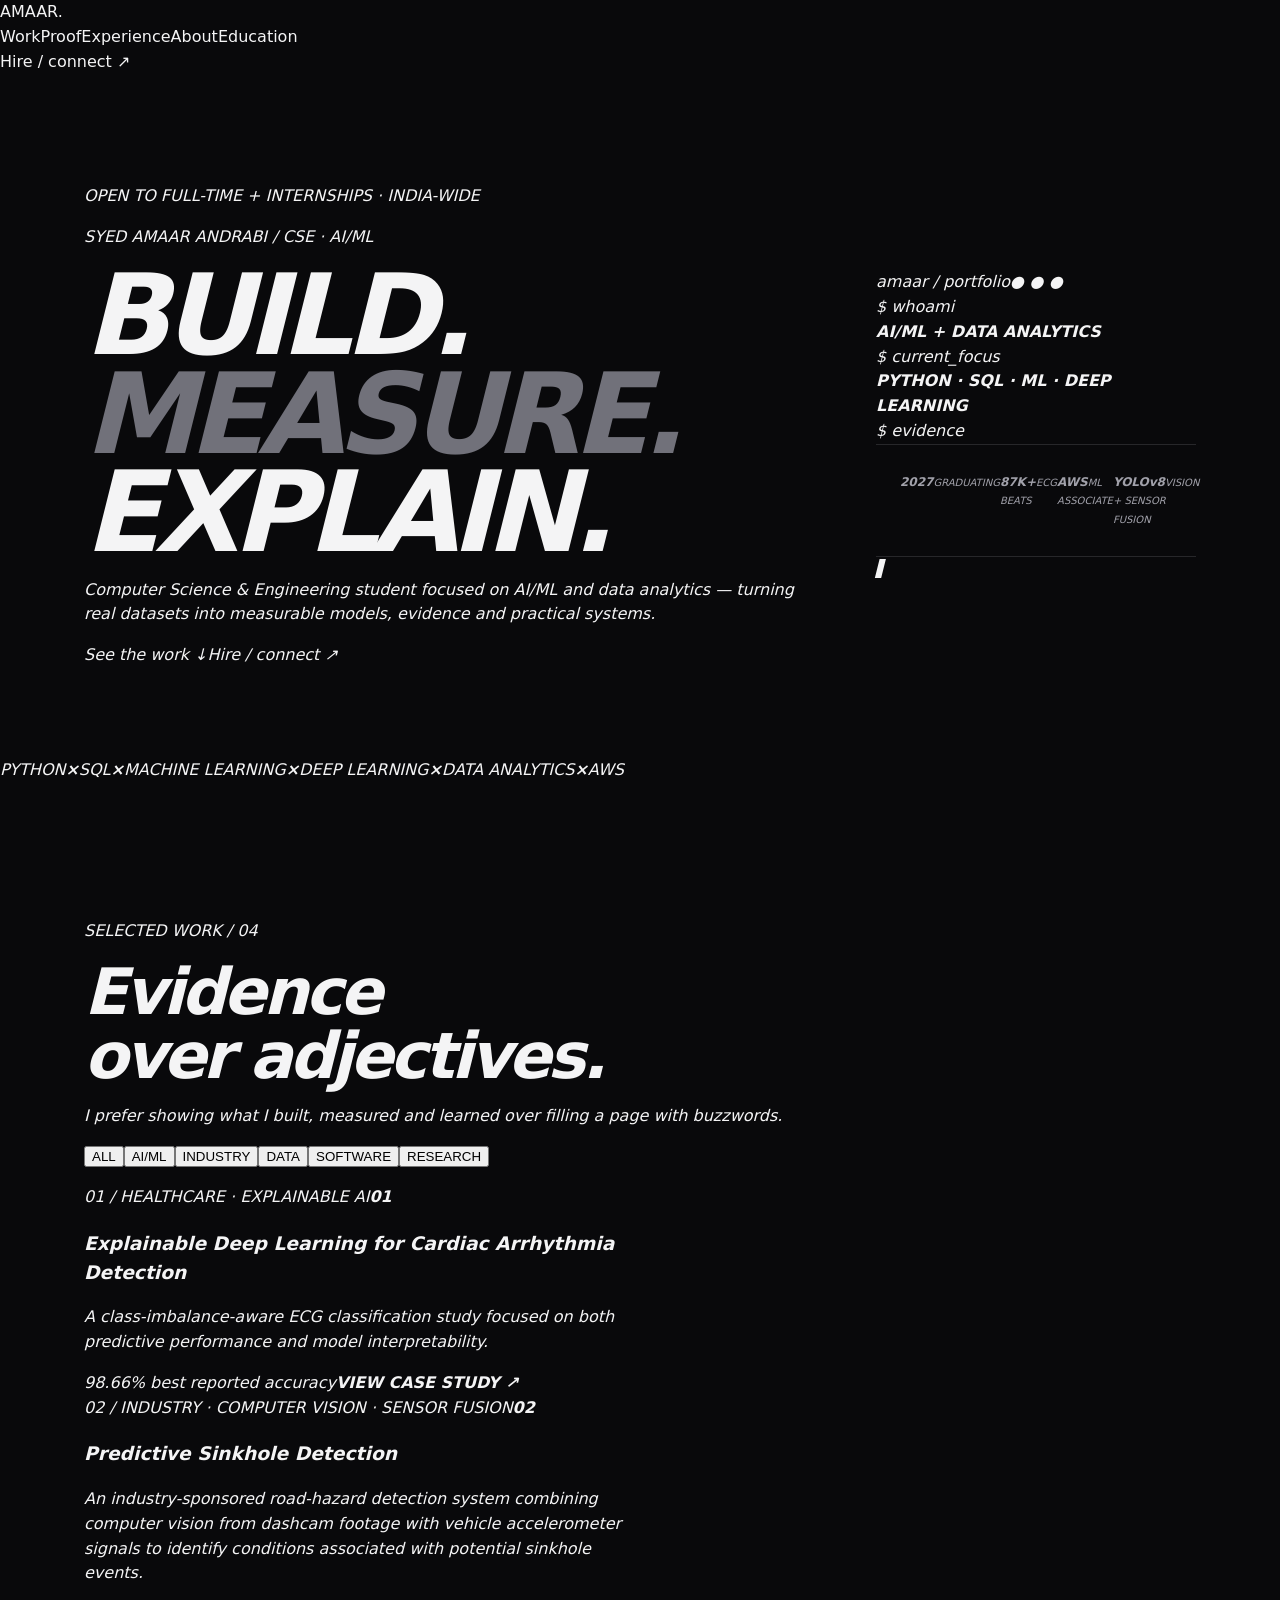
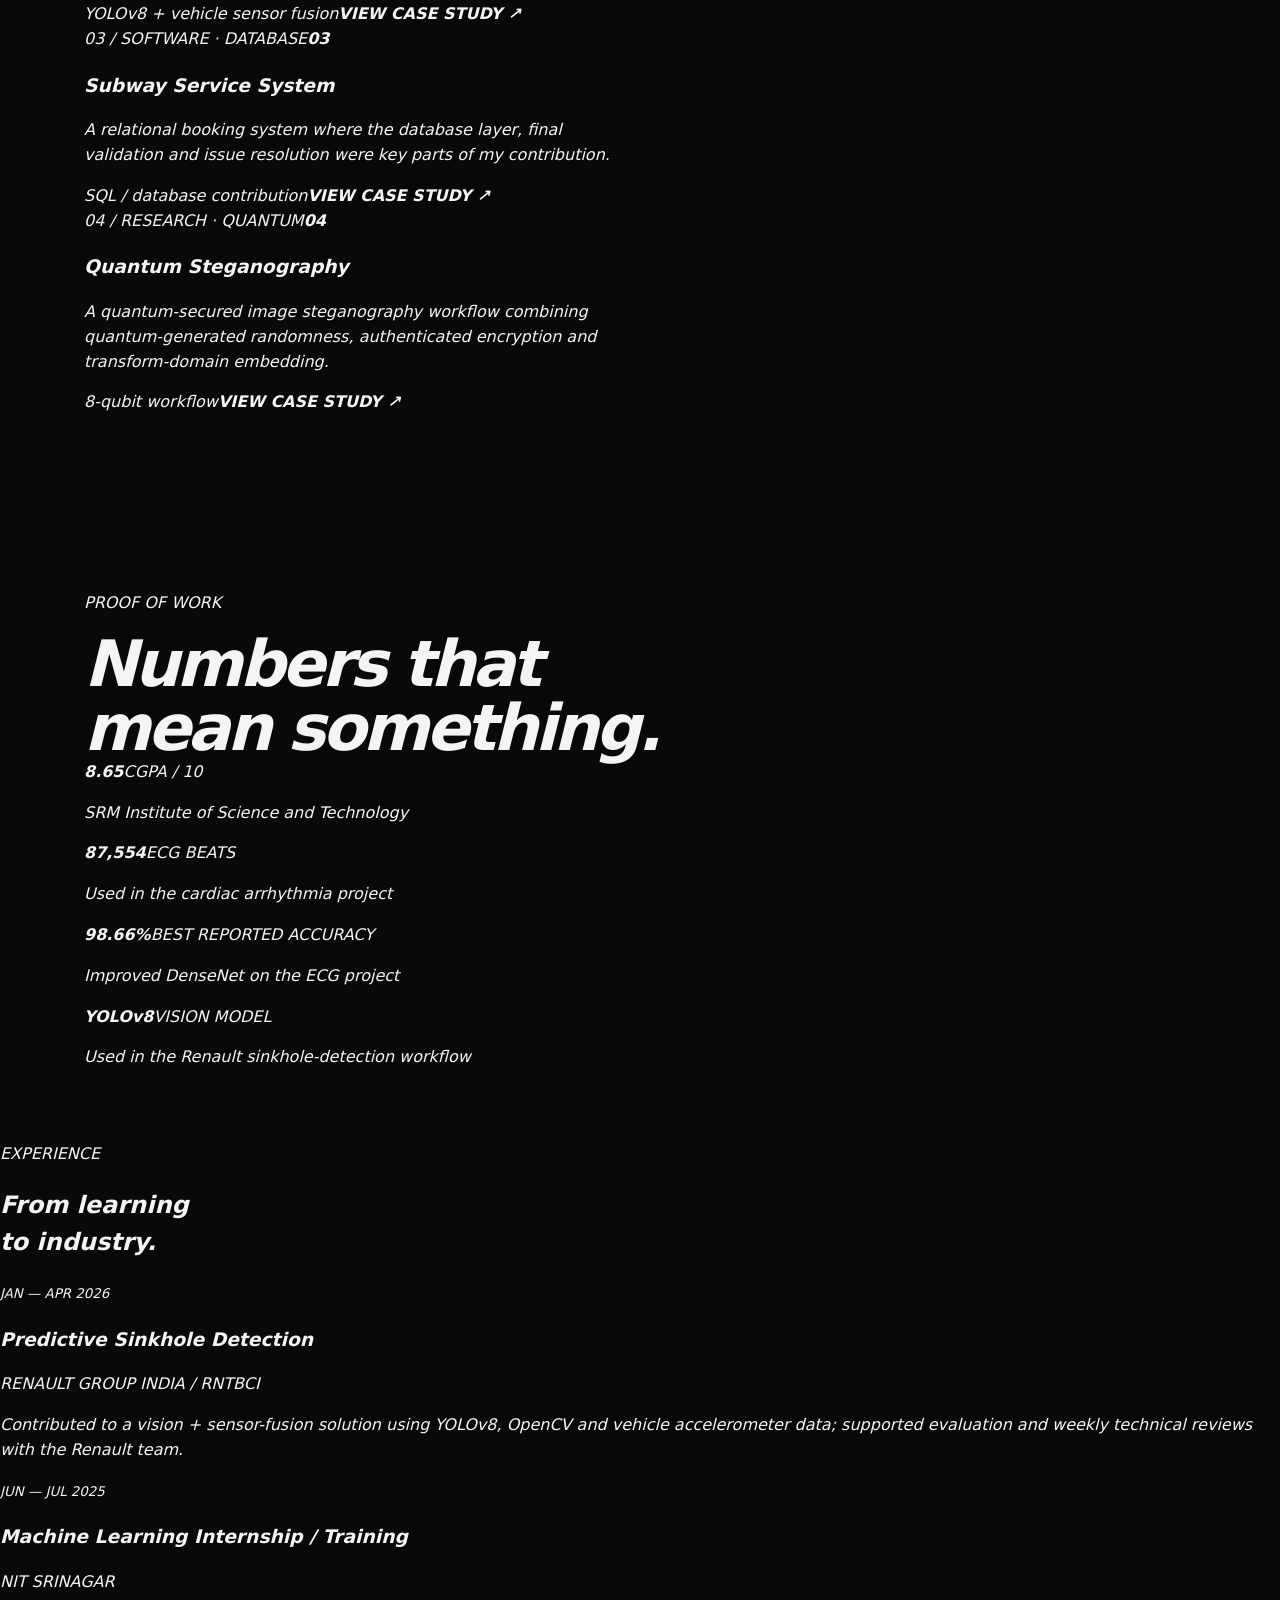
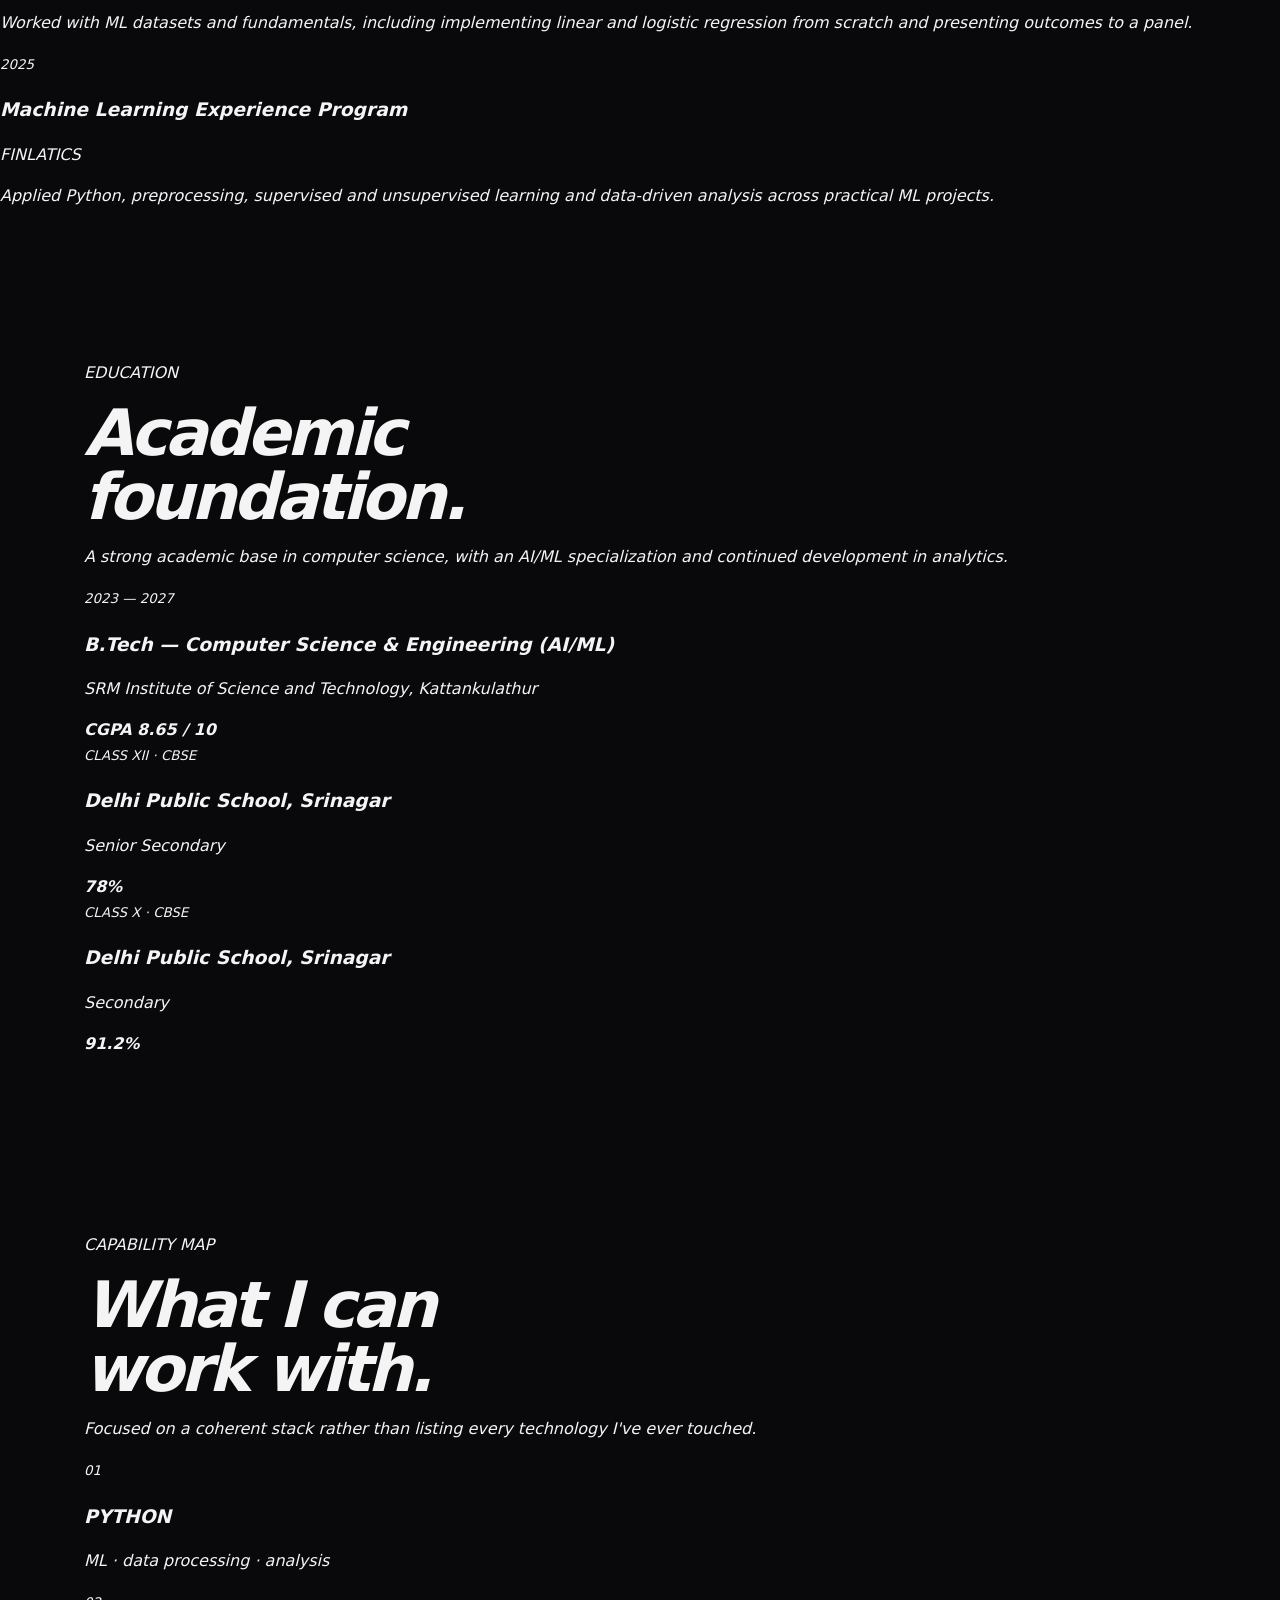
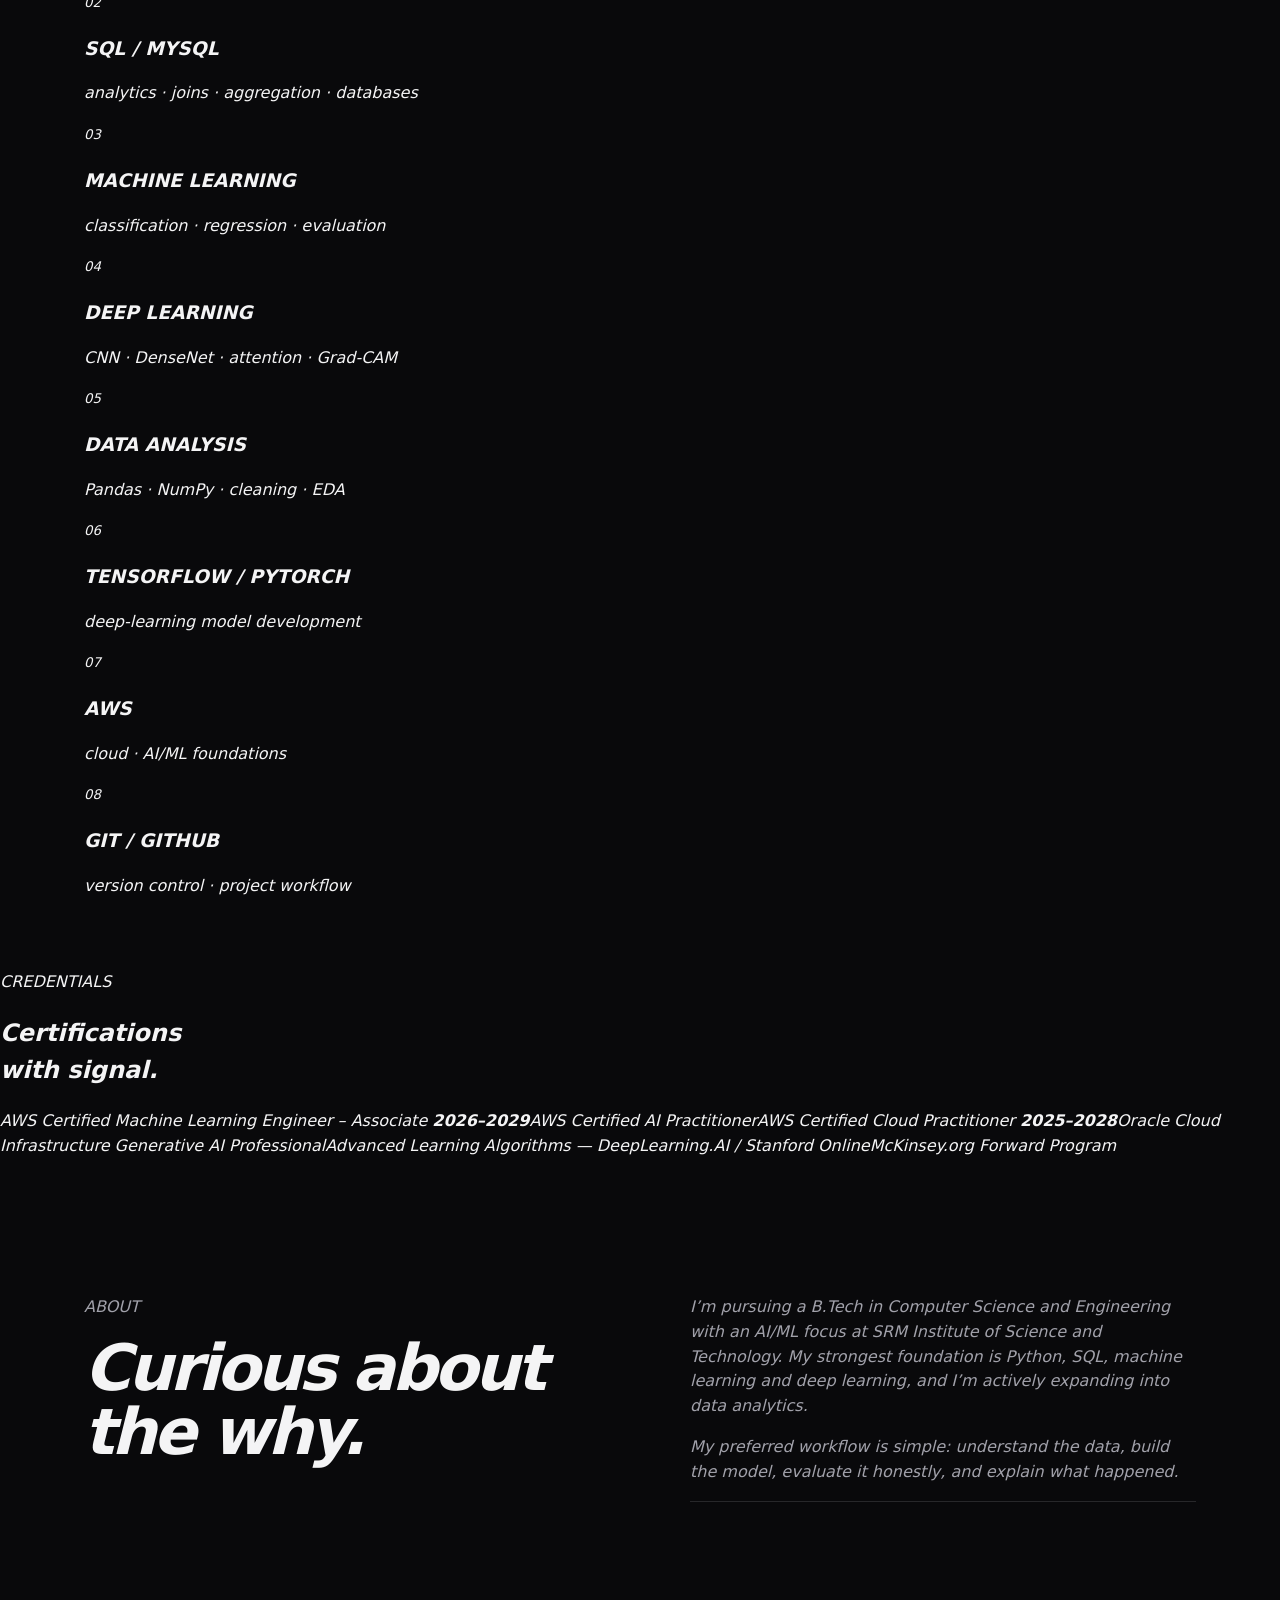
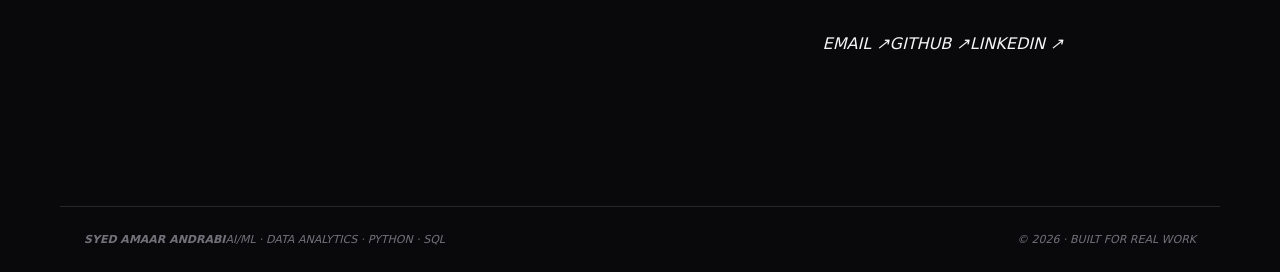
==== index.html @ 2edf6e2e "Upgrade portfolio homepage to final AI/ML version" ====
<!doctype html><html lang="en"><head><meta charset="utf-8"><meta name="viewport" content="width=device-width,initial-scale=1"><title>Syed Amaar Andrabi — AI/ML · Data Analytics</title><meta name="description" content="Syed Amaar Andrabi portfolio: applied machine learning, deep learning, data analytics and industry projects."><link rel="stylesheet" href="styles.css"></head><body><nav class="nav"><a class="logo" href="#top">AMAAR<span>.</span></a><div class="navlinks"><a href="#work">Work</a><a href="#proof">Proof</a><a href="#experience">Experience</a><a href="#about">About</a><a href="#education">Education</a></div><a class="pill" href="mailto:asyedamaar@gmail.com">Hire / connect ↗</a></nav><section class="hero" id="top"><div class="hero-left"><div class="status"><i/> OPEN TO FULL-TIME + INTERNSHIPS · INDIA-WIDE</div><p class="overline">SYED AMAAR ANDRABI / CSE · AI/ML</p><h1>BUILD.<br/><span>MEASURE.</span><br/>EXPLAIN.</h1><p class="hero-copy">Computer Science & Engineering student focused on AI/ML and data analytics — turning real datasets into measurable models, evidence and practical systems.</p><div class="hero-buttons"><a class="blackbtn" href="#work">See the work ↓</a><a class="linebtn" href="mailto:asyedamaar@gmail.com">Hire / connect ↗</a></div></div><div class="hero-right"><div class="terminal"><div class="termbar"><span>amaar / portfolio</span><b>● ● ●</b></div><div class="termline"><em>$</em> whoami</div><strong>AI/ML + DATA ANALYTICS</strong><div class="termline"><em>$</em> current_focus</div><strong>PYTHON · SQL · ML · DEEP LEARNING</strong><div class="termline"><em>$</em> evidence</div><div class="metrics"><span><b>2027</b><small>GRADUATING</small></span><span><b>87K+</b><small>ECG BEATS</small></span><span><b>AWS</b><small>ML ASSOCIATE</small></span><span><b>YOLOv8</b><small>VISION + SENSOR FUSION</small></span></div><div class="cursor">▌</div></div></div></section><section class="marquee"><span>PYTHON</span><b>×</b><span>SQL</span><b>×</b><span>MACHINE LEARNING</span><b>×</b><span>DEEP LEARNING</span><b>×</b><span>DATA ANALYTICS</span><b>×</b><span>AWS</span></section><section class="work section" id="work"><div class="section-title"><div><p>SELECTED WORK / 04</p><h2>Evidence<br/><i>over adjectives.</i></h2></div><p class="section-intro">I prefer showing what I built, measured and learned over filling a page with buzzwords.</p></div><div class="filterbar"><button class="on" data-filter="ALL">ALL</button><button data-filter="AI/ML">AI/ML</button><button data-filter="INDUSTRY">INDUSTRY</button><button data-filter="DATA">DATA</button><button data-filter="SOFTWARE">SOFTWARE</button><button data-filter="RESEARCH">RESEARCH</button></div><div class="project-grid"><a class="project-card" data-filter="AI/ML" href="projects/cardiac-arrhythmia.html"><div class="cardtop"><span>01 / HEALTHCARE · EXPLAINABLE AI</span><b>01</b></div><div><h3>Explainable Deep Learning for Cardiac Arrhythmia Detection</h3><p>A class-imbalance-aware ECG classification study focused on both predictive performance and model interpretability.</p></div><div class="cardbottom"><span>98.66% best reported accuracy</span><b>VIEW CASE STUDY ↗</b></div></a><a class="project-card" data-filter="INDUSTRY" href="projects/sinkhole-detection.html"><div class="cardtop"><span>02 / INDUSTRY · COMPUTER VISION · SENSOR FUSION</span><b>02</b></div><div><h3>Predictive Sinkhole Detection</h3><p>An industry-sponsored road-hazard detection system combining computer vision from dashcam footage with vehicle accelerometer signals to identify conditions associated with potential sinkhole events.</p></div><div class="cardbottom"><span>YOLOv8 + vehicle sensor fusion</span><b>VIEW CASE STUDY ↗</b></div></a><a class="project-card" data-filter="SOFTWARE" href="projects/subway-service.html"><div class="cardtop"><span>03 / SOFTWARE · DATABASE</span><b>03</b></div><div><h3>Subway Service System</h3><p>A relational booking system where the database layer, final validation and issue resolution were key parts of my contribution.</p></div><div class="cardbottom"><span>SQL / database contribution</span><b>VIEW CASE STUDY ↗</b></div></a><a class="project-card" data-filter="RESEARCH" href="projects/quantum-steganography.html"><div class="cardtop"><span>04 / RESEARCH · QUANTUM</span><b>04</b></div><div><h3>Quantum Steganography</h3><p>A quantum-secured image steganography workflow combining quantum-generated randomness, authenticated encryption and transform-domain embedding.</p></div><div class="cardbottom"><span>8-qubit workflow</span><b>VIEW CASE STUDY ↗</b></div></a></div></section><section class="proof section" id="proof"><div class="section-title"><div><p>PROOF OF WORK</p><h2>Numbers that<br/><i>mean something.</i></h2></div></div><div class="proofgrid"><div><strong>8.65</strong><span>CGPA / 10</span><p>SRM Institute of Science and Technology</p></div><div><strong>87,554</strong><span>ECG BEATS</span><p>Used in the cardiac arrhythmia project</p></div><div><strong>98.66%</strong><span>BEST REPORTED ACCURACY</span><p>Improved DenseNet on the ECG project</p></div><div><strong>YOLOv8</strong><span>VISION MODEL</span><p>Used in the Renault sinkhole-detection workflow</p></div></div></section><section class="experience" id="experience"><div class="section-inner"><div class="section-title light"><div><p>EXPERIENCE</p><h2>From learning<br/>to <i>industry.</i></h2></div></div><div class="exp-list"><article><small>JAN — APR 2026</small><div><h3>Predictive Sinkhole Detection</h3><label>RENAULT GROUP INDIA / RNTBCI</label><p>Contributed to a vision + sensor-fusion solution using YOLOv8, OpenCV and vehicle accelerometer data; supported evaluation and weekly technical reviews with the Renault team.</p></div></article><article><small>JUN — JUL 2025</small><div><h3>Machine Learning Internship / Training</h3><label>NIT SRINAGAR</label><p>Worked with ML datasets and fundamentals, including implementing linear and logistic regression from scratch and presenting outcomes to a panel.</p></div></article><article><small>2025</small><div><h3>Machine Learning Experience Program</h3><label>FINLATICS</label><p>Applied Python, preprocessing, supervised and unsupervised learning and data-driven analysis across practical ML projects.</p></div></article></div></div></section><section class="education section" id="education"><div class="section-title"><div><p>EDUCATION</p><h2>Academic<br/><i>foundation.</i></h2></div><p class="section-intro">A strong academic base in computer science, with an AI/ML specialization and continued development in analytics.</p></div><div class="education-grid"><article><small>2023 — 2027</small><h3>B.Tech — Computer Science & Engineering (AI/ML)</h3><p>SRM Institute of Science and Technology, Kattankulathur</p><strong>CGPA 8.65 / 10</strong></article><article><small>CLASS XII · CBSE</small><h3>Delhi Public School, Srinagar</h3><p>Senior Secondary</p><strong>78%</strong></article><article><small>CLASS X · CBSE</small><h3>Delhi Public School, Srinagar</h3><p>Secondary</p><strong>91.2%</strong></article></div></section><section class="skills section"><div class="section-title"><div><p>CAPABILITY MAP</p><h2>What I can<br/><i>work with.</i></h2></div><p class="section-intro">Focused on a coherent stack rather than listing every technology I've ever touched.</p></div><div class="skilltable"><div><small>01</small><h3>PYTHON</h3><p>ML · data processing · analysis</p></div><div><small>02</small><h3>SQL / MYSQL</h3><p>analytics · joins · aggregation · databases</p></div><div><small>03</small><h3>MACHINE LEARNING</h3><p>classification · regression · evaluation</p></div><div><small>04</small><h3>DEEP LEARNING</h3><p>CNN · DenseNet · attention · Grad-CAM</p></div><div><small>05</small><h3>DATA ANALYSIS</h3><p>Pandas · NumPy · cleaning · EDA</p></div><div><small>06</small><h3>TENSORFLOW / PYTORCH</h3><p>deep-learning model development</p></div><div><small>07</small><h3>AWS</h3><p>cloud · AI/ML foundations</p></div><div><small>08</small><h3>GIT / GITHUB</h3><p>version control · project workflow</p></div></div></section><section class="credentials"><div><p>CREDENTIALS</p><h2>Certifications<br/>with <i>signal.</i></h2></div><div class="credlist"><span>AWS Certified Machine Learning Engineer – Associate <b>2026–2029</b></span><span>AWS Certified AI Practitioner</span><span>AWS Certified Cloud Practitioner <b>2025–2028</b></span><span>Oracle Cloud Infrastructure Generative AI Professional</span><span>Advanced Learning Algorithms — DeepLearning.AI / Stanford Online</span><span>McKinsey.org Forward Program</span></div></section><section class="about section" id="about"><div><p>ABOUT</p><h2>Curious about the <i>why.</i></h2></div><div class="aboutcopy"><p>I’m pursuing a B.Tech in Computer Science and Engineering with an AI/ML focus at SRM Institute of Science and Technology. My strongest foundation is Python, SQL, machine learning and deep learning, and I’m actively expanding into data analytics.</p><p>My preferred workflow is simple: understand the data, build the model, evaluate it honestly, and explain what happened.</p><div class="contact"><a href="mailto:asyedamaar@gmail.com">EMAIL ↗</a><a href="https://github.com/asyedamaar-ops" target="_blank">GITHUB ↗</a><a href="https://www.linkedin.com/in/syed-amaar-andrabi-9a1bb8259/" target="_blank">LINKEDIN ↗</a></div></div></section><footer><div><b>SYED AMAAR ANDRABI</b><span>AI/ML · DATA ANALYTICS · PYTHON · SQL</span></div><div>© 2026 · BUILT FOR REAL WORK</div></footer><script src="script.js"></script></body></html>
---- styles.css ----
:root{--bg:#09090b;--panel:#111114;--text:#f4f4f5;--muted:#a1a1aa;--line:#27272a;--accent:#a78bfa;--max:1160px}*{box-sizing:border-box}html{scroll-behavior:smooth}body{margin:0;background:var(--bg);color:var(--text);font-family:Inter,ui-sans-serif,system-ui,-apple-system,BlinkMacSystemFont,"Segoe UI",sans-serif;line-height:1.55}a{color:inherit;text-decoration:none}.site-header{height:72px;max-width:var(--max);margin:auto;padding:0 24px;display:flex;align-items:center;justify-content:space-between;border-bottom:1px solid var(--line)}.brand{font-weight:800;letter-spacing:.08em}.site-header nav{display:flex;gap:24px;font-size:14px;color:var(--muted)}.site-header nav a:hover,.text-link:hover{color:var(--text)}main{overflow:hidden}.hero,.section,.metrics,.ticker,.contact{max-width:var(--max);margin:auto;padding-left:24px;padding-right:24px}.hero{min-height:620px;padding-top:110px;padding-bottom:90px;display:grid;grid-template-columns:1fr 320px;gap:80px;align-items:center}.eyebrow{margin:0 0 16px;color:var(--accent);font-size:12px;font-weight:800;letter-spacing:.16em}.hero h1{font-size:clamp(64px,9vw,112px);line-height:.88;letter-spacing:-.065em;margin:0}.hero h1 span{color:#71717a}.lede{max-width:660px;margin:34px 0;font-size:20px;color:var(--muted)}.actions{display:flex;gap:12px;flex-wrap:wrap}.button{display:inline-flex;padding:12px 18px;border:1px solid var(--text);border-radius:999px;font-size:14px;font-weight:700}.button.ghost{border-color:var(--line);color:var(--muted)}.button:hover{transform:translateY(-1px)}.hero-card{border:1px solid var(--line);background:linear-gradient(145deg,#15151a,#0c0c0f);padding:28px;display:flex;flex-direction:column;min-height:220px;justify-content:space-between}.hero-card span,.hero-card small{color:var(--muted);font-size:12px}.hero-card strong{font-size:82px;line-height:1;letter-spacing:-.06em}.metrics{border-top:1px solid var(--line);border-bottom:1px solid var(--line);display:grid;grid-template-columns:repeat(4,1fr);padding-top:28px;padding-bottom:28px}.metrics div{padding:0 22px;border-left:1px solid var(--line)}.metrics div:first-child{padding-left:0;border-left:0}.metrics strong{display:block;font-size:25px;letter-spacing:-.03em}.metrics span{color:var(--muted);font-size:12px}.ticker{max-width:none;padding:18px 24px;display:flex;justify-content:center;gap:30px;flex-wrap:wrap;color:#71717a;font-size:10px;font-weight:800;letter-spacing:.14em}.section{padding-top:120px;padding-bottom:40px}.section-head{margin-bottom:48px;max-width:760px}.section h2{font-size:clamp(38px,5vw,64px);line-height:1;letter-spacing:-.055em;margin:0}.project{border:1px solid var(--line);background:var(--panel);padding:30px}.featured{display:grid;grid-template-columns:1.15fr .85fr;padding:0;overflow:hidden}.featured .project-copy{padding:42px}.project-top{display:flex;justify-content:space-between;color:#71717a;font-size:10px;font-weight:800;letter-spacing:.13em}.project h3{font-size:30px;line-height:1.05;letter-spacing:-.035em;margin:28px 0 14px}.project p{color:var(--muted);font-size:15px}.result-row{display:flex;gap:28px;margin:30px 0}.result-row strong{display:block;font-size:25px}.result-row span{display:block;color:#71717a;font-size:10px;text-transform:uppercase;letter-spacing:.08em}.text-link{display:inline-block;margin-top:6px;font-size:13px;font-weight:750}.visual{min-height:100%;display:flex;align-items:center;justify-content:center;position:relative;color:var(--accent);background:#0d0d10;overflow:hidden}.ecg .grid{position:absolute;inset:0;background-image:linear-gradient(#25252b 1px,transparent 1px),linear-gradient(90deg,#25252b 1px,transparent 1px);background-size:30px 30px;opacity:.45}.ecg svg{width:90%;z-index:1}.ecg>span{position:absolute;bottom:20px;left:24px;color:#71717a;font-size:9px;letter-spacing:.13em}.project-grid{display:grid;grid-template-columns:repeat(2,1fr);gap:16px;margin-top:16px}.project-grid .project h3{font-size:25px}.mini-result{margin-top:26px;padding-top:18px;border-top:1px solid var(--line)}.mini-result strong{font-size:28px;margin-right:10px}.mini-result span{color:var(--muted);font-size:12px}.tags{display:flex;gap:8px;flex-wrap:wrap;margin-top:24px}.tags span{border:1px solid var(--line);border-radius:999px;padding:5px 9px;color:#a1a1aa;font-size:10px}.split{display:grid;grid-template-columns:.7fr 1.3fr;gap:80px}.timeline{border-top:1px solid var(--line)}.timeline article{padding:28px 0;border-bottom:1px solid var(--line);display:grid;grid-template-columns:150px 1fr;column-gap:30px}.timeline time{grid-row:span 3;color:var(--accent);font-size:10px;font-weight:800;letter-spacing:.12em}.timeline h3{margin:0;font-size:21px}.timeline p{margin:4px 0;color:#d4d4d8;font-size:13px}.timeline span{color:var(--muted);font-size:13px}.skills-grid{display:grid;grid-template-columns:repeat(2,1fr);border-top:1px solid var(--line)}.skills-grid div{padding:25px 0;border-bottom:1px solid var(--line)}.skills-grid div:nth-child(odd){padding-right:35px}.skills-grid div:nth-child(even){padding-left:35px;border-left:1px solid var(--line)}.skills-grid h3{margin:0 0 8px;font-size:15px}.skills-grid p{margin:0;color:var(--muted);font-size:13px}.credential-list{display:grid;grid-template-columns:repeat(2,1fr);gap:1px;background:var(--line);border:1px solid var(--line)}.credential-list span{background:var(--panel);padding:18px;font-size:13px}.about{display:grid;grid-template-columns:1fr 1fr;gap:100px}.about p{color:var(--muted);font-size:16px}.contact{padding-top:130px;padding-bottom:110px;text-align:center;border-top:1px solid var(--line)}.contact h2{font-size:clamp(42px,6vw,78px);line-height:.95;letter-spacing:-.06em;margin:0 auto 20px}.contact>p:not(.eyebrow){color:var(--muted)}.contact .actions{justify-content:center;margin-top:28px}footer{border-top:1px solid var(--line);padding:24px;display:flex;justify-content:space-between;max-width:var(--max);margin:auto;color:#71717a;font-size:11px}footer a:hover{color:var(--text)}@media(max-width:800px){.site-header nav{display:none}.hero{grid-template-columns:1fr;padding-top:80px}.hero-card{max-width:320px}.metrics{grid-template-columns:repeat(2,1fr);gap:24px}.metrics div:nth-child(3){padding-left:0;border-left:0}.featured{grid-template-columns:1fr}.visual{min-height:250px}.project-grid,.split,.about,.skills-grid,.credential-list{grid-template-columns:1fr}.skills-grid div:nth-child(even){padding-left:0;border-left:0}.skills-grid div:nth-child(odd){padding-right:0}.timeline article{grid-template-columns:1fr;gap:6px}.timeline time{grid-row:auto}.section{padding-top:90px}.ticker{justify-content:flex-start}.result-row{gap:18px}.featured .project-copy{padding:30px}}@media(max-width:500px){.hero h1{font-size:58px}.hero{min-height:auto}.metrics{grid-template-columns:1fr}.metrics div{border-left:0;padding-left:0}.site-header{padding:0 18px}.hero,.section,.metrics,.contact{padding-left:18px;padding-right:18px}}
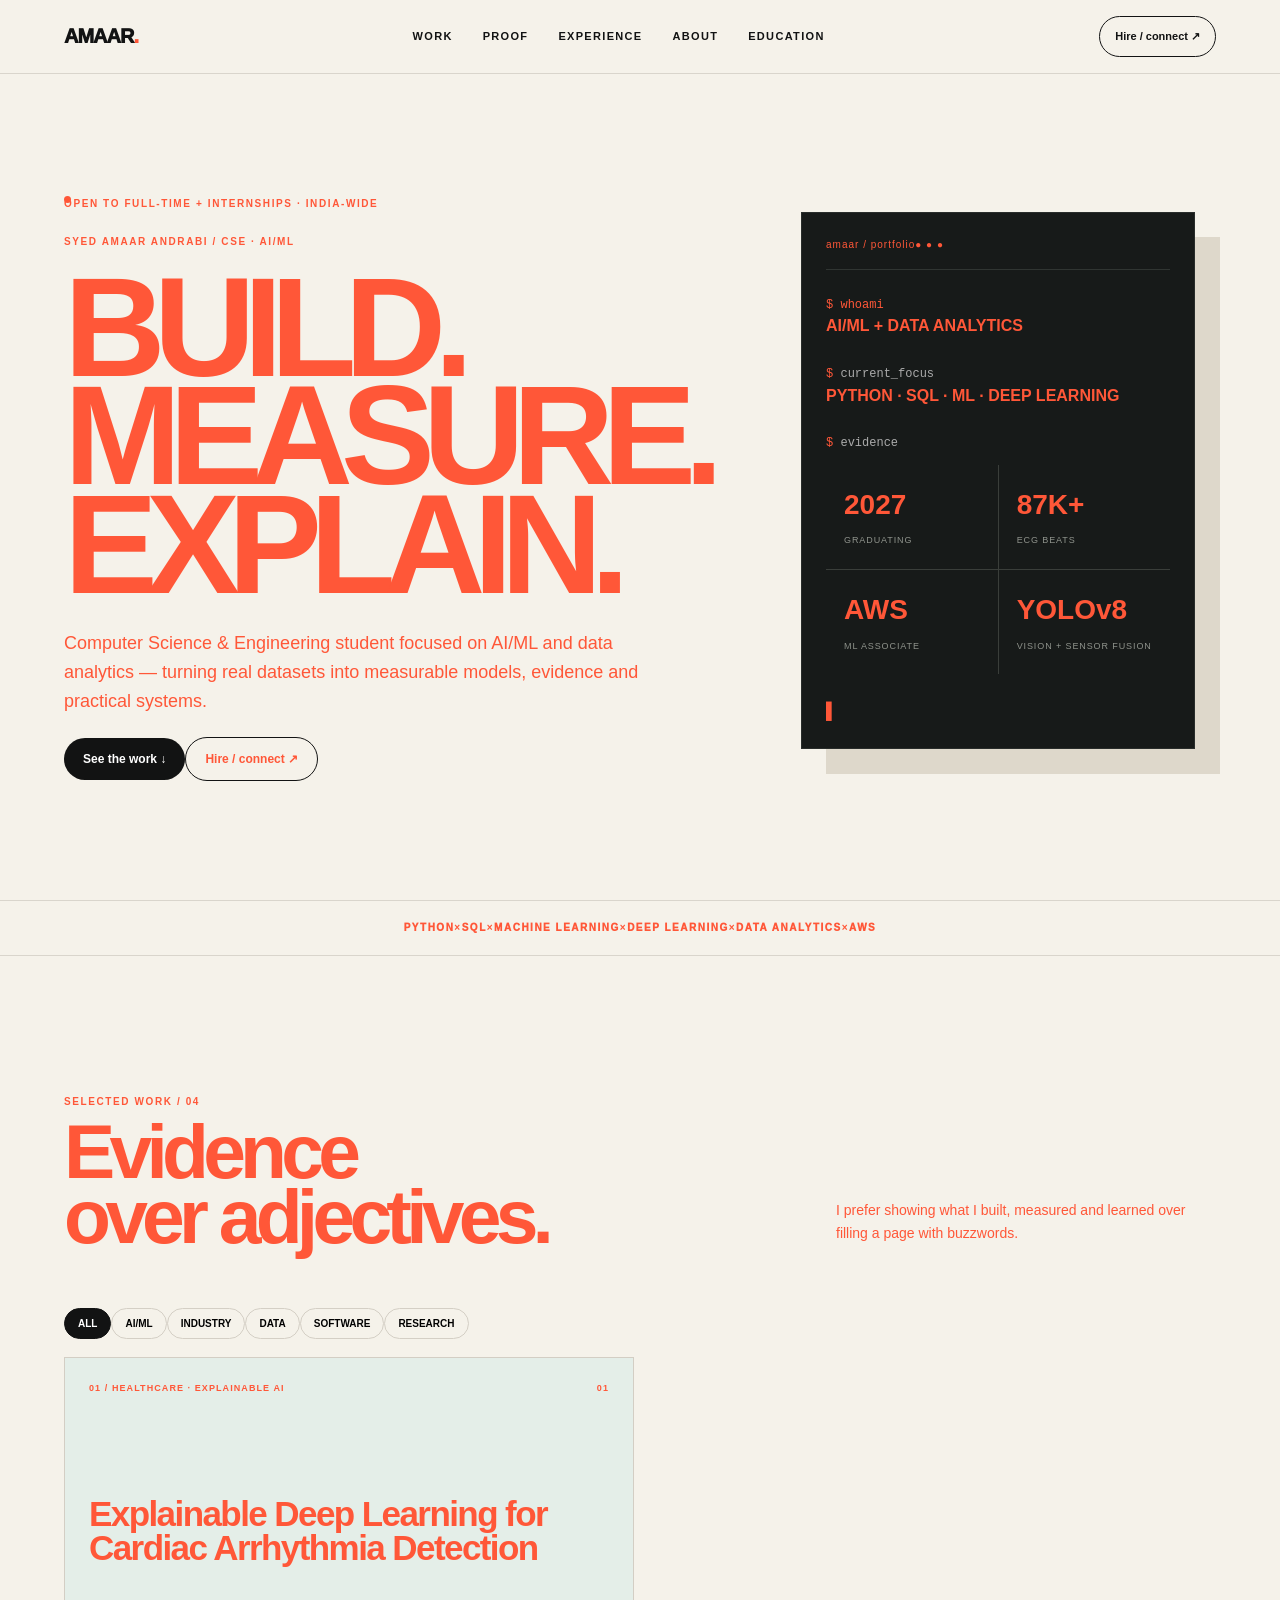
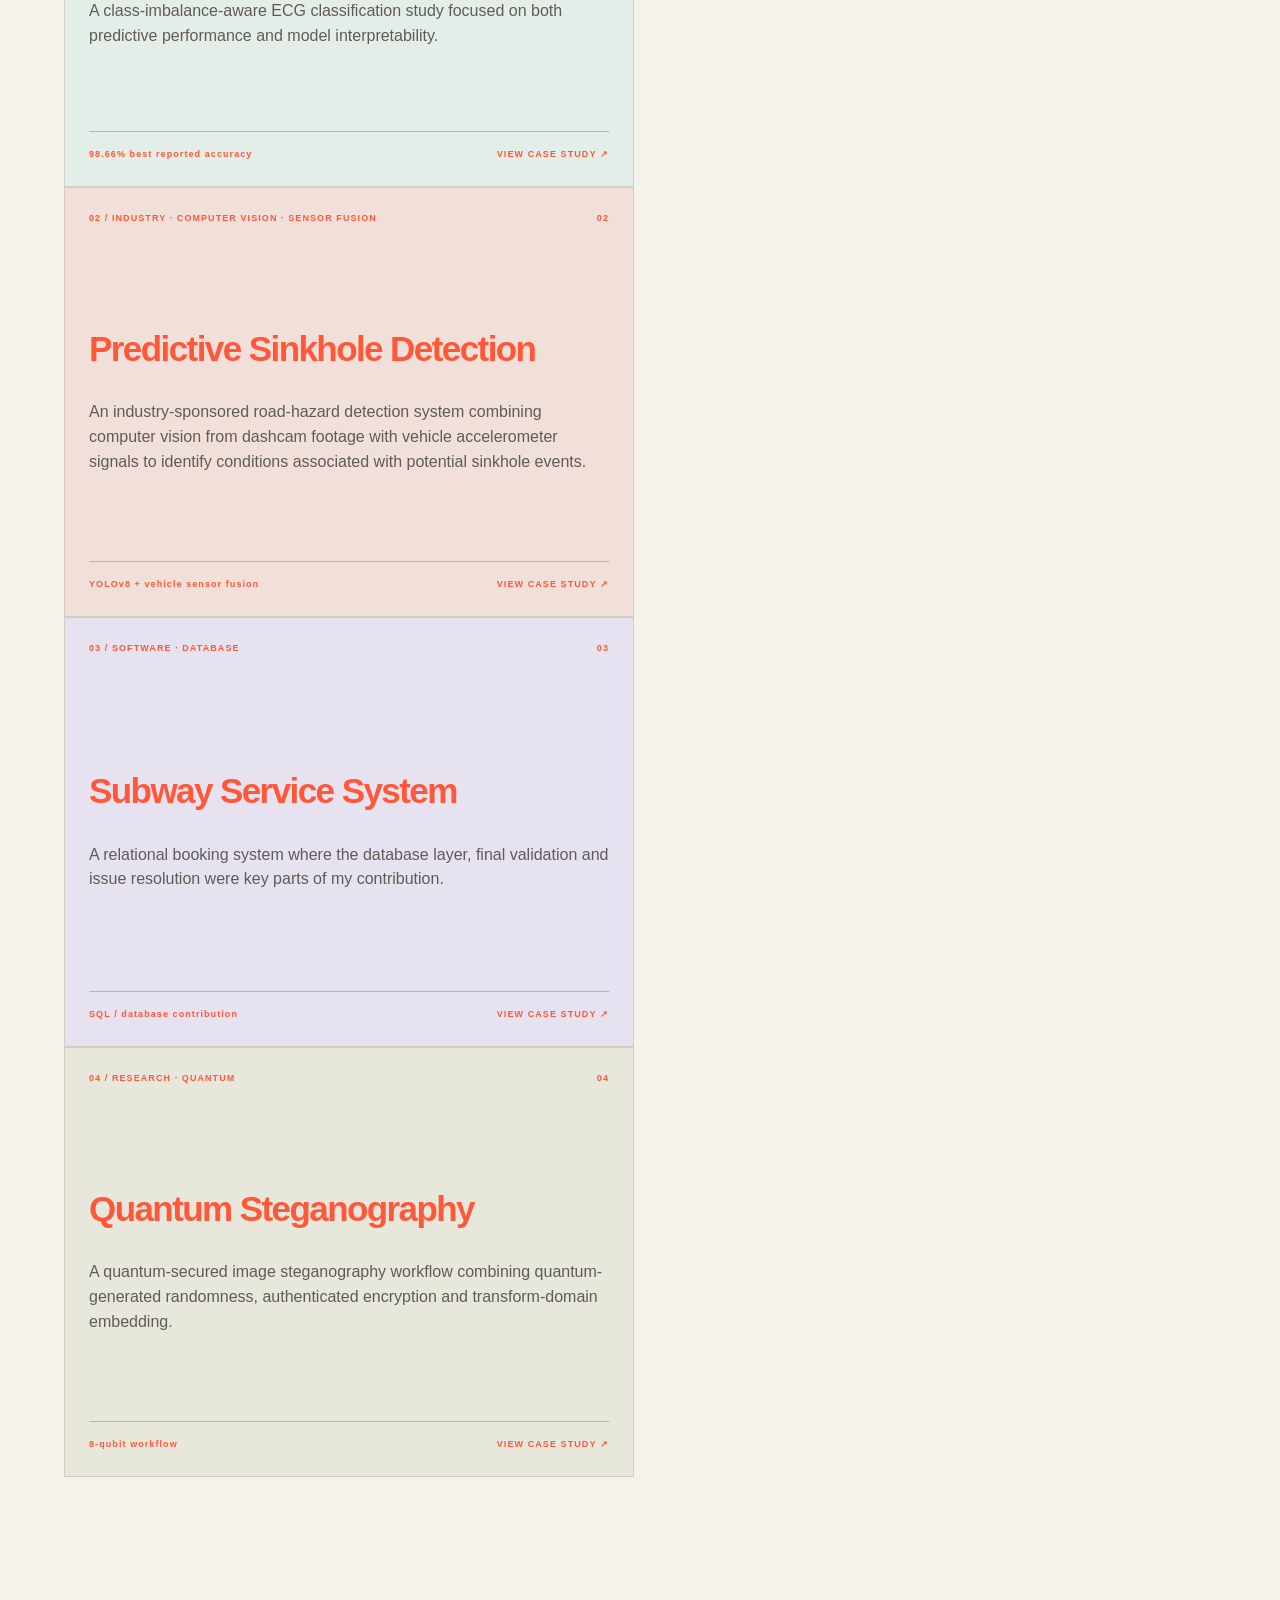
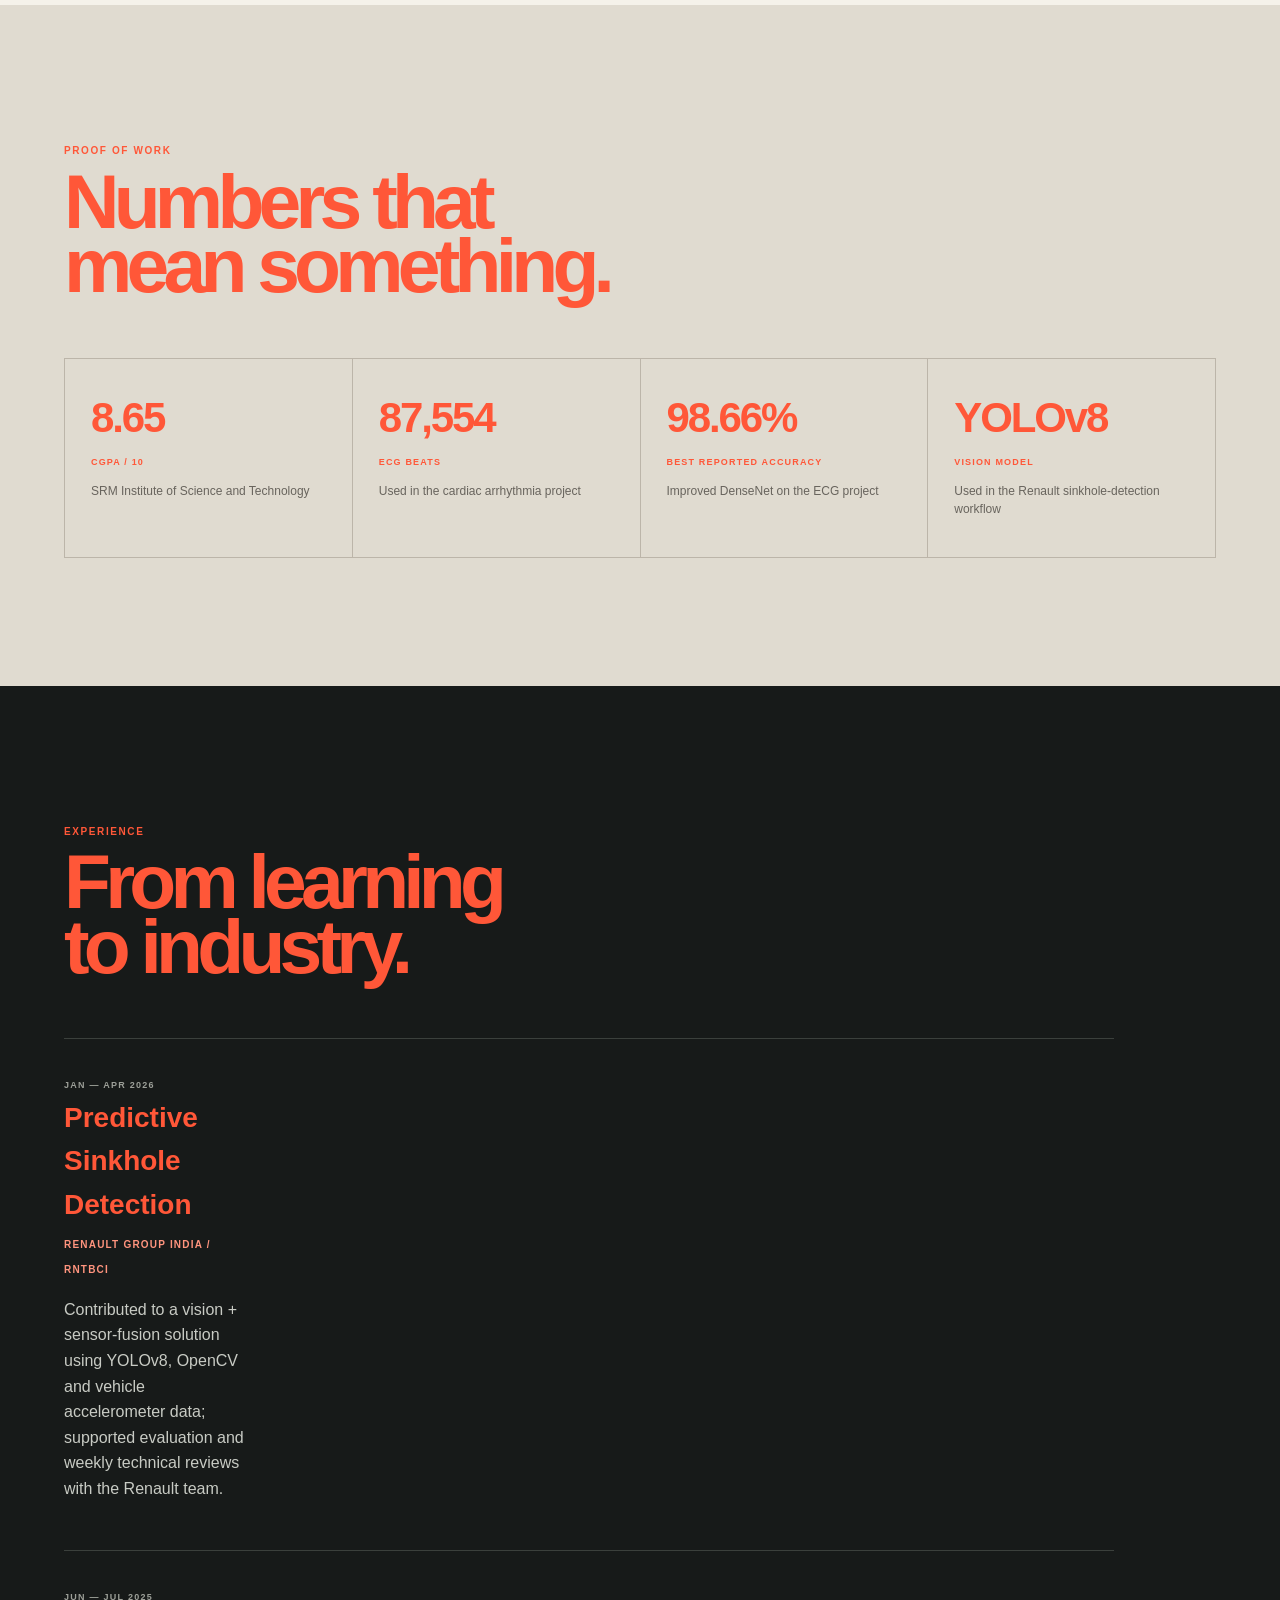
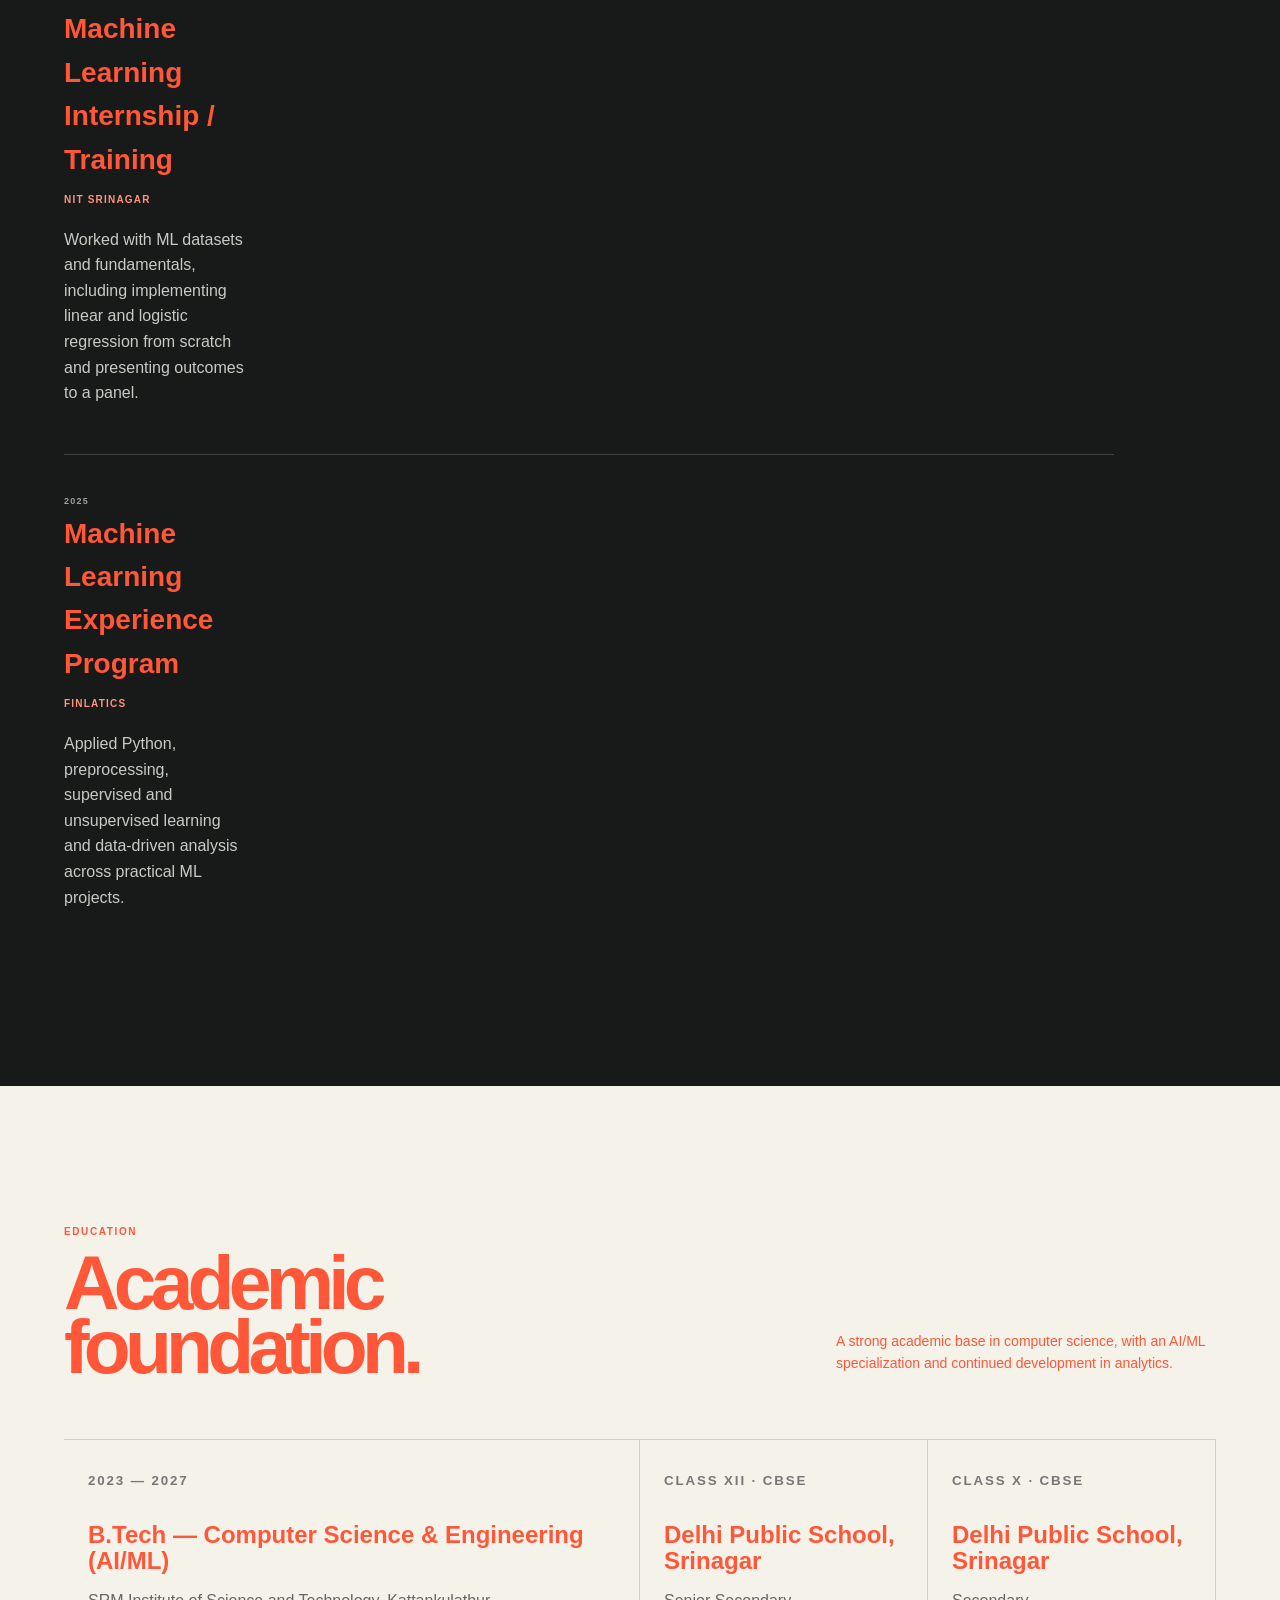
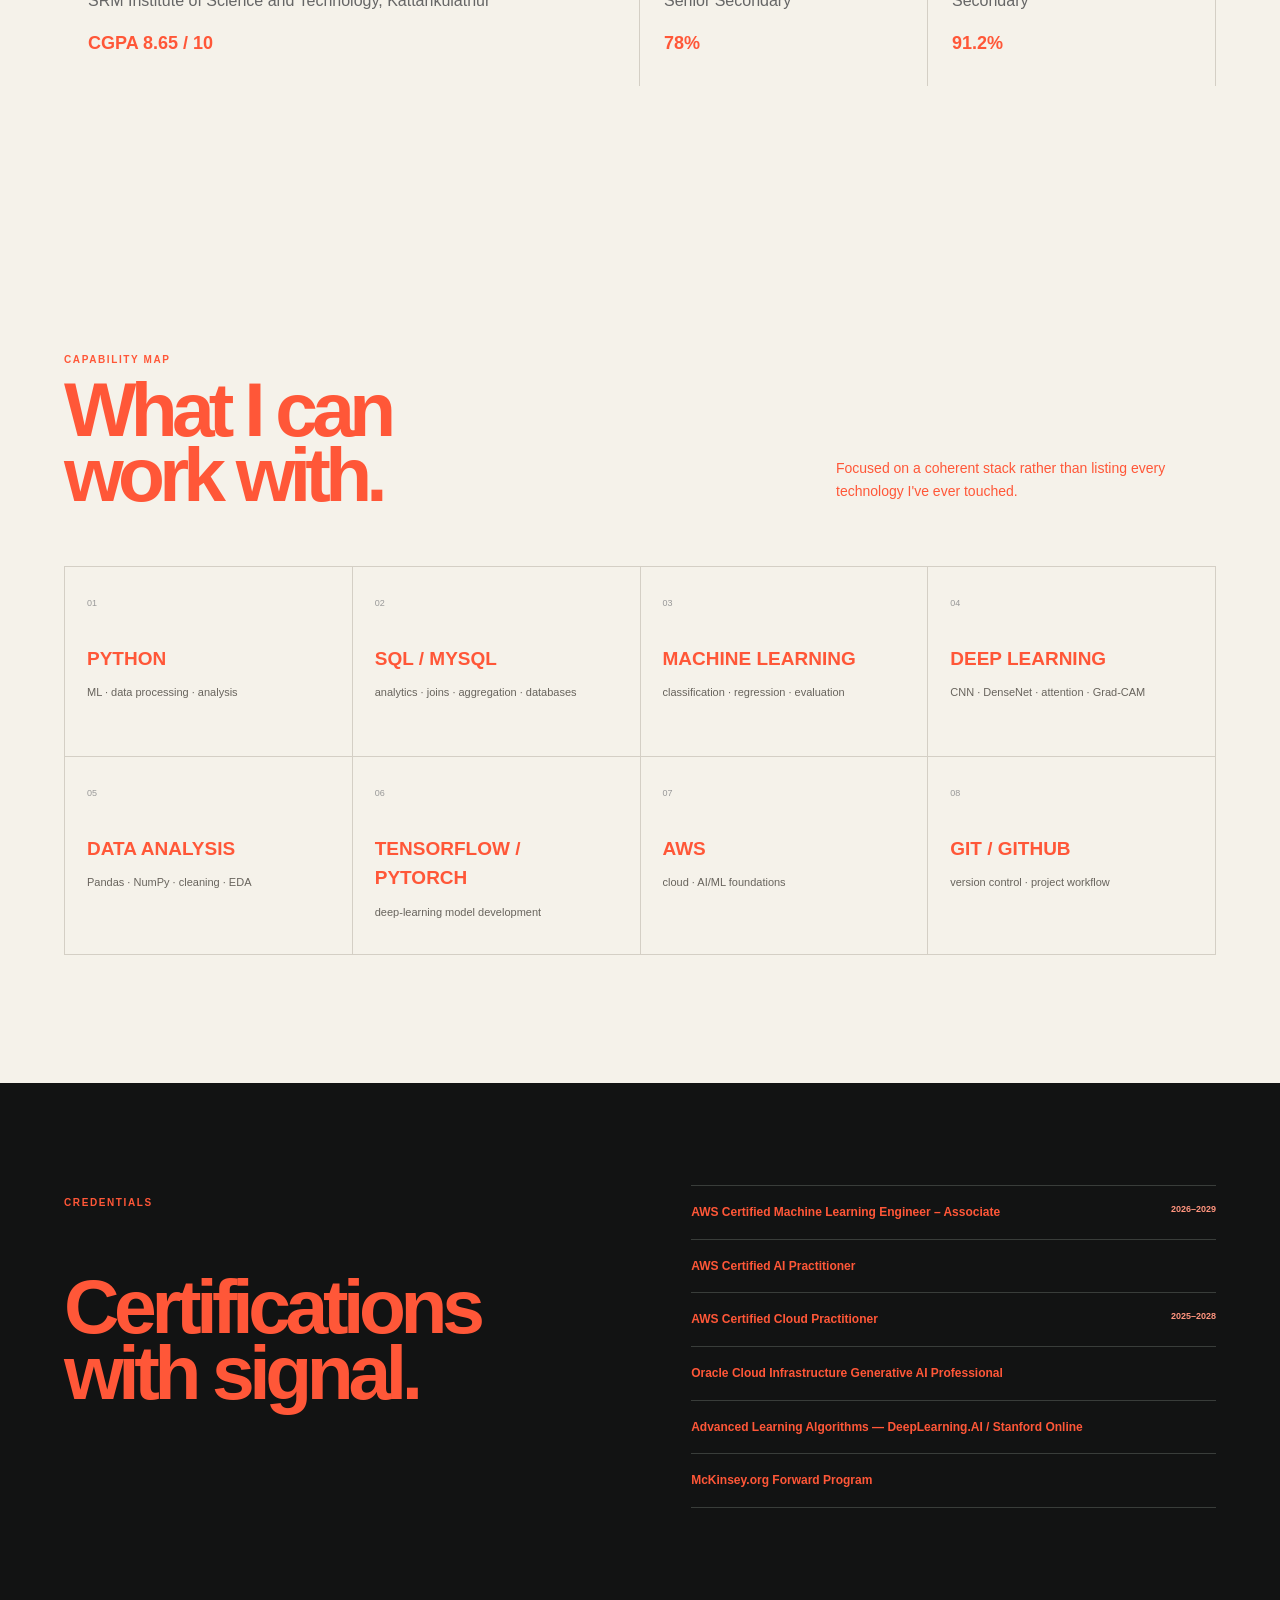
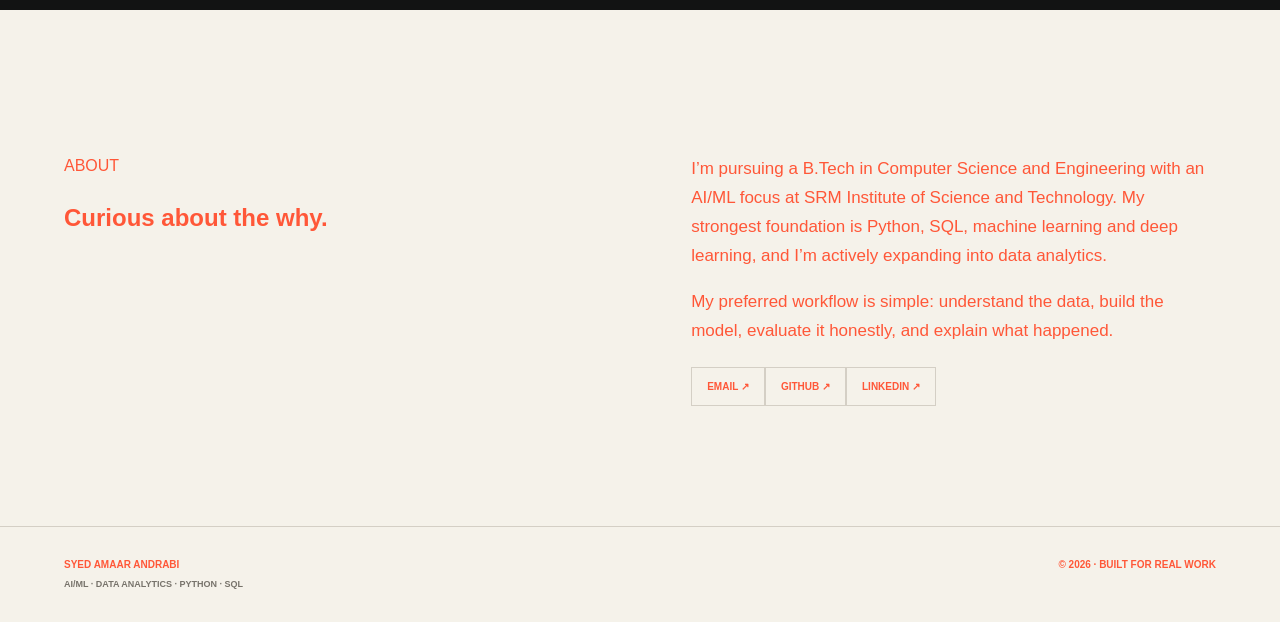
==== commit 5522b493: "Bust cached stylesheet for portfolio hero fix" ====
--- a/index.html
+++ b/index.html
@@ -1 +1 @@
-<!doctype html><html lang="en"><head><meta charset="utf-8"><meta name="viewport" content="width=device-width,initial-scale=1"><title>Syed Amaar Andrabi — AI/ML · Data Analytics</title><meta name="description" content="Syed Amaar Andrabi portfolio: applied machine learning, deep learning, data analytics and industry projects."><link rel="stylesheet" href="styles.css"></head><body><nav class="nav"><a class="logo" href="#top">AMAAR<span>.</span></a><div class="navlinks"><a href="#work">Work</a><a href="#proof">Proof</a><a href="#experience">Experience</a><a href="#about">About</a><a href="#education">Education</a></div><a class="pill" href="mailto:asyedamaar@gmail.com">Hire / connect ↗</a></nav><section class="hero" id="top"><div class="hero-left"><div class="status"><i/> OPEN TO FULL-TIME + INTERNSHIPS · INDIA-WIDE</div><p class="overline">SYED AMAAR ANDRABI / CSE · AI/ML</p><h1>BUILD.<br/><span>MEASURE.</span><br/>EXPLAIN.</h1><p class="hero-copy">Computer Science & Engineering student focused on AI/ML and data analytics — turning real datasets into measurable models, evidence and practical systems.</p><div class="hero-buttons"><a class="blackbtn" href="#work">See the work ↓</a><a class="linebtn" href="mailto:asyedamaar@gmail.com">Hire / connect ↗</a></div></div><div class="hero-right"><div class="terminal"><div class="termbar"><span>amaar / portfolio</span><b>● ● ●</b></div><div class="termline"><em>$</em> whoami</div><strong>AI/ML + DATA ANALYTICS</strong><div class="termline"><em>$</em> current_focus</div><strong>PYTHON · SQL · ML · DEEP LEARNING</strong><div class="termline"><em>$</em> evidence</div><div class="metrics"><span><b>2027</b><small>GRADUATING</small></span><span><b>87K+</b><small>ECG BEATS</small></span><span><b>AWS</b><small>ML ASSOCIATE</small></span><span><b>YOLOv8</b><small>VISION + SENSOR FUSION</small></span></div><div class="cursor">▌</div></div></div></section><section class="marquee"><span>PYTHON</span><b>×</b><span>SQL</span><b>×</b><span>MACHINE LEARNING</span><b>×</b><span>DEEP LEARNING</span><b>×</b><span>DATA ANALYTICS</span><b>×</b><span>AWS</span></section><section class="work section" id="work"><div class="section-title"><div><p>SELECTED WORK / 04</p><h2>Evidence<br/><i>over adjectives.</i></h2></div><p class="section-intro">I prefer showing what I built, measured and learned over filling a page with buzzwords.</p></div><div class="filterbar"><button class="on" data-filter="ALL">ALL</button><button data-filter="AI/ML">AI/ML</button><button data-filter="INDUSTRY">INDUSTRY</button><button data-filter="DATA">DATA</button><button data-filter="SOFTWARE">SOFTWARE</button><button data-filter="RESEARCH">RESEARCH</button></div><div class="project-grid"><a class="project-card" data-filter="AI/ML" href="projects/cardiac-arrhythmia.html"><div class="cardtop"><span>01 / HEALTHCARE · EXPLAINABLE AI</span><b>01</b></div><div><h3>Explainable Deep Learning for Cardiac Arrhythmia Detection</h3><p>A class-imbalance-aware ECG classification study focused on both predictive performance and model interpretability.</p></div><div class="cardbottom"><span>98.66% best reported accuracy</span><b>VIEW CASE STUDY ↗</b></div></a><a class="project-card" data-filter="INDUSTRY" href="projects/sinkhole-detection.html"><div class="cardtop"><span>02 / INDUSTRY · COMPUTER VISION · SENSOR FUSION</span><b>02</b></div><div><h3>Predictive Sinkhole Detection</h3><p>An industry-sponsored road-hazard detection system combining computer vision from dashcam footage with vehicle accelerometer signals to identify conditions associated with potential sinkhole events.</p></div><div class="cardbottom"><span>YOLOv8 + vehicle sensor fusion</span><b>VIEW CASE STUDY ↗</b></div></a><a class="project-card" data-filter="SOFTWARE" href="projects/subway-service.html"><div class="cardtop"><span>03 / SOFTWARE · DATABASE</span><b>03</b></div><div><h3>Subway Service System</h3><p>A relational booking system where the database layer, final validation and issue resolution were key parts of my contribution.</p></div><div class="cardbottom"><span>SQL / database contribution</span><b>VIEW CASE STUDY ↗</b></div></a><a class="project-card" data-filter="RESEARCH" href="projects/quantum-steganography.html"><div class="cardtop"><span>04 / RESEARCH · QUANTUM</span><b>04</b></div><div><h3>Quantum Steganography</h3><p>A quantum-secured image steganography workflow combining quantum-generated randomness, authenticated encryption and transform-domain embedding.</p></div><div class="cardbottom"><span>8-qubit workflow</span><b>VIEW CASE STUDY ↗</b></div></a></div></section><section class="proof section" id="proof"><div class="section-title"><div><p>PROOF OF WORK</p><h2>Numbers that<br/><i>mean something.</i></h2></div></div><div class="proofgrid"><div><strong>8.65</strong><span>CGPA / 10</span><p>SRM Institute of Science and Technology</p></div><div><strong>87,554</strong><span>ECG BEATS</span><p>Used in the cardiac arrhythmia project</p></div><div><strong>98.66%</strong><span>BEST REPORTED ACCURACY</span><p>Improved DenseNet on the ECG project</p></div><div><strong>YOLOv8</strong><span>VISION MODEL</span><p>Used in the Renault sinkhole-detection workflow</p></div></div></section><section class="experience" id="experience"><div class="section-inner"><div class="section-title light"><div><p>EXPERIENCE</p><h2>From learning<br/>to <i>industry.</i></h2></div></div><div class="exp-list"><article><small>JAN — APR 2026</small><div><h3>Predictive Sinkhole Detection</h3><label>RENAULT GROUP INDIA / RNTBCI</label><p>Contributed to a vision + sensor-fusion solution using YOLOv8, OpenCV and vehicle accelerometer data; supported evaluation and weekly technical reviews with the Renault team.</p></div></article><article><small>JUN — JUL 2025</small><div><h3>Machine Learning Internship / Training</h3><label>NIT SRINAGAR</label><p>Worked with ML datasets and fundamentals, including implementing linear and logistic regression from scratch and presenting outcomes to a panel.</p></div></article><article><small>2025</small><div><h3>Machine Learning Experience Program</h3><label>FINLATICS</label><p>Applied Python, preprocessing, supervised and unsupervised learning and data-driven analysis across practical ML projects.</p></div></article></div></div></section><section class="education section" id="education"><div class="section-title"><div><p>EDUCATION</p><h2>Academic<br/><i>foundation.</i></h2></div><p class="section-intro">A strong academic base in computer science, with an AI/ML specialization and continued development in analytics.</p></div><div class="education-grid"><article><small>2023 — 2027</small><h3>B.Tech — Computer Science & Engineering (AI/ML)</h3><p>SRM Institute of Science and Technology, Kattankulathur</p><strong>CGPA 8.65 / 10</strong></article><article><small>CLASS XII · CBSE</small><h3>Delhi Public School, Srinagar</h3><p>Senior Secondary</p><strong>78%</strong></article><article><small>CLASS X · CBSE</small><h3>Delhi Public School, Srinagar</h3><p>Secondary</p><strong>91.2%</strong></article></div></section><section class="skills section"><div class="section-title"><div><p>CAPABILITY MAP</p><h2>What I can<br/><i>work with.</i></h2></div><p class="section-intro">Focused on a coherent stack rather than listing every technology I've ever touched.</p></div><div class="skilltable"><div><small>01</small><h3>PYTHON</h3><p>ML · data processing · analysis</p></div><div><small>02</small><h3>SQL / MYSQL</h3><p>analytics · joins · aggregation · databases</p></div><div><small>03</small><h3>MACHINE LEARNING</h3><p>classification · regression · evaluation</p></div><div><small>04</small><h3>DEEP LEARNING</h3><p>CNN · DenseNet · attention · Grad-CAM</p></div><div><small>05</small><h3>DATA ANALYSIS</h3><p>Pandas · NumPy · cleaning · EDA</p></div><div><small>06</small><h3>TENSORFLOW / PYTORCH</h3><p>deep-learning model development</p></div><div><small>07</small><h3>AWS</h3><p>cloud · AI/ML foundations</p></div><div><small>08</small><h3>GIT / GITHUB</h3><p>version control · project workflow</p></div></div></section><section class="credentials"><div><p>CREDENTIALS</p><h2>Certifications<br/>with <i>signal.</i></h2></div><div class="credlist"><span>AWS Certified Machine Learning Engineer – Associate <b>2026–2029</b></span><span>AWS Certified AI Practitioner</span><span>AWS Certified Cloud Practitioner <b>2025–2028</b></span><span>Oracle Cloud Infrastructure Generative AI Professional</span><span>Advanced Learning Algorithms — DeepLearning.AI / Stanford Online</span><span>McKinsey.org Forward Program</span></div></section><section class="about section" id="about"><div><p>ABOUT</p><h2>Curious about the <i>why.</i></h2></div><div class="aboutcopy"><p>I’m pursuing a B.Tech in Computer Science and Engineering with an AI/ML focus at SRM Institute of Science and Technology. My strongest foundation is Python, SQL, machine learning and deep learning, and I’m actively expanding into data analytics.</p><p>My preferred workflow is simple: understand the data, build the model, evaluate it honestly, and explain what happened.</p><div class="contact"><a href="mailto:asyedamaar@gmail.com">EMAIL ↗</a><a href="https://github.com/asyedamaar-ops" target="_blank">GITHUB ↗</a><a href="https://www.linkedin.com/in/syed-amaar-andrabi-9a1bb8259/" target="_blank">LINKEDIN ↗</a></div></div></section><footer><div><b>SYED AMAAR ANDRABI</b><span>AI/ML · DATA ANALYTICS · PYTHON · SQL</span></div><div>© 2026 · BUILT FOR REAL WORK</div></footer><script src="script.js"></script></body></html>+<!doctype html><html lang="en"><head><meta charset="utf-8"><meta name="viewport" content="width=device-width,initial-scale=1"><title>Syed Amaar Andrabi — AI/ML · Data Analytics</title><meta name="description" content="Syed Amaar Andrabi portfolio: applied machine learning, deep learning, data analytics and industry projects."><link rel="stylesheet" href="styles.css?v=4"></head><body><nav class="nav"><a class="logo" href="#top">AMAAR<span>.</span></a><div class="navlinks"><a href="#work">Work</a><a href="#proof">Proof</a><a href="#experience">Experience</a><a href="#about">About</a><a href="#education">Education</a></div><a class="pill" href="mailto:asyedamaar@gmail.com">Hire / connect ↗</a></nav><section class="hero" id="top"><div class="hero-left"><div class="status"><i/> OPEN TO FULL-TIME + INTERNSHIPS · INDIA-WIDE</div><p class="overline">SYED AMAAR ANDRABI / CSE · AI/ML</p><h1>BUILD.<br/><span>MEASURE.</span><br/>EXPLAIN.</h1><p class="hero-copy">Computer Science & Engineering student focused on AI/ML and data analytics — turning real datasets into measurable models, evidence and practical systems.</p><div class="hero-buttons"><a class="blackbtn" href="#work">See the work ↓</a><a class="linebtn" href="mailto:asyedamaar@gmail.com">Hire / connect ↗</a></div></div><div class="hero-right"><div class="terminal"><div class="termbar"><span>amaar / portfolio</span><b>● ● ●</b></div><div class="termline"><em>$</em> whoami</div><strong>AI/ML + DATA ANALYTICS</strong><div class="termline"><em>$</em> current_focus</div><strong>PYTHON · SQL · ML · DEEP LEARNING</strong><div class="termline"><em>$</em> evidence</div><div class="metrics"><span><b>2027</b><small>GRADUATING</small></span><span><b>87K+</b><small>ECG BEATS</small></span><span><b>AWS</b><small>ML ASSOCIATE</small></span><span><b>YOLOv8</b><small>VISION + SENSOR FUSION</small></span></div><div class="cursor">▌</div></div></div></section><section class="marquee"><span>PYTHON</span><b>×</b><span>SQL</span><b>×</b><span>MACHINE LEARNING</span><b>×</b><span>DEEP LEARNING</span><b>×</b><span>DATA ANALYTICS</span><b>×</b><span>AWS</span></section><section class="work section" id="work"><div class="section-title"><div><p>SELECTED WORK / 04</p><h2>Evidence<br/><i>over adjectives.</i></h2></div><p class="section-intro">I prefer showing what I built, measured and learned over filling a page with buzzwords.</p></div><div class="filterbar"><button class="on" data-filter="ALL">ALL</button><button data-filter="AI/ML">AI/ML</button><button data-filter="INDUSTRY">INDUSTRY</button><button data-filter="DATA">DATA</button><button data-filter="SOFTWARE">SOFTWARE</button><button data-filter="RESEARCH">RESEARCH</button></div><div class="project-grid"><a class="project-card" data-filter="AI/ML" href="projects/cardiac-arrhythmia.html"><div class="cardtop"><span>01 / HEALTHCARE · EXPLAINABLE AI</span><b>01</b></div><div><h3>Explainable Deep Learning for Cardiac Arrhythmia Detection</h3><p>A class-imbalance-aware ECG classification study focused on both predictive performance and model interpretability.</p></div><div class="cardbottom"><span>98.66% best reported accuracy</span><b>VIEW CASE STUDY ↗</b></div></a><a class="project-card" data-filter="INDUSTRY" href="projects/sinkhole-detection.html"><div class="cardtop"><span>02 / INDUSTRY · COMPUTER VISION · SENSOR FUSION</span><b>02</b></div><div><h3>Predictive Sinkhole Detection</h3><p>An industry-sponsored road-hazard detection system combining computer vision from dashcam footage with vehicle accelerometer signals to identify conditions associated with potential sinkhole events.</p></div><div class="cardbottom"><span>YOLOv8 + vehicle sensor fusion</span><b>VIEW CASE STUDY ↗</b></div></a><a class="project-card" data-filter="SOFTWARE" href="projects/subway-service.html"><div class="cardtop"><span>03 / SOFTWARE · DATABASE</span><b>03</b></div><div><h3>Subway Service System</h3><p>A relational booking system where the database layer, final validation and issue resolution were key parts of my contribution.</p></div><div class="cardbottom"><span>SQL / database contribution</span><b>VIEW CASE STUDY ↗</b></div></a><a class="project-card" data-filter="RESEARCH" href="projects/quantum-steganography.html"><div class="cardtop"><span>04 / RESEARCH · QUANTUM</span><b>04</b></div><div><h3>Quantum Steganography</h3><p>A quantum-secured image steganography workflow combining quantum-generated randomness, authenticated encryption and transform-domain embedding.</p></div><div class="cardbottom"><span>8-qubit workflow</span><b>VIEW CASE STUDY ↗</b></div></a></div></section><section class="proof section" id="proof"><div class="section-title"><div><p>PROOF OF WORK</p><h2>Numbers that<br/><i>mean something.</i></h2></div></div><div class="proofgrid"><div><strong>8.65</strong><span>CGPA / 10</span><p>SRM Institute of Science and Technology</p></div><div><strong>87,554</strong><span>ECG BEATS</span><p>Used in the cardiac arrhythmia project</p></div><div><strong>98.66%</strong><span>BEST REPORTED ACCURACY</span><p>Improved DenseNet on the ECG project</p></div><div><strong>YOLOv8</strong><span>VISION MODEL</span><p>Used in the Renault sinkhole-detection workflow</p></div></div></section><section class="experience" id="experience"><div class="section-inner"><div class="section-title light"><div><p>EXPERIENCE</p><h2>From learning<br/>to <i>industry.</i></h2></div></div><div class="exp-list"><article><small>JAN — APR 2026</small><div><h3>Predictive Sinkhole Detection</h3><label>RENAULT GROUP INDIA / RNTBCI</label><p>Contributed to a vision + sensor-fusion solution using YOLOv8, OpenCV and vehicle accelerometer data; supported evaluation and weekly technical reviews with the Renault team.</p></div></article><article><small>JUN — JUL 2025</small><div><h3>Machine Learning Internship / Training</h3><label>NIT SRINAGAR</label><p>Worked with ML datasets and fundamentals, including implementing linear and logistic regression from scratch and presenting outcomes to a panel.</p></div></article><article><small>2025</small><div><h3>Machine Learning Experience Program</h3><label>FINLATICS</label><p>Applied Python, preprocessing, supervised and unsupervised learning and data-driven analysis across practical ML projects.</p></div></article></div></div></section><section class="education section" id="education"><div class="section-title"><div><p>EDUCATION</p><h2>Academic<br/><i>foundation.</i></h2></div><p class="section-intro">A strong academic base in computer science, with an AI/ML specialization and continued development in analytics.</p></div><div class="education-grid"><article><small>2023 — 2027</small><h3>B.Tech — Computer Science & Engineering (AI/ML)</h3><p>SRM Institute of Science and Technology, Kattankulathur</p><strong>CGPA 8.65 / 10</strong></article><article><small>CLASS XII · CBSE</small><h3>Delhi Public School, Srinagar</h3><p>Senior Secondary</p><strong>78%</strong></article><article><small>CLASS X · CBSE</small><h3>Delhi Public School, Srinagar</h3><p>Secondary</p><strong>91.2%</strong></article></div></section><section class="skills section"><div class="section-title"><div><p>CAPABILITY MAP</p><h2>What I can<br/><i>work with.</i></h2></div><p class="section-intro">Focused on a coherent stack rather than listing every technology I've ever touched.</p></div><div class="skilltable"><div><small>01</small><h3>PYTHON</h3><p>ML · data processing · analysis</p></div><div><small>02</small><h3>SQL / MYSQL</h3><p>analytics · joins · aggregation · databases</p></div><div><small>03</small><h3>MACHINE LEARNING</h3><p>classification · regression · evaluation</p></div><div><small>04</small><h3>DEEP LEARNING</h3><p>CNN · DenseNet · attention · Grad-CAM</p></div><div><small>05</small><h3>DATA ANALYSIS</h3><p>Pandas · NumPy · cleaning · EDA</p></div><div><small>06</small><h3>TENSORFLOW / PYTORCH</h3><p>deep-learning model development</p></div><div><small>07</small><h3>AWS</h3><p>cloud · AI/ML foundations</p></div><div><small>08</small><h3>GIT / GITHUB</h3><p>version control · project workflow</p></div></div></section><section class="credentials"><div><p>CREDENTIALS</p><h2>Certifications<br/>with <i>signal.</i></h2></div><div class="credlist"><span>AWS Certified Machine Learning Engineer – Associate <b>2026–2029</b></span><span>AWS Certified AI Practitioner</span><span>AWS Certified Cloud Practitioner <b>2025–2028</b></span><span>Oracle Cloud Infrastructure Generative AI Professional</span><span>Advanced Learning Algorithms — DeepLearning.AI / Stanford Online</span><span>McKinsey.org Forward Program</span></div></section><section class="about section" id="about"><div><p>ABOUT</p><h2>Curious about the <i>why.</i></h2></div><div class="aboutcopy"><p>I’m pursuing a B.Tech in Computer Science and Engineering with an AI/ML focus at SRM Institute of Science and Technology. My strongest foundation is Python, SQL, machine learning and deep learning, and I’m actively expanding into data analytics.</p><p>My preferred workflow is simple: understand the data, build the model, evaluate it honestly, and explain what happened.</p><div class="contact"><a href="mailto:asyedamaar@gmail.com">EMAIL ↗</a><a href="https://github.com/asyedamaar-ops" target="_blank">GITHUB ↗</a><a href="https://www.linkedin.com/in/syed-amaar-andrabi-9a1bb8259/" target="_blank">LINKEDIN ↗</a></div></div></section><footer><div><b>SYED AMAAR ANDRABI</b><span>AI/ML · DATA ANALYTICS · PYTHON · SQL</span></div><div>© 2026 · BUILT FOR REAL WORK</div></footer><script src="script.js"></script></body></html>
--- a/styles.css
+++ b/styles.css
@@ -1 +1 @@
-:root{--bg:#09090b;--panel:#111114;--text:#f4f4f5;--muted:#a1a1aa;--line:#27272a;--accent:#a78bfa;--max:1160px}*{box-sizing:border-box}html{scroll-behavior:smooth}body{margin:0;background:var(--bg);color:var(--text);font-family:Inter,ui-sans-serif,system-ui,-apple-system,BlinkMacSystemFont,"Segoe UI",sans-serif;line-height:1.55}a{color:inherit;text-decoration:none}.site-header{height:72px;max-width:var(--max);margin:auto;padding:0 24px;display:flex;align-items:center;justify-content:space-between;border-bottom:1px solid var(--line)}.brand{font-weight:800;letter-spacing:.08em}.site-header nav{display:flex;gap:24px;font-size:14px;color:var(--muted)}.site-header nav a:hover,.text-link:hover{color:var(--text)}main{overflow:hidden}.hero,.section,.metrics,.ticker,.contact{max-width:var(--max);margin:auto;padding-left:24px;padding-right:24px}.hero{min-height:620px;padding-top:110px;padding-bottom:90px;display:grid;grid-template-columns:1fr 320px;gap:80px;align-items:center}.eyebrow{margin:0 0 16px;color:var(--accent);font-size:12px;font-weight:800;letter-spacing:.16em}.hero h1{font-size:clamp(64px,9vw,112px);line-height:.88;letter-spacing:-.065em;margin:0}.hero h1 span{color:#71717a}.lede{max-width:660px;margin:34px 0;font-size:20px;color:var(--muted)}.actions{display:flex;gap:12px;flex-wrap:wrap}.button{display:inline-flex;padding:12px 18px;border:1px solid var(--text);border-radius:999px;font-size:14px;font-weight:700}.button.ghost{border-color:var(--line);color:var(--muted)}.button:hover{transform:translateY(-1px)}.hero-card{border:1px solid var(--line);background:linear-gradient(145deg,#15151a,#0c0c0f);padding:28px;display:flex;flex-direction:column;min-height:220px;justify-content:space-between}.hero-card span,.hero-card small{color:var(--muted);font-size:12px}.hero-card strong{font-size:82px;line-height:1;letter-spacing:-.06em}.metrics{border-top:1px solid var(--line);border-bottom:1px solid var(--line);display:grid;grid-template-columns:repeat(4,1fr);padding-top:28px;padding-bottom:28px}.metrics div{padding:0 22px;border-left:1px solid var(--line)}.metrics div:first-child{padding-left:0;border-left:0}.metrics strong{display:block;font-size:25px;letter-spacing:-.03em}.metrics span{color:var(--muted);font-size:12px}.ticker{max-width:none;padding:18px 24px;display:flex;justify-content:center;gap:30px;flex-wrap:wrap;color:#71717a;font-size:10px;font-weight:800;letter-spacing:.14em}.section{padding-top:120px;padding-bottom:40px}.section-head{margin-bottom:48px;max-width:760px}.section h2{font-size:clamp(38px,5vw,64px);line-height:1;letter-spacing:-.055em;margin:0}.project{border:1px solid var(--line);background:var(--panel);padding:30px}.featured{display:grid;grid-template-columns:1.15fr .85fr;padding:0;overflow:hidden}.featured .project-copy{padding:42px}.project-top{display:flex;justify-content:space-between;color:#71717a;font-size:10px;font-weight:800;letter-spacing:.13em}.project h3{font-size:30px;line-height:1.05;letter-spacing:-.035em;margin:28px 0 14px}.project p{color:var(--muted);font-size:15px}.result-row{display:flex;gap:28px;margin:30px 0}.result-row strong{display:block;font-size:25px}.result-row span{display:block;color:#71717a;font-size:10px;text-transform:uppercase;letter-spacing:.08em}.text-link{display:inline-block;margin-top:6px;font-size:13px;font-weight:750}.visual{min-height:100%;display:flex;align-items:center;justify-content:center;position:relative;color:var(--accent);background:#0d0d10;overflow:hidden}.ecg .grid{position:absolute;inset:0;background-image:linear-gradient(#25252b 1px,transparent 1px),linear-gradient(90deg,#25252b 1px,transparent 1px);background-size:30px 30px;opacity:.45}.ecg svg{width:90%;z-index:1}.ecg>span{position:absolute;bottom:20px;left:24px;color:#71717a;font-size:9px;letter-spacing:.13em}.project-grid{display:grid;grid-template-columns:repeat(2,1fr);gap:16px;margin-top:16px}.project-grid .project h3{font-size:25px}.mini-result{margin-top:26px;padding-top:18px;border-top:1px solid var(--line)}.mini-result strong{font-size:28px;margin-right:10px}.mini-result span{color:var(--muted);font-size:12px}.tags{display:flex;gap:8px;flex-wrap:wrap;margin-top:24px}.tags span{border:1px solid var(--line);border-radius:999px;padding:5px 9px;color:#a1a1aa;font-size:10px}.split{display:grid;grid-template-columns:.7fr 1.3fr;gap:80px}.timeline{border-top:1px solid var(--line)}.timeline article{padding:28px 0;border-bottom:1px solid var(--line);display:grid;grid-template-columns:150px 1fr;column-gap:30px}.timeline time{grid-row:span 3;color:var(--accent);font-size:10px;font-weight:800;letter-spacing:.12em}.timeline h3{margin:0;font-size:21px}.timeline p{margin:4px 0;color:#d4d4d8;font-size:13px}.timeline span{color:var(--muted);font-size:13px}.skills-grid{display:grid;grid-template-columns:repeat(2,1fr);border-top:1px solid var(--line)}.skills-grid div{padding:25px 0;border-bottom:1px solid var(--line)}.skills-grid div:nth-child(odd){padding-right:35px}.skills-grid div:nth-child(even){padding-left:35px;border-left:1px solid var(--line)}.skills-grid h3{margin:0 0 8px;font-size:15px}.skills-grid p{margin:0;color:var(--muted);font-size:13px}.credential-list{display:grid;grid-template-columns:repeat(2,1fr);gap:1px;background:var(--line);border:1px solid var(--line)}.credential-list span{background:var(--panel);padding:18px;font-size:13px}.about{display:grid;grid-template-columns:1fr 1fr;gap:100px}.about p{color:var(--muted);font-size:16px}.contact{padding-top:130px;padding-bottom:110px;text-align:center;border-top:1px solid var(--line)}.contact h2{font-size:clamp(42px,6vw,78px);line-height:.95;letter-spacing:-.06em;margin:0 auto 20px}.contact>p:not(.eyebrow){color:var(--muted)}.contact .actions{justify-content:center;margin-top:28px}footer{border-top:1px solid var(--line);padding:24px;display:flex;justify-content:space-between;max-width:var(--max);margin:auto;color:#71717a;font-size:11px}footer a:hover{color:var(--text)}@media(max-width:800px){.site-header nav{display:none}.hero{grid-template-columns:1fr;padding-top:80px}.hero-card{max-width:320px}.metrics{grid-template-columns:repeat(2,1fr);gap:24px}.metrics div:nth-child(3){padding-left:0;border-left:0}.featured{grid-template-columns:1fr}.visual{min-height:250px}.project-grid,.split,.about,.skills-grid,.credential-list{grid-template-columns:1fr}.skills-grid div:nth-child(even){padding-left:0;border-left:0}.skills-grid div:nth-child(odd){padding-right:0}.timeline article{grid-template-columns:1fr;gap:6px}.timeline time{grid-row:auto}.section{padding-top:90px}.ticker{justify-content:flex-start}.result-row{gap:18px}.featured .project-copy{padding:30px}}@media(max-width:500px){.hero h1{font-size:58px}.hero{min-height:auto}.metrics{grid-template-columns:1fr}.metrics div{border-left:0;padding-left:0}.site-header{padding:0 18px}.hero,.section,.metrics,.contact{padding-left:18px;padding-right:18px}}+*{box-sizing:border-box}html{scroll-behavior:smooth}body{margin:0;background:#f5f2ea;color:#121313;font-family:Arial,Helvetica,sans-serif;line-height:1.55}a{color:inherit;text-decoration:none}i{font-style:normal;color:#ff5738}.nav{height:74px;padding:0 5vw;border-bottom:1px solid #d9d5cc;display:flex;align-items:center;justify-content:space-between;position:sticky;top:0;z-index:30;background:#f5f2eaf2;backdrop-filter:blur(12px)}.logo{font-weight:950;font-size:20px;letter-spacing:-1px}.logo span{color:#ff5738}.navlinks{display:flex;gap:30px;font-size:11px;font-weight:900;letter-spacing:.12em;text-transform:uppercase}.pill{border:1px solid #121313;border-radius:999px;padding:11px 15px;font-size:11px;font-weight:900}.hero{min-height:calc(100vh - 74px);padding:6vw 5vw 7vw;display:grid;grid-template-columns:1.05fr .95fr;gap:7vw;align-items:center}.status,.overline,.section-title>div>p,.casehero>p,.kicker{font-size:10px;font-weight:900;letter-spacing:.16em}.status{display:block;white-space:nowrap}.status i{display:inline-block;width:7px;height:7px;border-radius:50%;background:#ff5738;margin-right:8px;vertical-align:middle}.overline{color:#77736b;margin-top:28px}.hero h1{font-size:clamp(80px,11vw,170px);line-height:.77;letter-spacing:-.085em;margin:24px 0 30px}.hero-copy{max-width:610px;font-size:18px;line-height:1.6;color:#67635c}.hero-buttons{display:flex;gap:10px;margin-top:30px}.blackbtn,.linebtn{padding:14px 19px;border-radius:999px;font-size:12px;font-weight:900}.blackbtn{background:#121313;color:white}.linebtn{border:1px solid #121313}.hero-right{display:flex;justify-content:center}.terminal{background:#171a19;color:#e9e6de;width:min(560px,100%);padding:24px;box-shadow:25px 25px 0 #ded8cb;border:1px solid #292d2b}.termbar{display:flex;justify-content:space-between;color:#999b94;font-size:10px;letter-spacing:.1em;border-bottom:1px solid #303532;padding-bottom:16px}.termbar b{color:#ff5738}.termline{font-family:monospace;color:#aaa;margin-top:26px;font-size:12px}.termline em{color:#ff5738;font-style:normal}.terminal>strong{display:block;font-size:16px;letter-spacing:.06em;margin-top:8px}.metrics{display:grid;grid-template-columns:repeat(2,1fr);gap:1px;background:#3a3e3a;margin-top:12px}.metrics span{background:#171a19;padding:18px}.metrics b{display:block;font-size:28px}.metrics small{color:#8f938c;font-size:9px;letter-spacing:.1em}.cursor{color:#ff5738;margin-top:25px}.marquee{display:flex;justify-content:space-around;align-items:center;gap:18px;flex-wrap:wrap;border-block:1px solid #d9d5cc;padding:19px 5vw;font-size:10px;font-weight:950;letter-spacing:.15em;color:#65615a}.marquee b{color:#ff5738}.section{padding:10vw 5vw}.section-title{display:flex;justify-content:space-between;align-items:end;gap:50px;margin-bottom:50px}.section-title h2{font-size:clamp(54px,6vw,92px);line-height:.84;letter-spacing:-.075em;margin:10px 0}.section-intro{max-width:380px;color:#68645d;font-size:14px;line-height:1.6}.filterbar{display:flex;gap:7px;flex-wrap:wrap;margin-bottom:18px}.filterbar button{background:transparent;border:1px solid #d4cfc5;border-radius:999px;padding:9px 13px;font-size:10px;font-weight:900;cursor:pointer}.filterbar button.on{background:#121313;color:white;border-color:#121313}.project-grid{display:grid;grid-template-columns:repeat(2,1fr);gap:12px}.project-card{min-height:430px;padding:24px;display:flex;flex-direction:column;justify-content:space-between;border:1px solid #d3cec4;transition:transform .2s,box-shadow .2s}.project-card:hover{transform:translate(-4px,-4px);box-shadow:10px 10px 0 #121313}.project-card:nth-child(1){background:#e4eee8}.project-card:nth-child(2){background:#f0e0d9}.project-card:nth-child(3){background:#e7e2f0}.project-card:nth-child(4){background:#e8e7dc}.cardtop,.cardbottom{display:flex;justify-content:space-between;gap:15px;font-size:9px;font-weight:900;letter-spacing:.12em}.cardtop span{color:#ff5738}.project-card h3{font-size:35px;line-height:.96;letter-spacing:-.045em}.project-card p{color:#5f5c56;line-height:1.55}.cardbottom{border-top:1px solid #bbb5ab;padding-top:16px}.proof{background:#e0dbd0}.proofgrid{display:grid;grid-template-columns:repeat(4,1fr);border-top:1px solid #bcb5a9;border-left:1px solid #bcb5a9}.proofgrid div{padding:26px;border-right:1px solid #bcb5a9;border-bottom:1px solid #bcb5a9}.proofgrid strong{font-size:42px;letter-spacing:-.05em}.proofgrid span{display:block;font-size:9px;font-weight:900;letter-spacing:.13em;margin-top:6px}.proofgrid p{color:#68645d;font-size:12px}.experience{background:#171a19;color:#f4f1e9;padding:10vw 5vw}.section-inner{max-width:1250px;margin:auto}.light .section-title>div>p{color:#9c9f98}.exp-list{max-width:1050px}.exp-list article{display:grid;grid-template-columns:180px 1fr;gap:35px;border-top:1px solid #3b403c;padding:32px 0}.exp-list small{font-size:9px;color:#9c9f98;letter-spacing:.14em;font-weight:900}.exp-list h3{font-size:28px;margin:0 0 5px}.exp-list label{font-size:10px;letter-spacing:.12em;color:#ff947e;font-weight:900}.exp-list p{color:#c8cbc4;line-height:1.6;max-width:700px}.skilltable{display:grid;grid-template-columns:repeat(4,1fr);border-top:1px solid #d4cfc5;border-left:1px solid #d4cfc5}.skilltable div{min-height:190px;padding:22px;border-right:1px solid #d4cfc5;border-bottom:1px solid #d4cfc5}.skilltable small{font-size:9px;color:#999}.skilltable h3{font-size:19px;margin:30px 0 8px}.skilltable p{font-size:11px;color:#68645d}.credentials{padding:8vw 5vw;background:#121313;color:#f4f1e9;display:grid;grid-template-columns:1fr 1fr;gap:8vw}.credentials>div>p{font-size:10px;letter-spacing:.16em;font-weight:900}.credentials h2{font-size:clamp(50px,6vw,85px);line-height:.85;letter-spacing:-.07em}.credlist{border-top:1px solid #393d3a}.credlist span{display:flex;justify-content:space-between;gap:20px;padding:17px 0;border-bottom:1px solid #393d3a;font-size:12px;font-weight:700}.credlist b{color:#ff947e;font-size:9px}.about{display:grid;grid-template-columns:1fr 1fr;gap:8vw}.aboutcopy{max-width:650px}.aboutcopy>p{font-size:17px;color:#68645d;line-height:1.7}.contact{display:flex;gap:8px;flex-wrap:wrap;margin-top:28px}.contact a{border:1px solid #d4cfc5;padding:13px 15px;font-size:10px;font-weight:900}.contact a:hover{background:#121313;color:white}.casehero{padding:8vw 5vw 6vw;border-bottom:1px solid #d9d5cc}.back{font-size:10px;font-weight:900;letter-spacing:.12em}.casehero>p{color:#ff5738;margin-top:55px}.casehero h1{font-size:clamp(55px,8vw,120px);line-height:.84;letter-spacing:-.08em;max-width:1100px;margin:20px 0 30px}.case-meta{display:flex;justify-content:space-between;gap:30px;max-width:1050px;color:#66625b;font-size:12px}.casebody{padding:7vw 10vw}.caseintro{max-width:900px}.caseintro h2{font-size:clamp(35px,4vw,58px);line-height:1;letter-spacing:-.055em}.facts{display:grid;grid-template-columns:repeat(4,1fr);margin:70px 0;border-block:1px solid #d4cfc5}.facts div{padding:25px;border-right:1px solid #d4cfc5}.facts strong{display:block;font-size:35px}.facts span{font-size:9px;color:#6b675f;text-transform:uppercase;letter-spacing:.12em}.casegrid{display:grid;grid-template-columns:1fr 1fr;gap:8vw}.casegrid article{padding-top:20px;border-top:1px solid #d4cfc5}.casegrid h3{font-size:30px}.casegrid ul{padding:0;list-style:none}.casegrid li{padding:16px 0;border-bottom:1px solid #ddd8cf;color:#5f5b54}.casetags{display:flex;flex-wrap:wrap;gap:8px;margin:25px 0}.casetags span{border:1px solid #c9c3b8;border-radius:999px;padding:9px 11px;font-size:10px}.note{padding:20px;background:#e7e2d8;color:#625e56;font-size:12px;line-height:1.6}.repo{display:inline-block;margin-top:25px;background:#121313;color:white;padding:13px 16px;font-size:10px;font-weight:900}.sinkhole-detail,.results{margin-top:90px;padding-top:55px;border-top:1px solid #d4cfc5}.detail-head{max-width:850px}.detail-head h2,.visuals h2{font-size:clamp(45px,5vw,72px);line-height:.9;letter-spacing:-.06em}.pipeline{margin-top:45px;border-top:1px solid #d4cfc5}.pipeline>div{display:grid;grid-template-columns:55px 1fr 1.4fr;gap:18px;align-items:center;padding:18px 0;border-bottom:1px solid #d4cfc5}.pipeline small{font-size:9px;color:#ff5738;font-weight:900}.pipeline span{font-size:11px;color:#68645d}.pipeline>b{text-align:center;color:#ff5738}.technical-notes{display:grid;grid-template-columns:repeat(3,1fr);gap:14px;margin-top:55px}.technical-notes article{border:1px solid #d4cfc5;padding:22px;background:#ebe7de}.technical-notes h3{font-size:22px}.technical-notes p:not(.kicker){font-size:12px;color:#625e56}.visuals{margin-top:90px;padding-top:35px;border-top:1px solid #d4cfc5}.visual-grid{display:grid;grid-template-columns:1fr 1fr;gap:20px;margin-top:40px}.visual-grid figure{margin:0;border:1px solid #d4cfc5;background:#ebe7de;padding:14px}.visual-grid img{display:block;width:100%;height:auto}.visual-grid figcaption{font-size:10px;color:#68645d;padding:13px 3px}.results h2{font-size:50px}.results table{width:100%;border-collapse:collapse}.results th,.results td{text-align:left;padding:15px;border-bottom:1px solid #d4cfc5;font-size:12px}.footnote{font-size:10px;color:#77736b}footer{padding:30px 5vw;border-top:1px solid #d4cfc5;display:flex;justify-content:space-between;font-size:10px;font-weight:800}footer span{display:block;color:#77736b;font-size:9px;margin-top:5px}.education-grid{display:grid;grid-template-columns:2fr 1fr 1fr;border-top:1px solid #d4cfc5}.education-grid article{padding:28px 24px;border-right:1px solid #d4cfc5;min-height:190px}.education-grid h3{font-size:24px;line-height:1.05;margin:30px 0 12px}.education-grid p{color:#666}.education-grid small{letter-spacing:.14em;font-weight:700;color:#777}.education-grid strong{font-size:18px}@media(max-width:850px){.navlinks{display:none}.hero,.about,.credentials{grid-template-columns:1fr}.hero{padding-top:60px}.hero h1{font-size:80px}.status{white-space:normal}.project-grid{grid-template-columns:1fr}.proofgrid,.skilltable{grid-template-columns:repeat(2,1fr)}.section-title{display:block}.exp-list article{grid-template-columns:1fr;gap:10px}.casegrid{grid-template-columns:1fr}.facts{grid-template-columns:repeat(2,1fr)}.case-meta{display:block}.case-meta strong{display:block;margin-top:12px}.education-grid,.technical-notes{grid-template-columns:1fr}.visual-grid{grid-template-columns:1fr}}@media(max-width:520px){.nav{padding:0 20px}.pill{display:none}.hero,.section,.experience,.credentials,.about,.casehero{padding-left:20px;padding-right:20px}.hero h1{font-size:70px}.proofgrid,.skilltable{grid-template-columns:1fr}.project-card{min-height:370px}.casehero h1{font-size:52px}.facts{grid-template-columns:1fr}.credentials{gap:30px}footer{display:block}}
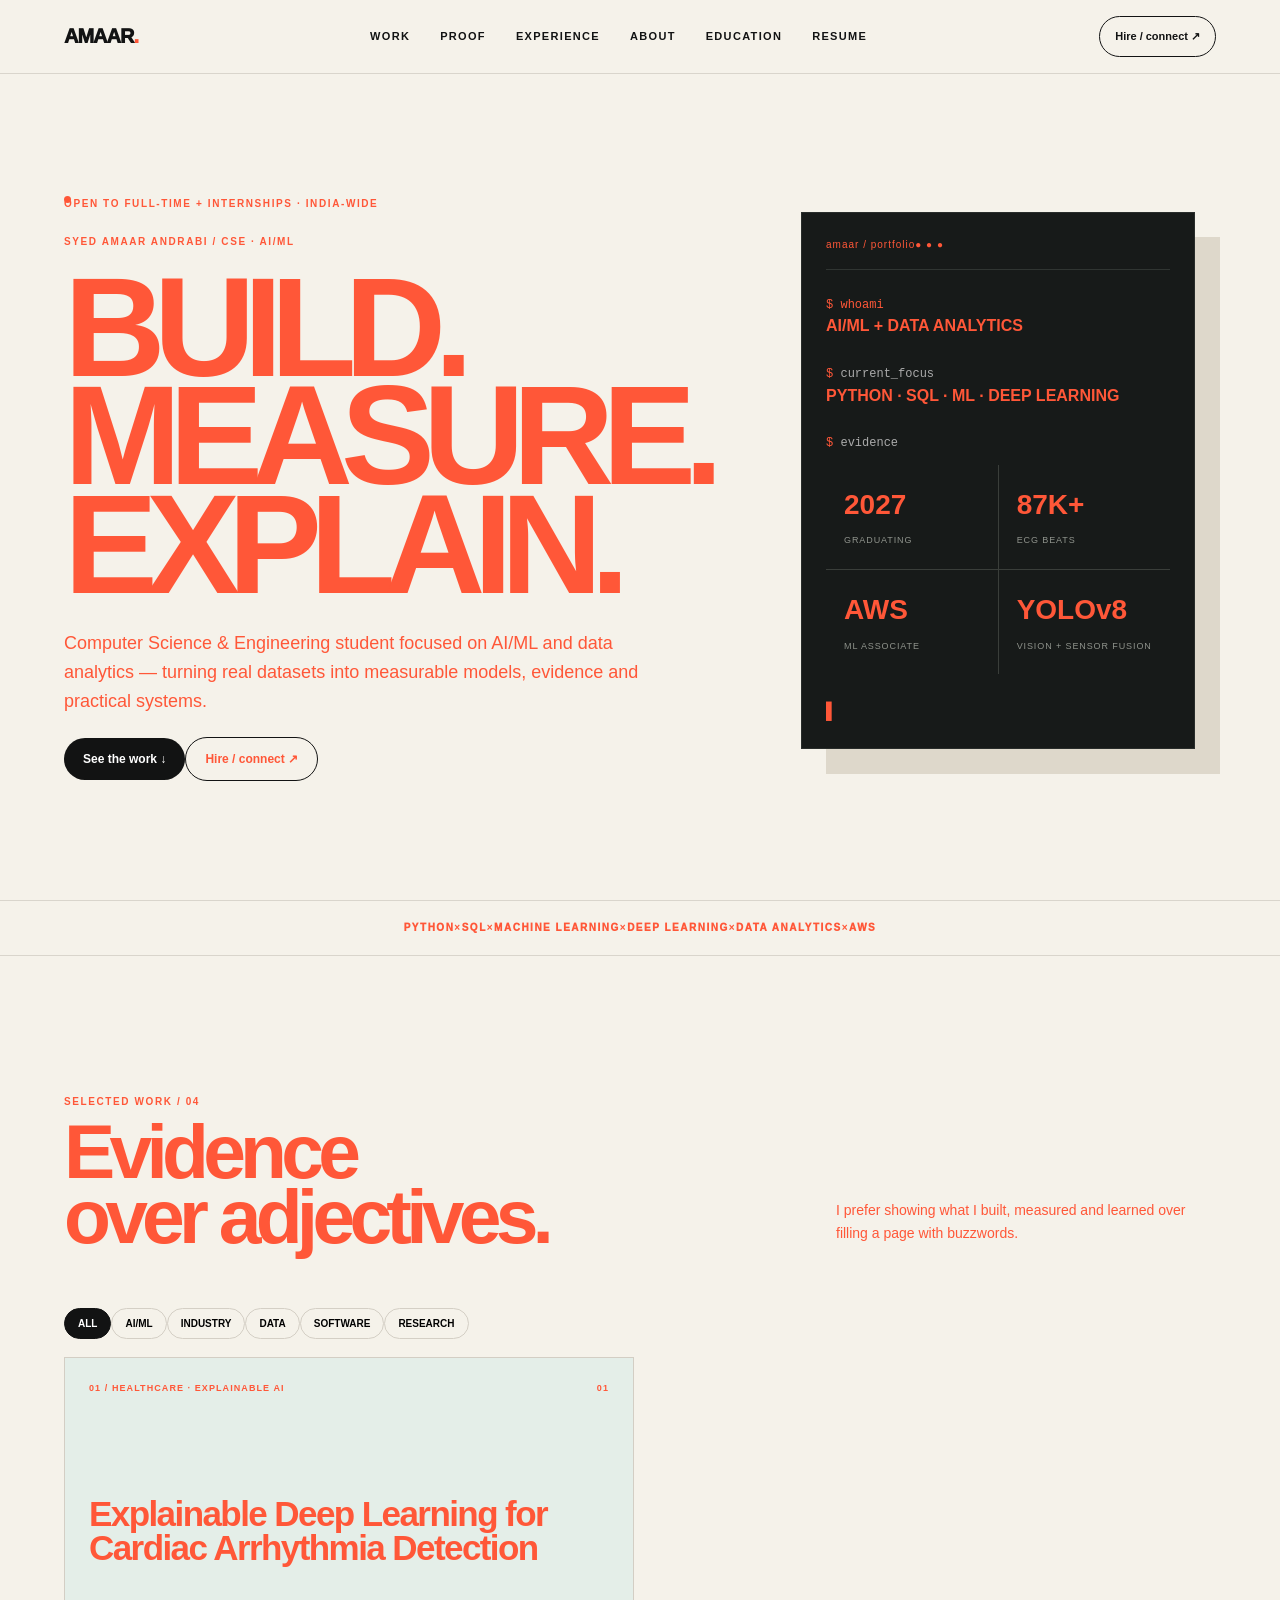
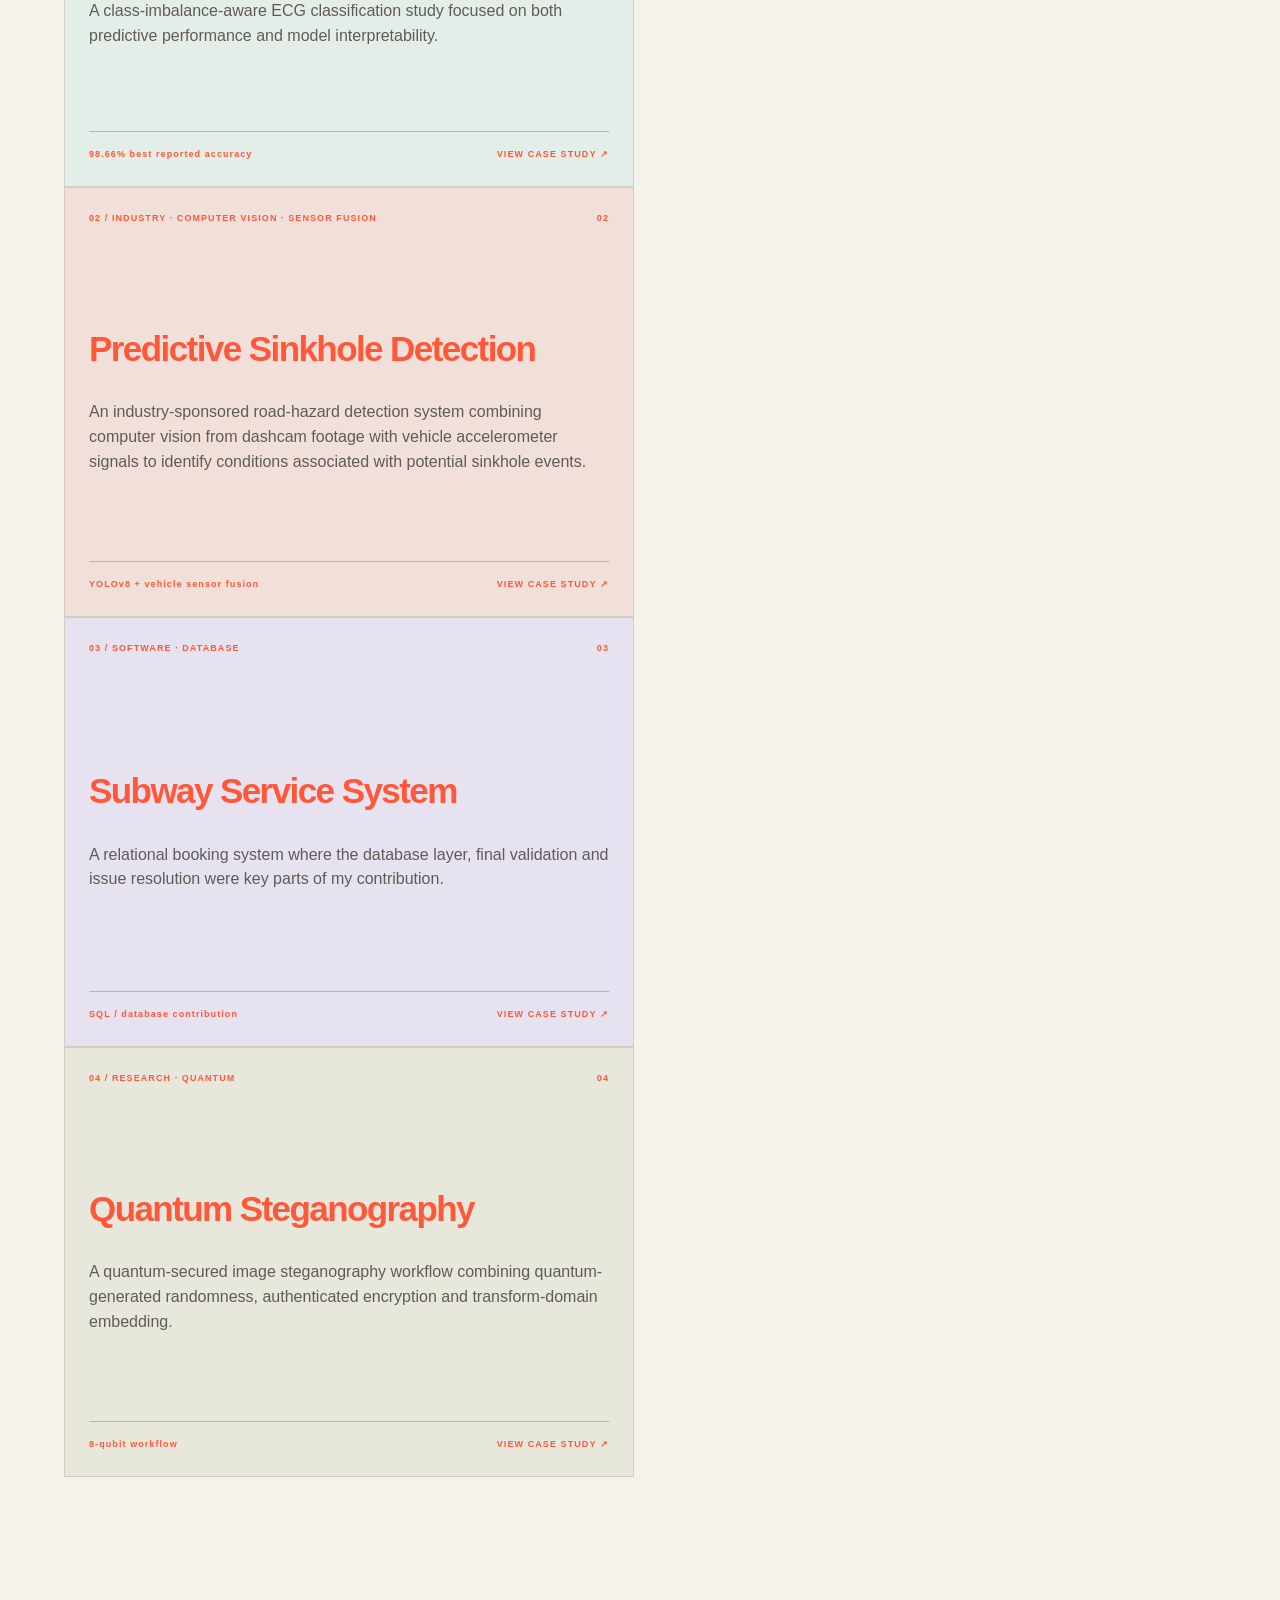
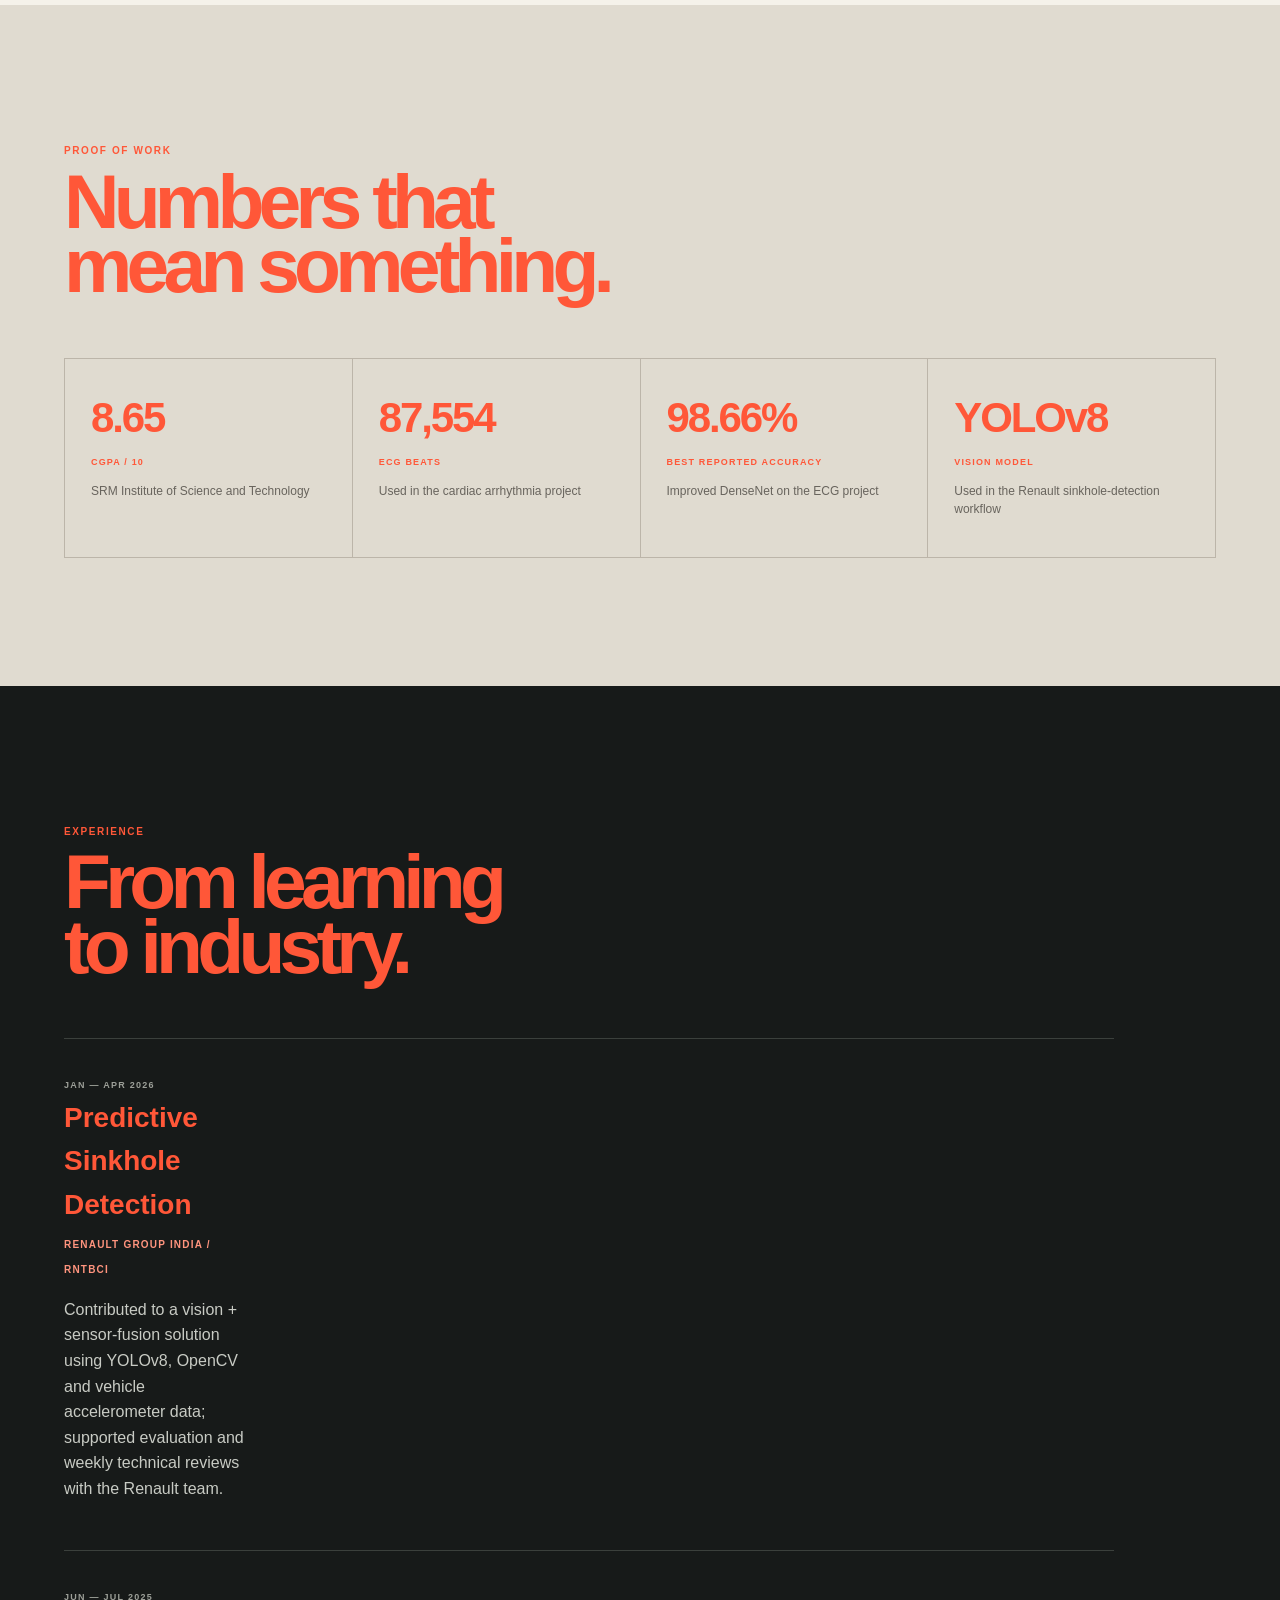
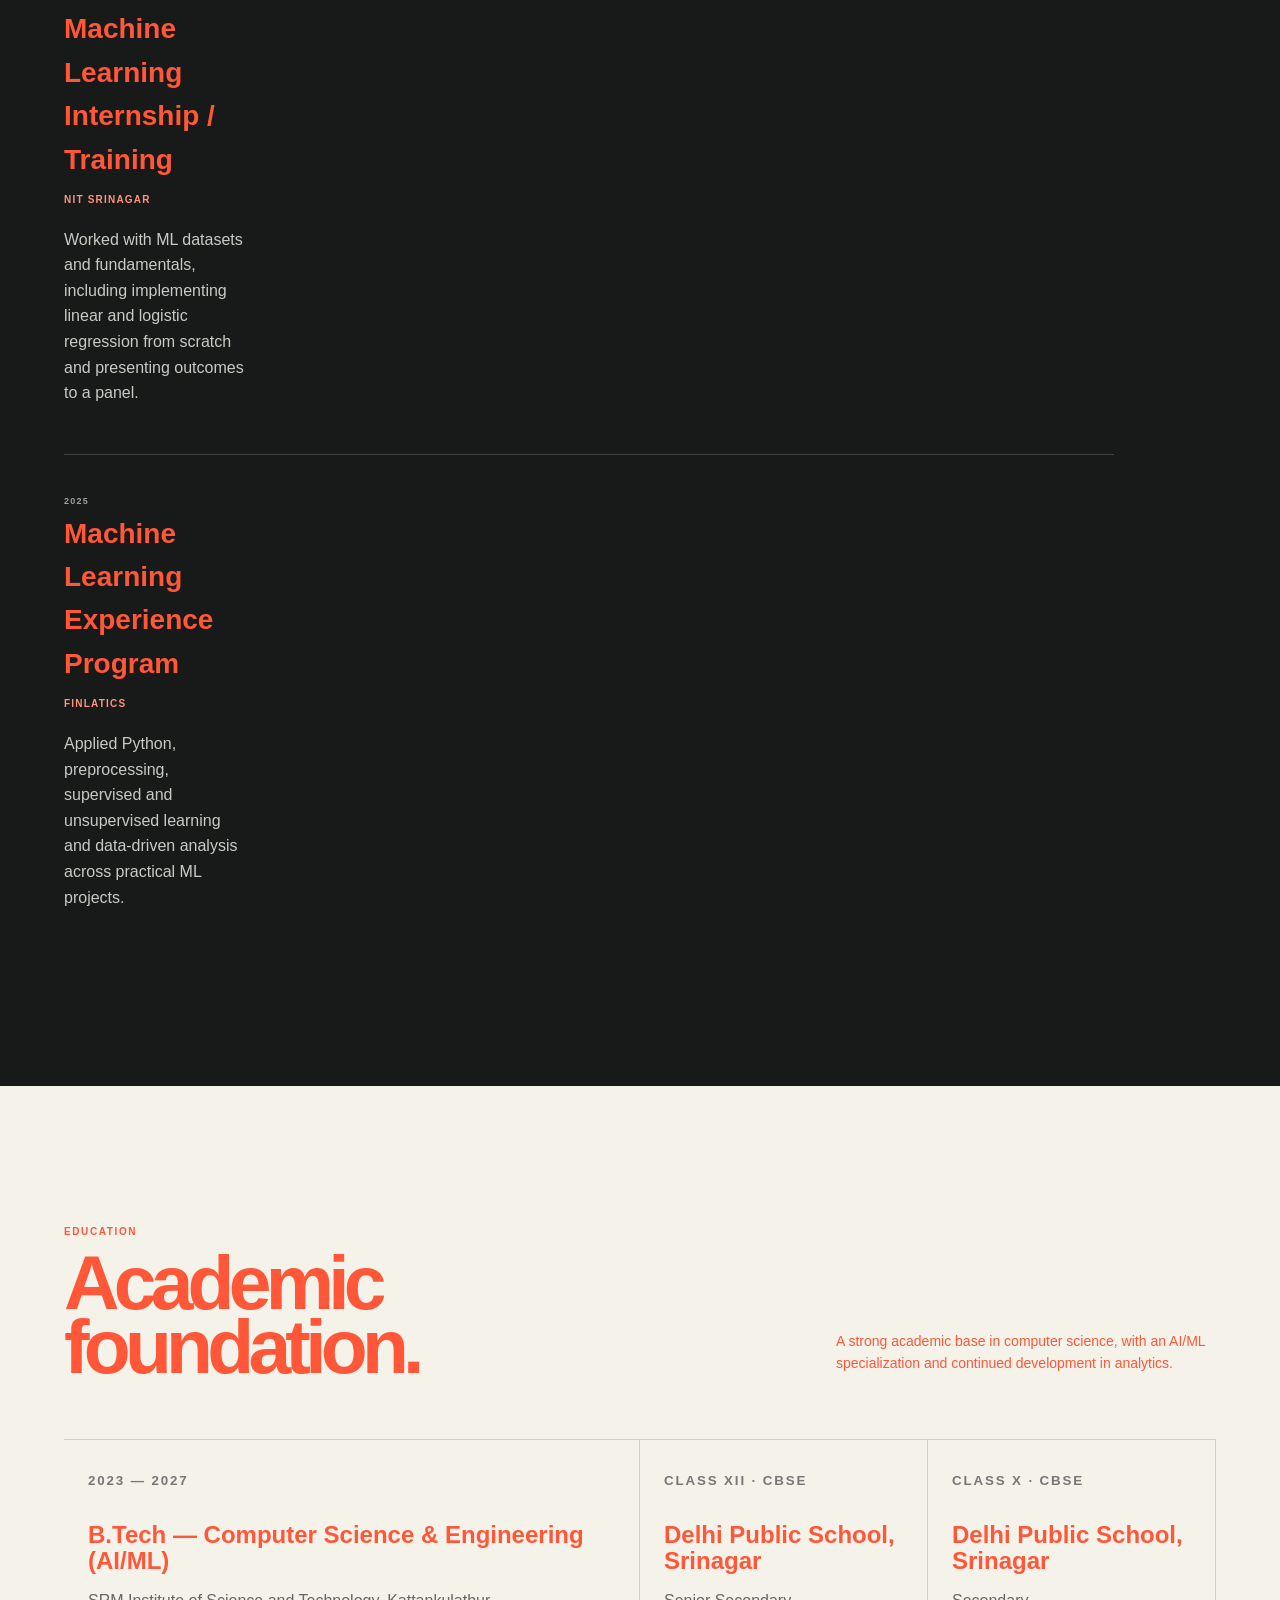
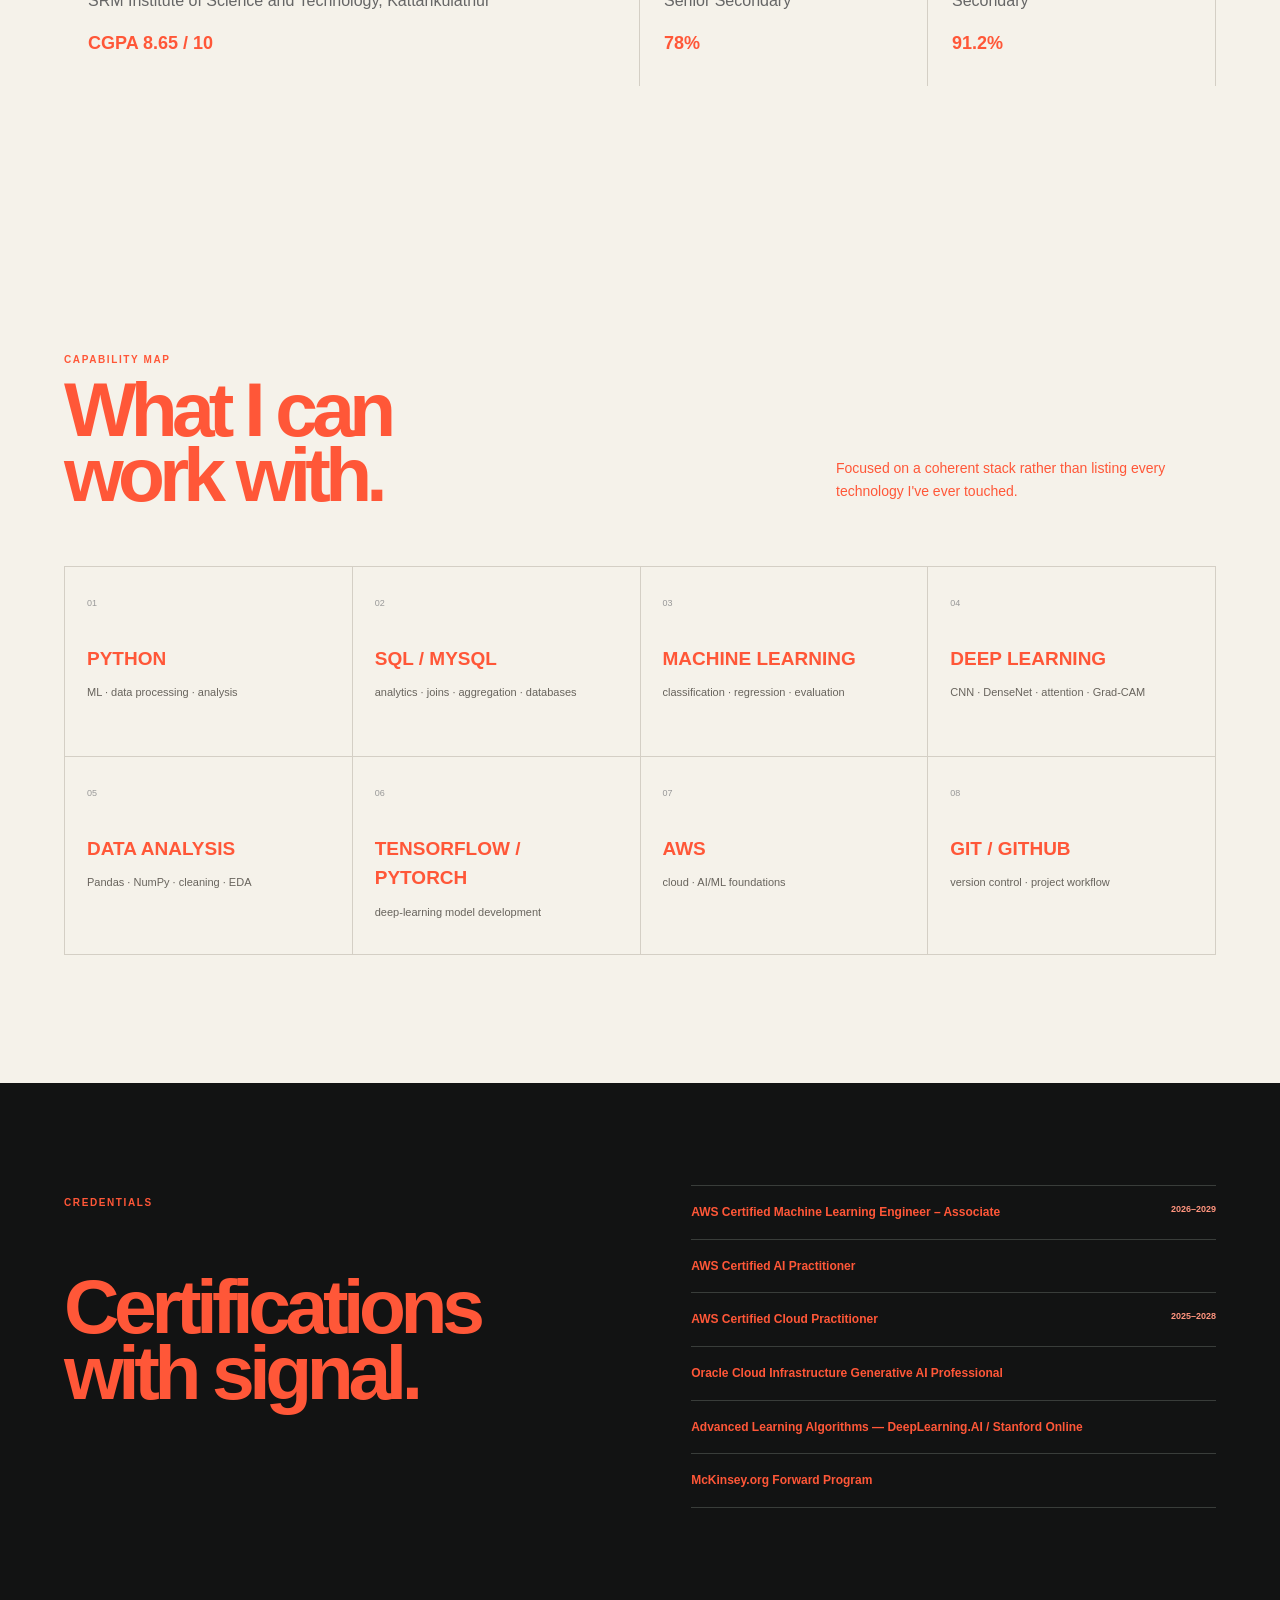
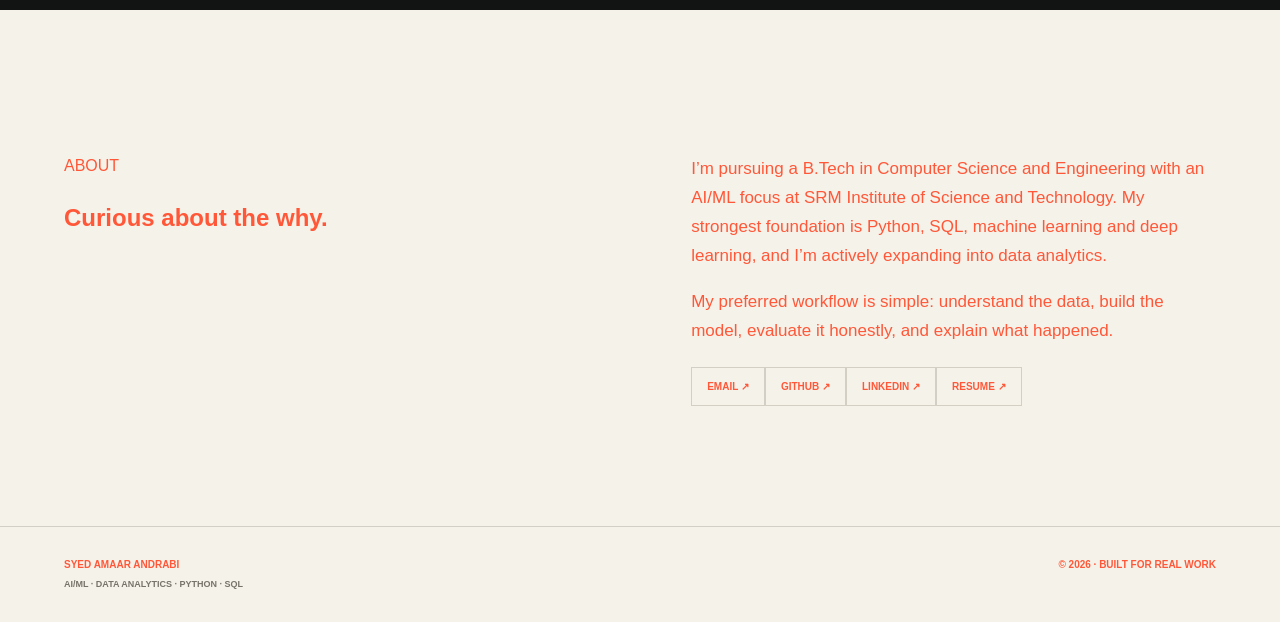
==== commit d54c71ec: "Add resume navigation to portfolio homepage" ====
--- a/index.html
+++ b/index.html
@@ -1 +1 @@
-<!doctype html><html lang="en"><head><meta charset="utf-8"><meta name="viewport" content="width=device-width,initial-scale=1"><title>Syed Amaar Andrabi — AI/ML · Data Analytics</title><meta name="description" content="Syed Amaar Andrabi portfolio: applied machine learning, deep learning, data analytics and industry projects."><link rel="stylesheet" href="styles.css?v=4"></head><body><nav class="nav"><a class="logo" href="#top">AMAAR<span>.</span></a><div class="navlinks"><a href="#work">Work</a><a href="#proof">Proof</a><a href="#experience">Experience</a><a href="#about">About</a><a href="#education">Education</a></div><a class="pill" href="mailto:asyedamaar@gmail.com">Hire / connect ↗</a></nav><section class="hero" id="top"><div class="hero-left"><div class="status"><i/> OPEN TO FULL-TIME + INTERNSHIPS · INDIA-WIDE</div><p class="overline">SYED AMAAR ANDRABI / CSE · AI/ML</p><h1>BUILD.<br/><span>MEASURE.</span><br/>EXPLAIN.</h1><p class="hero-copy">Computer Science & Engineering student focused on AI/ML and data analytics — turning real datasets into measurable models, evidence and practical systems.</p><div class="hero-buttons"><a class="blackbtn" href="#work">See the work ↓</a><a class="linebtn" href="mailto:asyedamaar@gmail.com">Hire / connect ↗</a></div></div><div class="hero-right"><div class="terminal"><div class="termbar"><span>amaar / portfolio</span><b>● ● ●</b></div><div class="termline"><em>$</em> whoami</div><strong>AI/ML + DATA ANALYTICS</strong><div class="termline"><em>$</em> current_focus</div><strong>PYTHON · SQL · ML · DEEP LEARNING</strong><div class="termline"><em>$</em> evidence</div><div class="metrics"><span><b>2027</b><small>GRADUATING</small></span><span><b>87K+</b><small>ECG BEATS</small></span><span><b>AWS</b><small>ML ASSOCIATE</small></span><span><b>YOLOv8</b><small>VISION + SENSOR FUSION</small></span></div><div class="cursor">▌</div></div></div></section><section class="marquee"><span>PYTHON</span><b>×</b><span>SQL</span><b>×</b><span>MACHINE LEARNING</span><b>×</b><span>DEEP LEARNING</span><b>×</b><span>DATA ANALYTICS</span><b>×</b><span>AWS</span></section><section class="work section" id="work"><div class="section-title"><div><p>SELECTED WORK / 04</p><h2>Evidence<br/><i>over adjectives.</i></h2></div><p class="section-intro">I prefer showing what I built, measured and learned over filling a page with buzzwords.</p></div><div class="filterbar"><button class="on" data-filter="ALL">ALL</button><button data-filter="AI/ML">AI/ML</button><button data-filter="INDUSTRY">INDUSTRY</button><button data-filter="DATA">DATA</button><button data-filter="SOFTWARE">SOFTWARE</button><button data-filter="RESEARCH">RESEARCH</button></div><div class="project-grid"><a class="project-card" data-filter="AI/ML" href="projects/cardiac-arrhythmia.html"><div class="cardtop"><span>01 / HEALTHCARE · EXPLAINABLE AI</span><b>01</b></div><div><h3>Explainable Deep Learning for Cardiac Arrhythmia Detection</h3><p>A class-imbalance-aware ECG classification study focused on both predictive performance and model interpretability.</p></div><div class="cardbottom"><span>98.66% best reported accuracy</span><b>VIEW CASE STUDY ↗</b></div></a><a class="project-card" data-filter="INDUSTRY" href="projects/sinkhole-detection.html"><div class="cardtop"><span>02 / INDUSTRY · COMPUTER VISION · SENSOR FUSION</span><b>02</b></div><div><h3>Predictive Sinkhole Detection</h3><p>An industry-sponsored road-hazard detection system combining computer vision from dashcam footage with vehicle accelerometer signals to identify conditions associated with potential sinkhole events.</p></div><div class="cardbottom"><span>YOLOv8 + vehicle sensor fusion</span><b>VIEW CASE STUDY ↗</b></div></a><a class="project-card" data-filter="SOFTWARE" href="projects/subway-service.html"><div class="cardtop"><span>03 / SOFTWARE · DATABASE</span><b>03</b></div><div><h3>Subway Service System</h3><p>A relational booking system where the database layer, final validation and issue resolution were key parts of my contribution.</p></div><div class="cardbottom"><span>SQL / database contribution</span><b>VIEW CASE STUDY ↗</b></div></a><a class="project-card" data-filter="RESEARCH" href="projects/quantum-steganography.html"><div class="cardtop"><span>04 / RESEARCH · QUANTUM</span><b>04</b></div><div><h3>Quantum Steganography</h3><p>A quantum-secured image steganography workflow combining quantum-generated randomness, authenticated encryption and transform-domain embedding.</p></div><div class="cardbottom"><span>8-qubit workflow</span><b>VIEW CASE STUDY ↗</b></div></a></div></section><section class="proof section" id="proof"><div class="section-title"><div><p>PROOF OF WORK</p><h2>Numbers that<br/><i>mean something.</i></h2></div></div><div class="proofgrid"><div><strong>8.65</strong><span>CGPA / 10</span><p>SRM Institute of Science and Technology</p></div><div><strong>87,554</strong><span>ECG BEATS</span><p>Used in the cardiac arrhythmia project</p></div><div><strong>98.66%</strong><span>BEST REPORTED ACCURACY</span><p>Improved DenseNet on the ECG project</p></div><div><strong>YOLOv8</strong><span>VISION MODEL</span><p>Used in the Renault sinkhole-detection workflow</p></div></div></section><section class="experience" id="experience"><div class="section-inner"><div class="section-title light"><div><p>EXPERIENCE</p><h2>From learning<br/>to <i>industry.</i></h2></div></div><div class="exp-list"><article><small>JAN — APR 2026</small><div><h3>Predictive Sinkhole Detection</h3><label>RENAULT GROUP INDIA / RNTBCI</label><p>Contributed to a vision + sensor-fusion solution using YOLOv8, OpenCV and vehicle accelerometer data; supported evaluation and weekly technical reviews with the Renault team.</p></div></article><article><small>JUN — JUL 2025</small><div><h3>Machine Learning Internship / Training</h3><label>NIT SRINAGAR</label><p>Worked with ML datasets and fundamentals, including implementing linear and logistic regression from scratch and presenting outcomes to a panel.</p></div></article><article><small>2025</small><div><h3>Machine Learning Experience Program</h3><label>FINLATICS</label><p>Applied Python, preprocessing, supervised and unsupervised learning and data-driven analysis across practical ML projects.</p></div></article></div></div></section><section class="education section" id="education"><div class="section-title"><div><p>EDUCATION</p><h2>Academic<br/><i>foundation.</i></h2></div><p class="section-intro">A strong academic base in computer science, with an AI/ML specialization and continued development in analytics.</p></div><div class="education-grid"><article><small>2023 — 2027</small><h3>B.Tech — Computer Science & Engineering (AI/ML)</h3><p>SRM Institute of Science and Technology, Kattankulathur</p><strong>CGPA 8.65 / 10</strong></article><article><small>CLASS XII · CBSE</small><h3>Delhi Public School, Srinagar</h3><p>Senior Secondary</p><strong>78%</strong></article><article><small>CLASS X · CBSE</small><h3>Delhi Public School, Srinagar</h3><p>Secondary</p><strong>91.2%</strong></article></div></section><section class="skills section"><div class="section-title"><div><p>CAPABILITY MAP</p><h2>What I can<br/><i>work with.</i></h2></div><p class="section-intro">Focused on a coherent stack rather than listing every technology I've ever touched.</p></div><div class="skilltable"><div><small>01</small><h3>PYTHON</h3><p>ML · data processing · analysis</p></div><div><small>02</small><h3>SQL / MYSQL</h3><p>analytics · joins · aggregation · databases</p></div><div><small>03</small><h3>MACHINE LEARNING</h3><p>classification · regression · evaluation</p></div><div><small>04</small><h3>DEEP LEARNING</h3><p>CNN · DenseNet · attention · Grad-CAM</p></div><div><small>05</small><h3>DATA ANALYSIS</h3><p>Pandas · NumPy · cleaning · EDA</p></div><div><small>06</small><h3>TENSORFLOW / PYTORCH</h3><p>deep-learning model development</p></div><div><small>07</small><h3>AWS</h3><p>cloud · AI/ML foundations</p></div><div><small>08</small><h3>GIT / GITHUB</h3><p>version control · project workflow</p></div></div></section><section class="credentials"><div><p>CREDENTIALS</p><h2>Certifications<br/>with <i>signal.</i></h2></div><div class="credlist"><span>AWS Certified Machine Learning Engineer – Associate <b>2026–2029</b></span><span>AWS Certified AI Practitioner</span><span>AWS Certified Cloud Practitioner <b>2025–2028</b></span><span>Oracle Cloud Infrastructure Generative AI Professional</span><span>Advanced Learning Algorithms — DeepLearning.AI / Stanford Online</span><span>McKinsey.org Forward Program</span></div></section><section class="about section" id="about"><div><p>ABOUT</p><h2>Curious about the <i>why.</i></h2></div><div class="aboutcopy"><p>I’m pursuing a B.Tech in Computer Science and Engineering with an AI/ML focus at SRM Institute of Science and Technology. My strongest foundation is Python, SQL, machine learning and deep learning, and I’m actively expanding into data analytics.</p><p>My preferred workflow is simple: understand the data, build the model, evaluate it honestly, and explain what happened.</p><div class="contact"><a href="mailto:asyedamaar@gmail.com">EMAIL ↗</a><a href="https://github.com/asyedamaar-ops" target="_blank">GITHUB ↗</a><a href="https://www.linkedin.com/in/syed-amaar-andrabi-9a1bb8259/" target="_blank">LINKEDIN ↗</a></div></div></section><footer><div><b>SYED AMAAR ANDRABI</b><span>AI/ML · DATA ANALYTICS · PYTHON · SQL</span></div><div>© 2026 · BUILT FOR REAL WORK</div></footer><script src="script.js"></script></body></html>+<!doctype html><html lang="en"><head><meta charset="utf-8"><meta name="viewport" content="width=device-width,initial-scale=1"><title>Syed Amaar Andrabi — AI/ML · Data Analytics</title><meta name="description" content="Syed Amaar Andrabi portfolio: applied machine learning, deep learning, data analytics and industry projects."><link rel="stylesheet" href="styles.css?v=4"><link rel="stylesheet" href="mobile-fix.css?v=1"></head><body><nav class="nav"><a class="logo" href="#top">AMAAR<span>.</span></a><div class="navlinks"><a href="#work">Work</a><a href="#proof">Proof</a><a href="#experience">Experience</a><a href="#about">About</a><a href="#education">Education</a><a href="resume.html">Resume</a></div><a class="pill" href="mailto:asyedamaar@gmail.com">Hire / connect ↗</a></nav><section class="hero" id="top"><div class="hero-left"><div class="status"><i/> OPEN TO FULL-TIME + INTERNSHIPS · INDIA-WIDE</div><p class="overline">SYED AMAAR ANDRABI / CSE · AI/ML</p><h1>BUILD.<br/><span>MEASURE.</span><br/>EXPLAIN.</h1><p class="hero-copy">Computer Science & Engineering student focused on AI/ML and data analytics — turning real datasets into measurable models, evidence and practical systems.</p><div class="hero-buttons"><a class="blackbtn" href="#work">See the work ↓</a><a class="linebtn" href="mailto:asyedamaar@gmail.com">Hire / connect ↗</a></div></div><div class="hero-right"><div class="terminal"><div class="termbar"><span>amaar / portfolio</span><b>● ● ●</b></div><div class="termline"><em>$</em> whoami</div><strong>AI/ML + DATA ANALYTICS</strong><div class="termline"><em>$</em> current_focus</div><strong>PYTHON · SQL · ML · DEEP LEARNING</strong><div class="termline"><em>$</em> evidence</div><div class="metrics"><span><b>2027</b><small>GRADUATING</small></span><span><b>87K+</b><small>ECG BEATS</small></span><span><b>AWS</b><small>ML ASSOCIATE</small></span><span><b>YOLOv8</b><small>VISION + SENSOR FUSION</small></span></div><div class="cursor">▌</div></div></div></section><section class="marquee"><span>PYTHON</span><b>×</b><span>SQL</span><b>×</b><span>MACHINE LEARNING</span><b>×</b><span>DEEP LEARNING</span><b>×</b><span>DATA ANALYTICS</span><b>×</b><span>AWS</span></section><section class="work section" id="work"><div class="section-title"><div><p>SELECTED WORK / 04</p><h2>Evidence<br/><i>over adjectives.</i></h2></div><p class="section-intro">I prefer showing what I built, measured and learned over filling a page with buzzwords.</p></div><div class="filterbar"><button class="on" data-filter="ALL">ALL</button><button data-filter="AI/ML">AI/ML</button><button data-filter="INDUSTRY">INDUSTRY</button><button data-filter="DATA">DATA</button><button data-filter="SOFTWARE">SOFTWARE</button><button data-filter="RESEARCH">RESEARCH</button></div><div class="project-grid"><a class="project-card" data-filter="AI/ML" href="projects/cardiac-arrhythmia.html"><div class="cardtop"><span>01 / HEALTHCARE · EXPLAINABLE AI</span><b>01</b></div><div><h3>Explainable Deep Learning for Cardiac Arrhythmia Detection</h3><p>A class-imbalance-aware ECG classification study focused on both predictive performance and model interpretability.</p></div><div class="cardbottom"><span>98.66% best reported accuracy</span><b>VIEW CASE STUDY ↗</b></div></a><a class="project-card" data-filter="INDUSTRY" href="projects/sinkhole-detection.html"><div class="cardtop"><span>02 / INDUSTRY · COMPUTER VISION · SENSOR FUSION</span><b>02</b></div><div><h3>Predictive Sinkhole Detection</h3><p>An industry-sponsored road-hazard detection system combining computer vision from dashcam footage with vehicle accelerometer signals to identify conditions associated with potential sinkhole events.</p></div><div class="cardbottom"><span>YOLOv8 + vehicle sensor fusion</span><b>VIEW CASE STUDY ↗</b></div></a><a class="project-card" data-filter="SOFTWARE" href="projects/subway-service.html"><div class="cardtop"><span>03 / SOFTWARE · DATABASE</span><b>03</b></div><div><h3>Subway Service System</h3><p>A relational booking system where the database layer, final validation and issue resolution were key parts of my contribution.</p></div><div class="cardbottom"><span>SQL / database contribution</span><b>VIEW CASE STUDY ↗</b></div></a><a class="project-card" data-filter="RESEARCH" href="projects/quantum-steganography.html"><div class="cardtop"><span>04 / RESEARCH · QUANTUM</span><b>04</b></div><div><h3>Quantum Steganography</h3><p>A quantum-secured image steganography workflow combining quantum-generated randomness, authenticated encryption and transform-domain embedding.</p></div><div class="cardbottom"><span>8-qubit workflow</span><b>VIEW CASE STUDY ↗</b></div></a></div></section><section class="proof section" id="proof"><div class="section-title"><div><p>PROOF OF WORK</p><h2>Numbers that<br/><i>mean something.</i></h2></div></div><div class="proofgrid"><div><strong>8.65</strong><span>CGPA / 10</span><p>SRM Institute of Science and Technology</p></div><div><strong>87,554</strong><span>ECG BEATS</span><p>Used in the cardiac arrhythmia project</p></div><div><strong>98.66%</strong><span>BEST REPORTED ACCURACY</span><p>Improved DenseNet on the ECG project</p></div><div><strong>YOLOv8</strong><span>VISION MODEL</span><p>Used in the Renault sinkhole-detection workflow</p></div></div></section><section class="experience" id="experience"><div class="section-inner"><div class="section-title light"><div><p>EXPERIENCE</p><h2>From learning<br/>to <i>industry.</i></h2></div></div><div class="exp-list"><article><small>JAN — APR 2026</small><div><h3>Predictive Sinkhole Detection</h3><label>RENAULT GROUP INDIA / RNTBCI</label><p>Contributed to a vision + sensor-fusion solution using YOLOv8, OpenCV and vehicle accelerometer data; supported evaluation and weekly technical reviews with the Renault team.</p></div></article><article><small>JUN — JUL 2025</small><div><h3>Machine Learning Internship / Training</h3><label>NIT SRINAGAR</label><p>Worked with ML datasets and fundamentals, including implementing linear and logistic regression from scratch and presenting outcomes to a panel.</p></div></article><article><small>2025</small><div><h3>Machine Learning Experience Program</h3><label>FINLATICS</label><p>Applied Python, preprocessing, supervised and unsupervised learning and data-driven analysis across practical ML projects.</p></div></article></div></div></section><section class="education section" id="education"><div class="section-title"><div><p>EDUCATION</p><h2>Academic<br/><i>foundation.</i></h2></div><p class="section-intro">A strong academic base in computer science, with an AI/ML specialization and continued development in analytics.</p></div><div class="education-grid"><article><small>2023 — 2027</small><h3>B.Tech — Computer Science & Engineering (AI/ML)</h3><p>SRM Institute of Science and Technology, Kattankulathur</p><strong>CGPA 8.65 / 10</strong></article><article><small>CLASS XII · CBSE</small><h3>Delhi Public School, Srinagar</h3><p>Senior Secondary</p><strong>78%</strong></article><article><small>CLASS X · CBSE</small><h3>Delhi Public School, Srinagar</h3><p>Secondary</p><strong>91.2%</strong></article></div></section><section class="skills section"><div class="section-title"><div><p>CAPABILITY MAP</p><h2>What I can<br/><i>work with.</i></h2></div><p class="section-intro">Focused on a coherent stack rather than listing every technology I've ever touched.</p></div><div class="skilltable"><div><small>01</small><h3>PYTHON</h3><p>ML · data processing · analysis</p></div><div><small>02</small><h3>SQL / MYSQL</h3><p>analytics · joins · aggregation · databases</p></div><div><small>03</small><h3>MACHINE LEARNING</h3><p>classification · regression · evaluation</p></div><div><small>04</small><h3>DEEP LEARNING</h3><p>CNN · DenseNet · attention · Grad-CAM</p></div><div><small>05</small><h3>DATA ANALYSIS</h3><p>Pandas · NumPy · cleaning · EDA</p></div><div><small>06</small><h3>TENSORFLOW / PYTORCH</h3><p>deep-learning model development</p></div><div><small>07</small><h3>AWS</h3><p>cloud · AI/ML foundations</p></div><div><small>08</small><h3>GIT / GITHUB</h3><p>version control · project workflow</p></div></div></section><section class="credentials"><div><p>CREDENTIALS</p><h2>Certifications<br/>with <i>signal.</i></h2></div><div class="credlist"><span>AWS Certified Machine Learning Engineer – Associate <b>2026–2029</b></span><span>AWS Certified AI Practitioner</span><span>AWS Certified Cloud Practitioner <b>2025–2028</b></span><span>Oracle Cloud Infrastructure Generative AI Professional</span><span>Advanced Learning Algorithms — DeepLearning.AI / Stanford Online</span><span>McKinsey.org Forward Program</span></div></section><section class="about section" id="about"><div><p>ABOUT</p><h2>Curious about the <i>why.</i></h2></div><div class="aboutcopy"><p>I’m pursuing a B.Tech in Computer Science and Engineering with an AI/ML focus at SRM Institute of Science and Technology. My strongest foundation is Python, SQL, machine learning and deep learning, and I’m actively expanding into data analytics.</p><p>My preferred workflow is simple: understand the data, build the model, evaluate it honestly, and explain what happened.</p><div class="contact"><a href="mailto:asyedamaar@gmail.com">EMAIL ↗</a><a href="https://github.com/asyedamaar-ops" target="_blank">GITHUB ↗</a><a href="https://www.linkedin.com/in/syed-amaar-andrabi-9a1bb8259/" target="_blank">LINKEDIN ↗</a><a href="resume.html">RESUME ↗</a></div></div></section><footer><div><b>SYED AMAAR ANDRABI</b><span>AI/ML · DATA ANALYTICS · PYTHON · SQL</span></div><div>© 2026 · BUILT FOR REAL WORK</div></footer><script src="script.js"></script></body></html>
--- a/mobile-fix.css
+++ b/mobile-fix.css
@@ -0,0 +1,16 @@
+/* Mobile hero layout fix */
+@media (max-width:850px){
+  .hero-left{width:100%;min-width:0;}
+  .status{white-space:nowrap;width:max-content;max-width:100%;font-size:9px;letter-spacing:.11em;}
+  .overline{margin-top:22px;}
+  .hero h1{font-size:clamp(64px,15vw,88px);line-height:.8;overflow-wrap:normal;word-break:normal;}
+}
+@media (max-width:520px){
+  .hero{padding-top:48px;gap:45px;}
+  .hero-left{width:100%;min-width:0;}
+  .status{white-space:nowrap;width:100%;font-size:8px;letter-spacing:.08em;overflow:visible;}
+  .overline{margin-top:20px;font-size:9px;}
+  .hero h1{font-size:clamp(58px,18vw,78px);margin-top:20px;margin-bottom:28px;line-height:.81;}
+  .hero-copy{font-size:16px;}
+  .hero-buttons{flex-wrap:wrap;}
+}
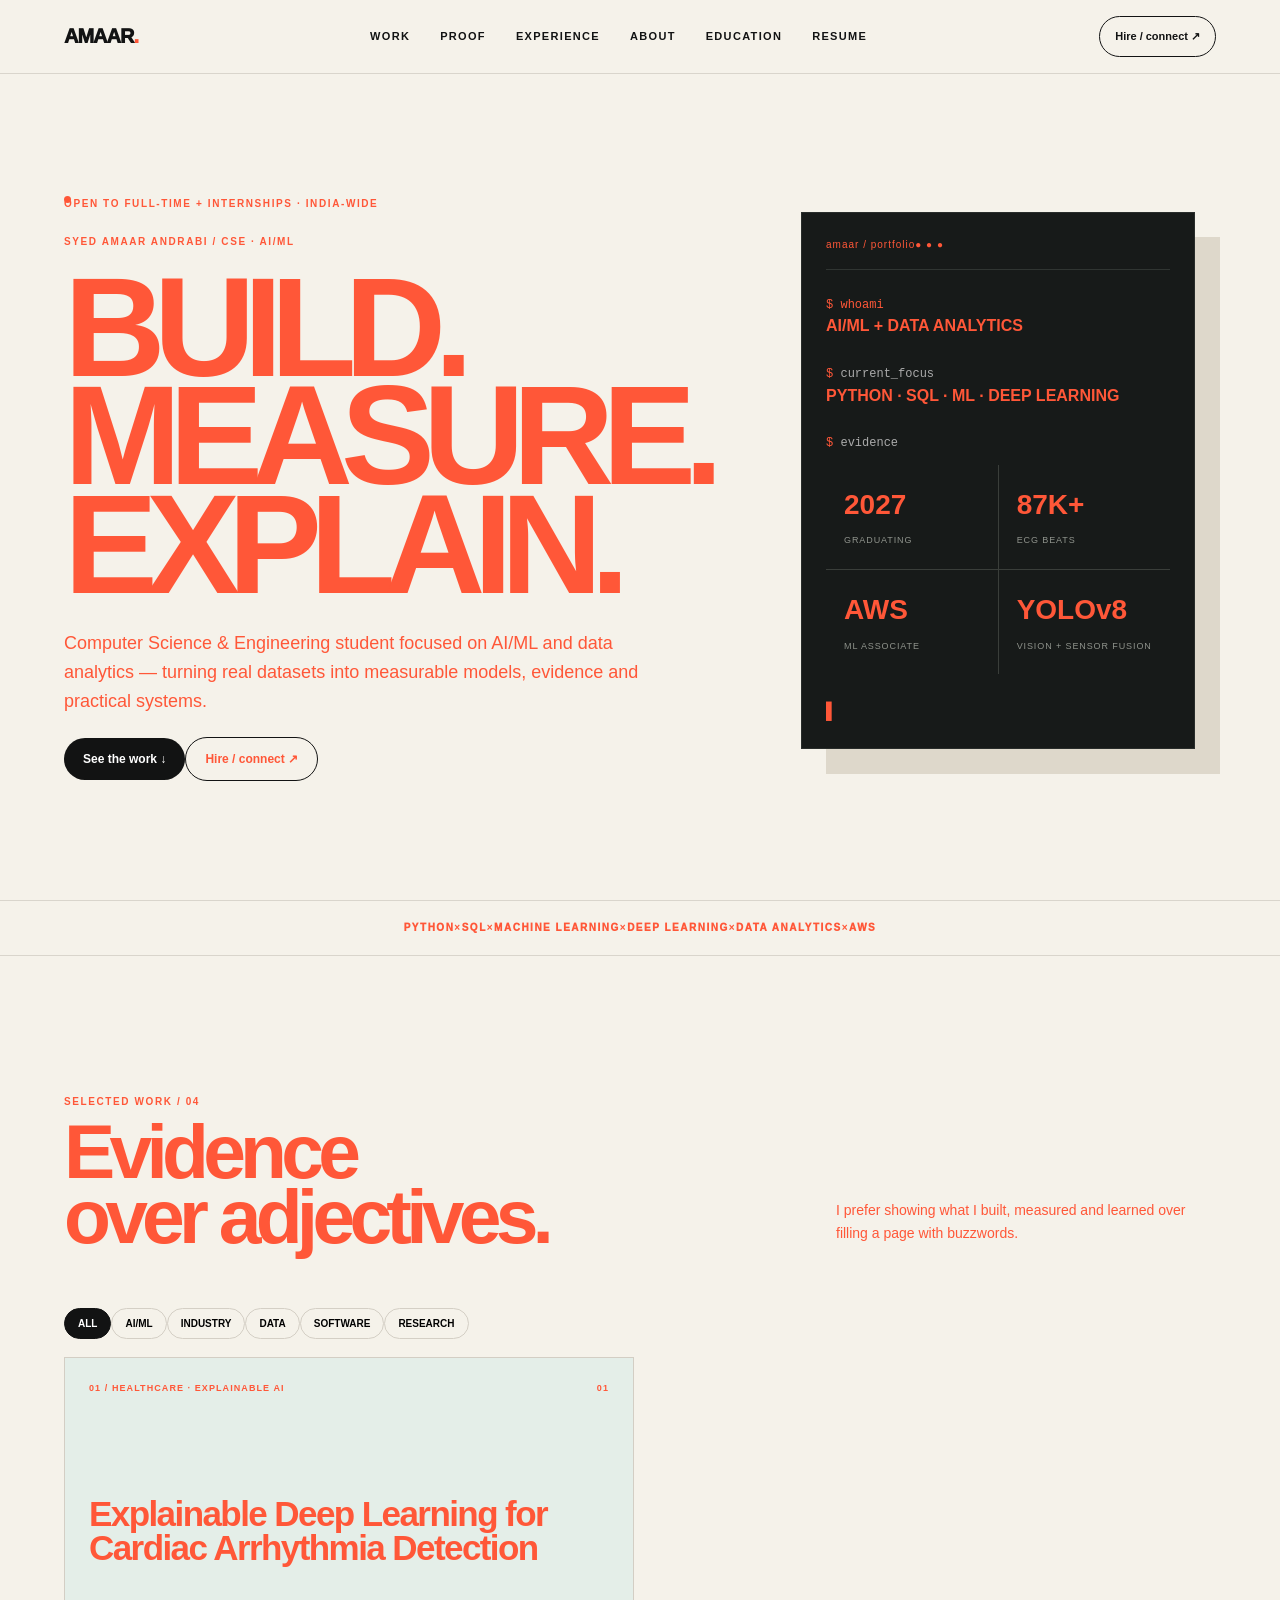
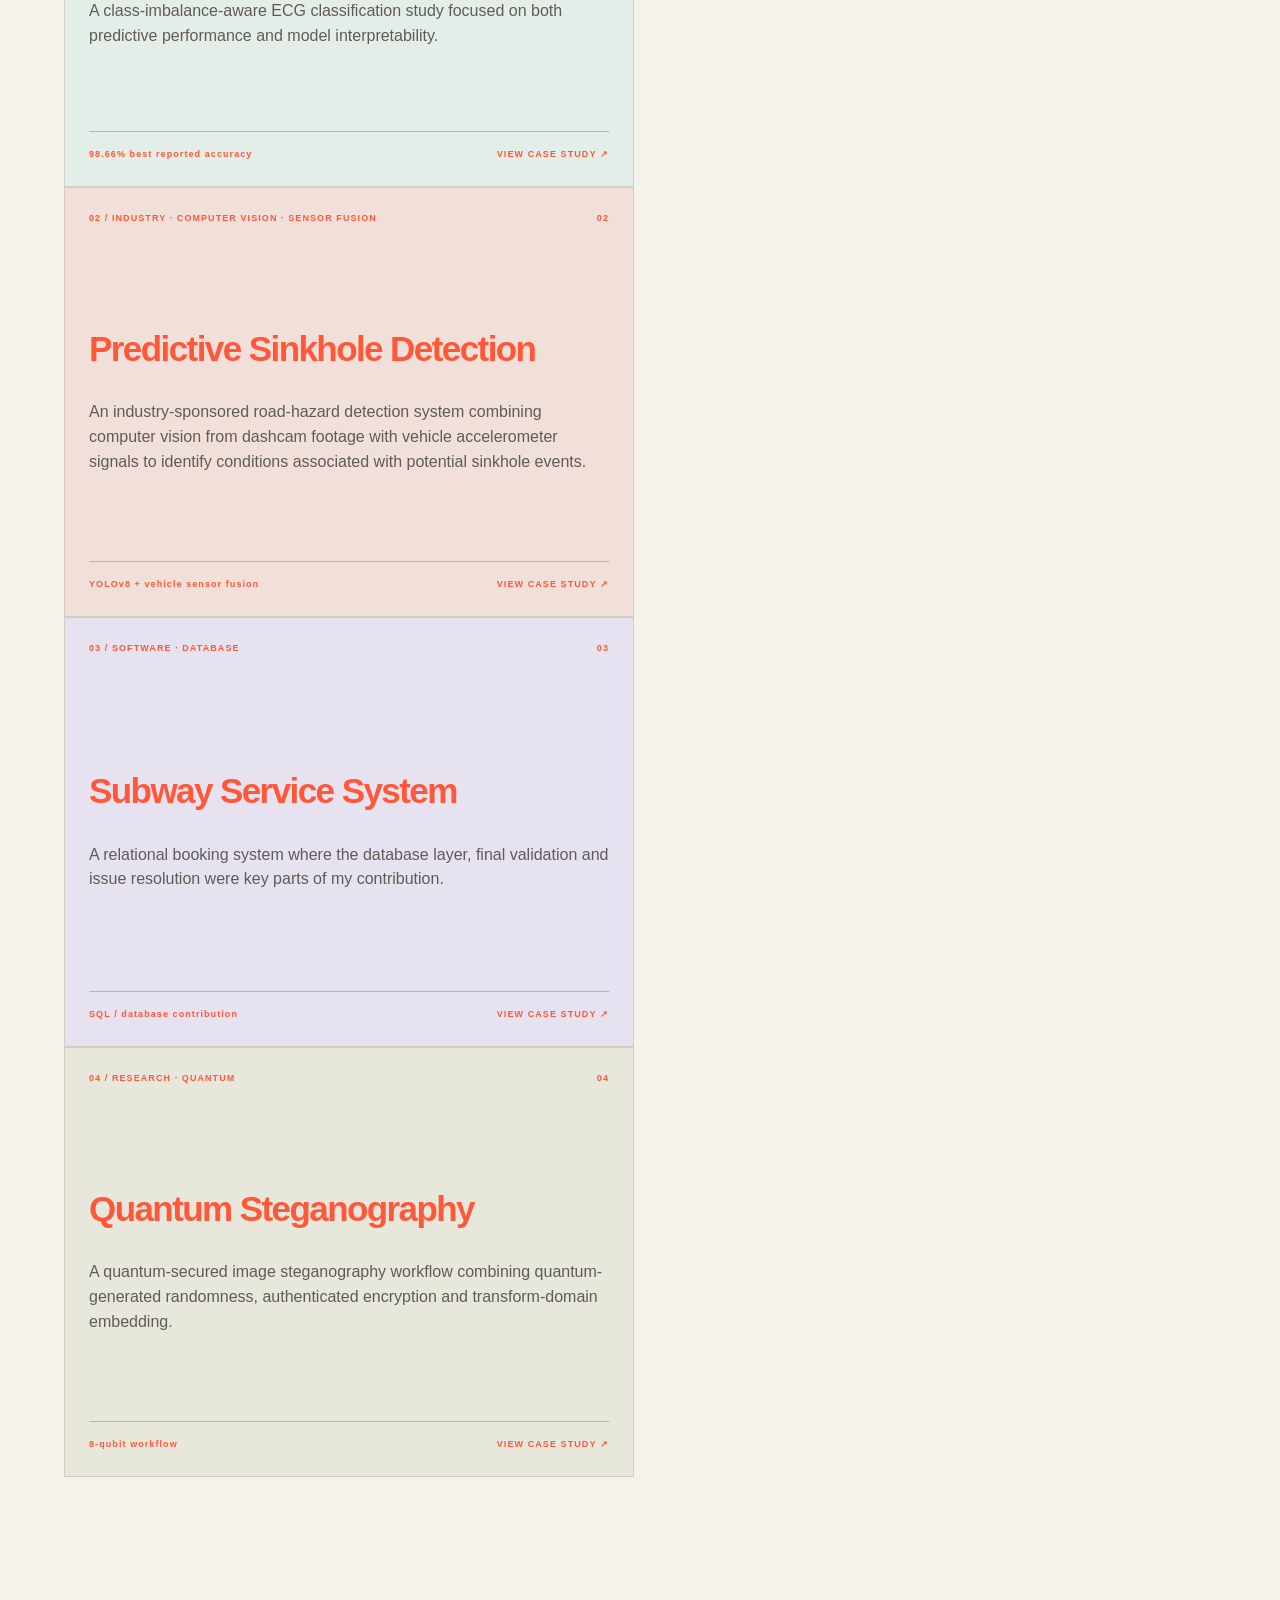
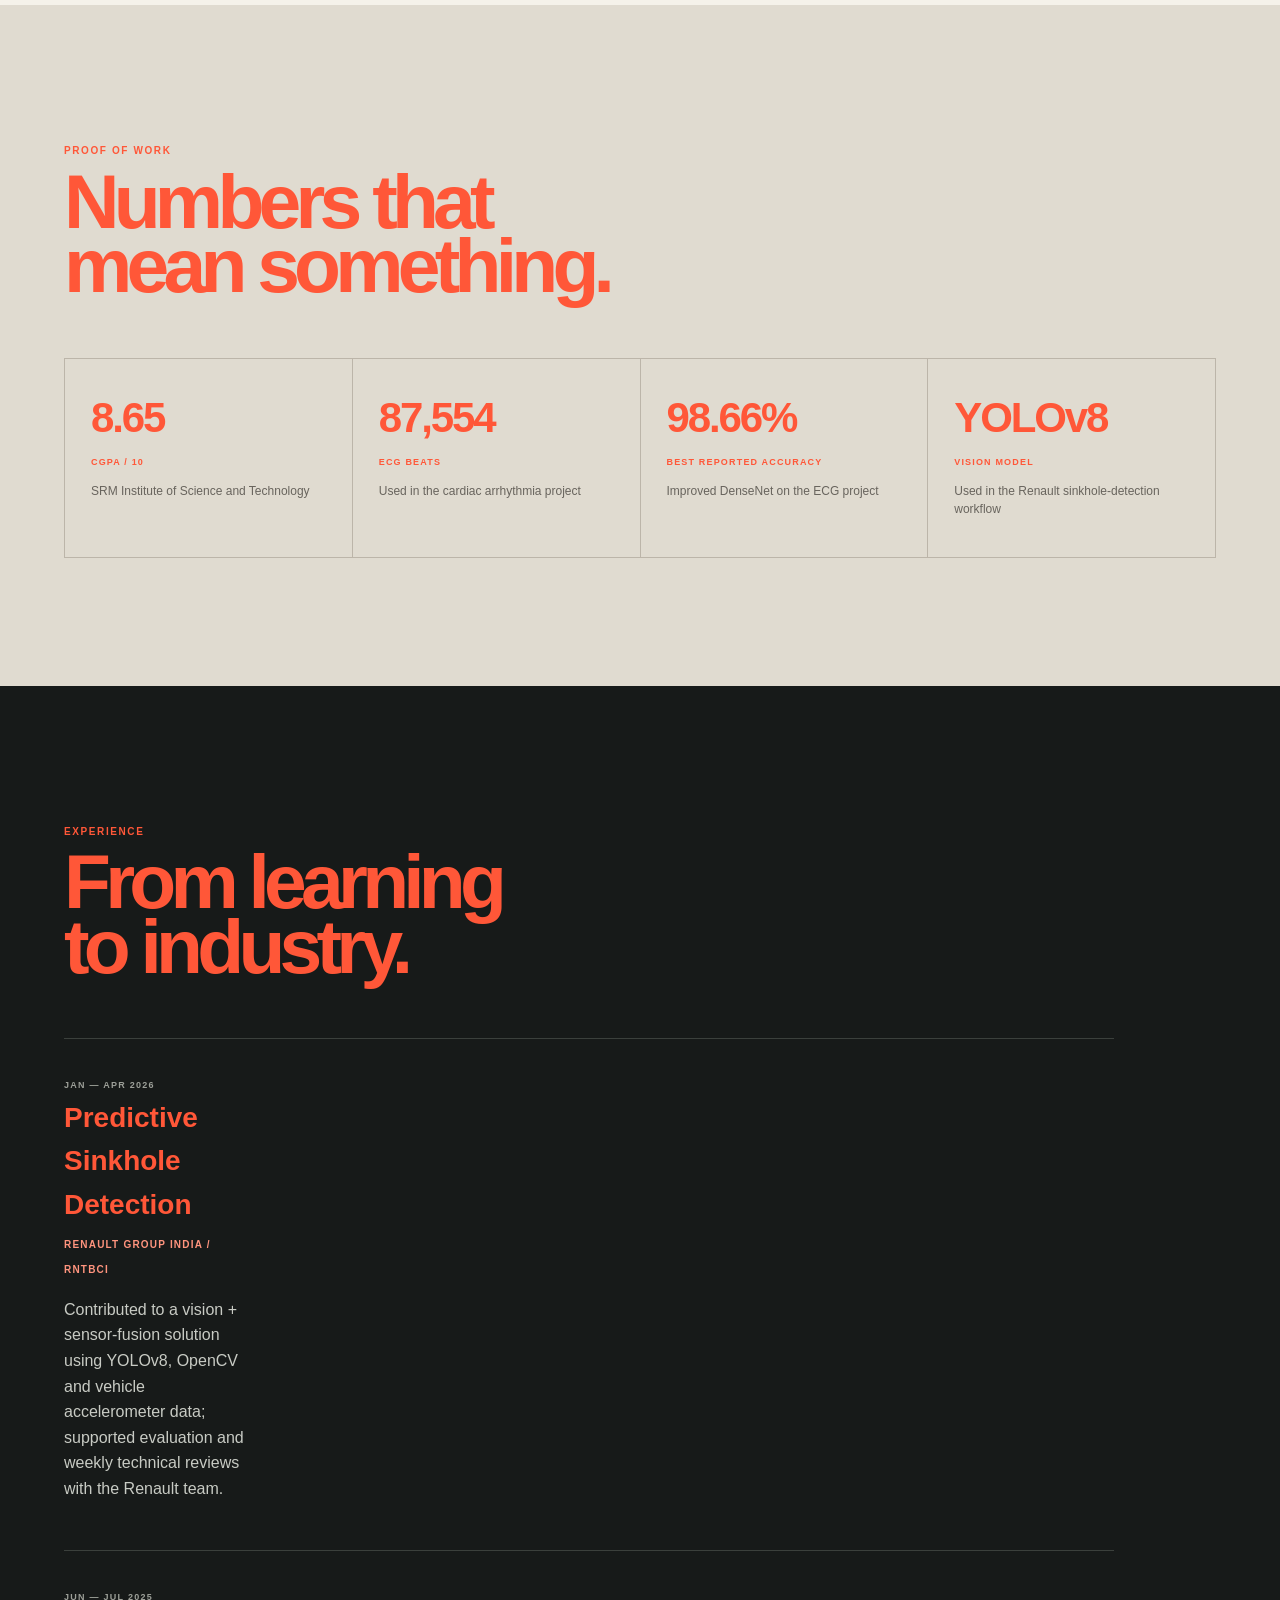
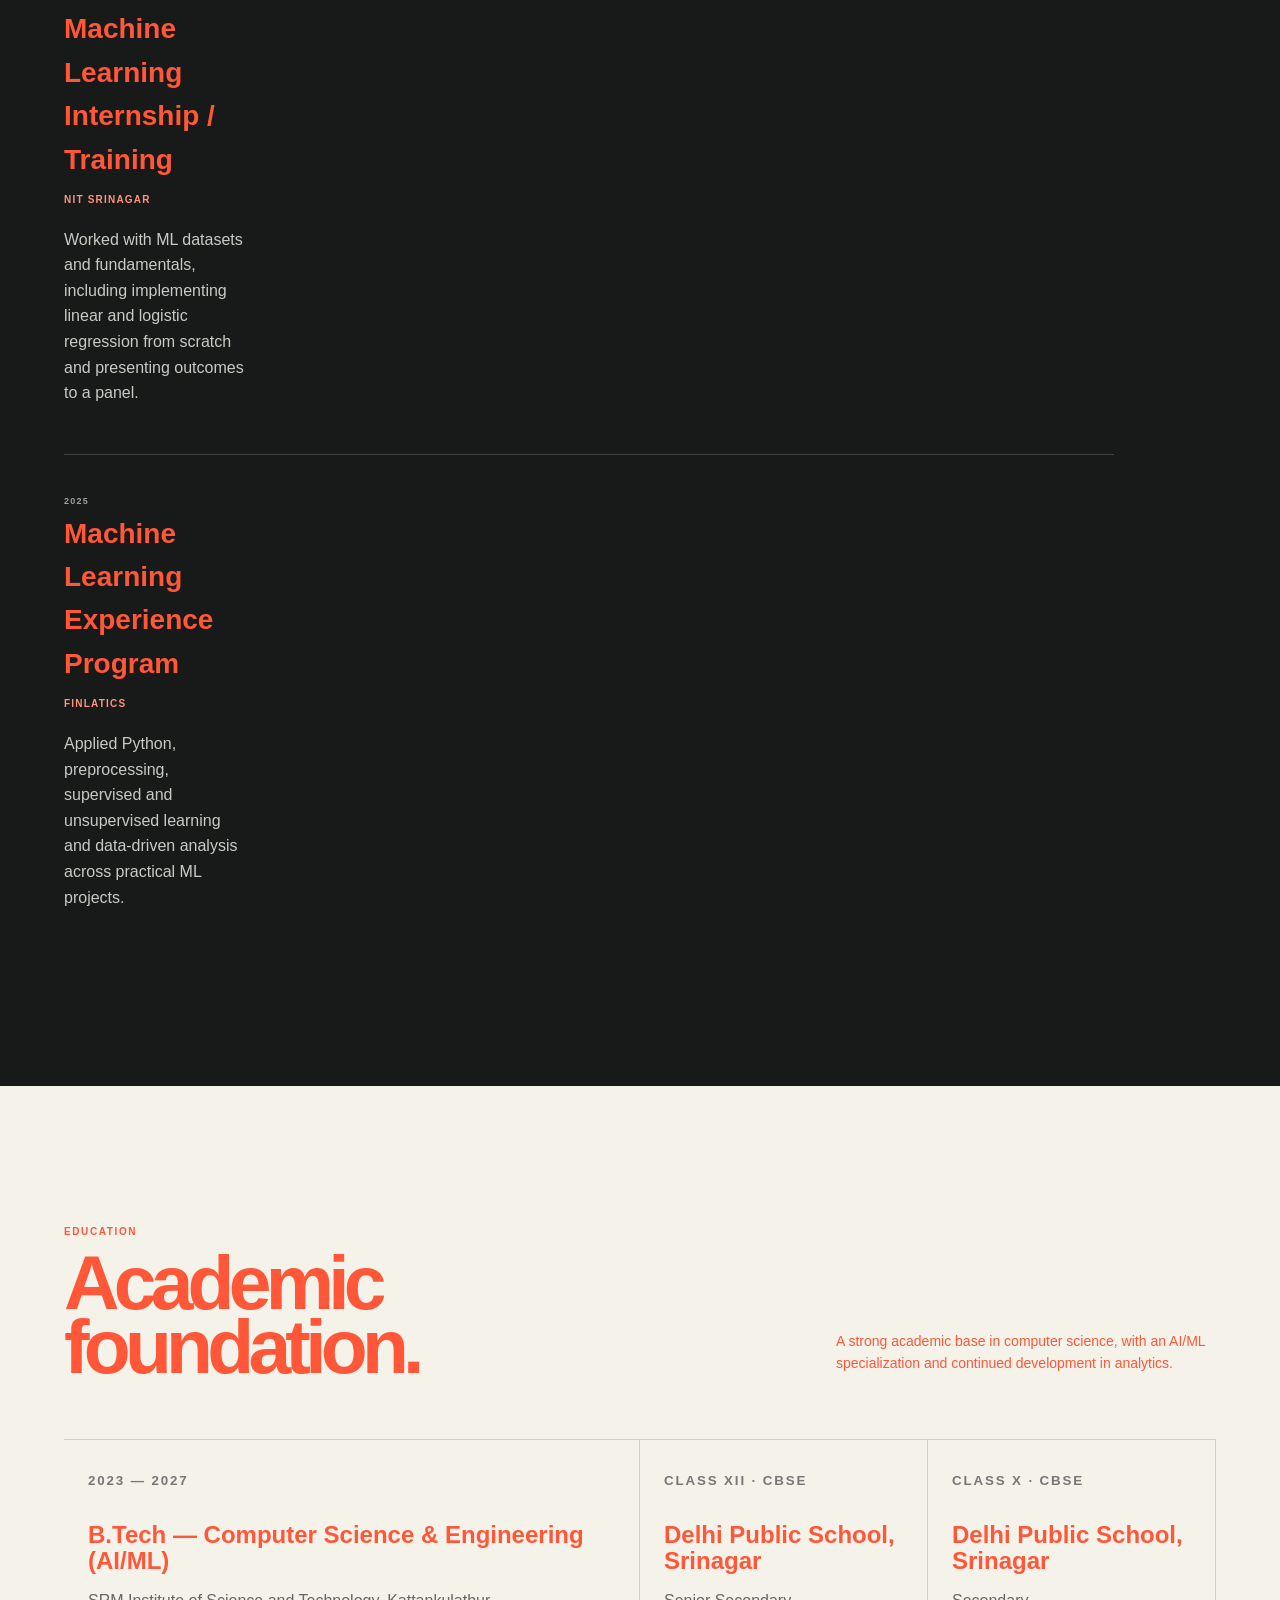
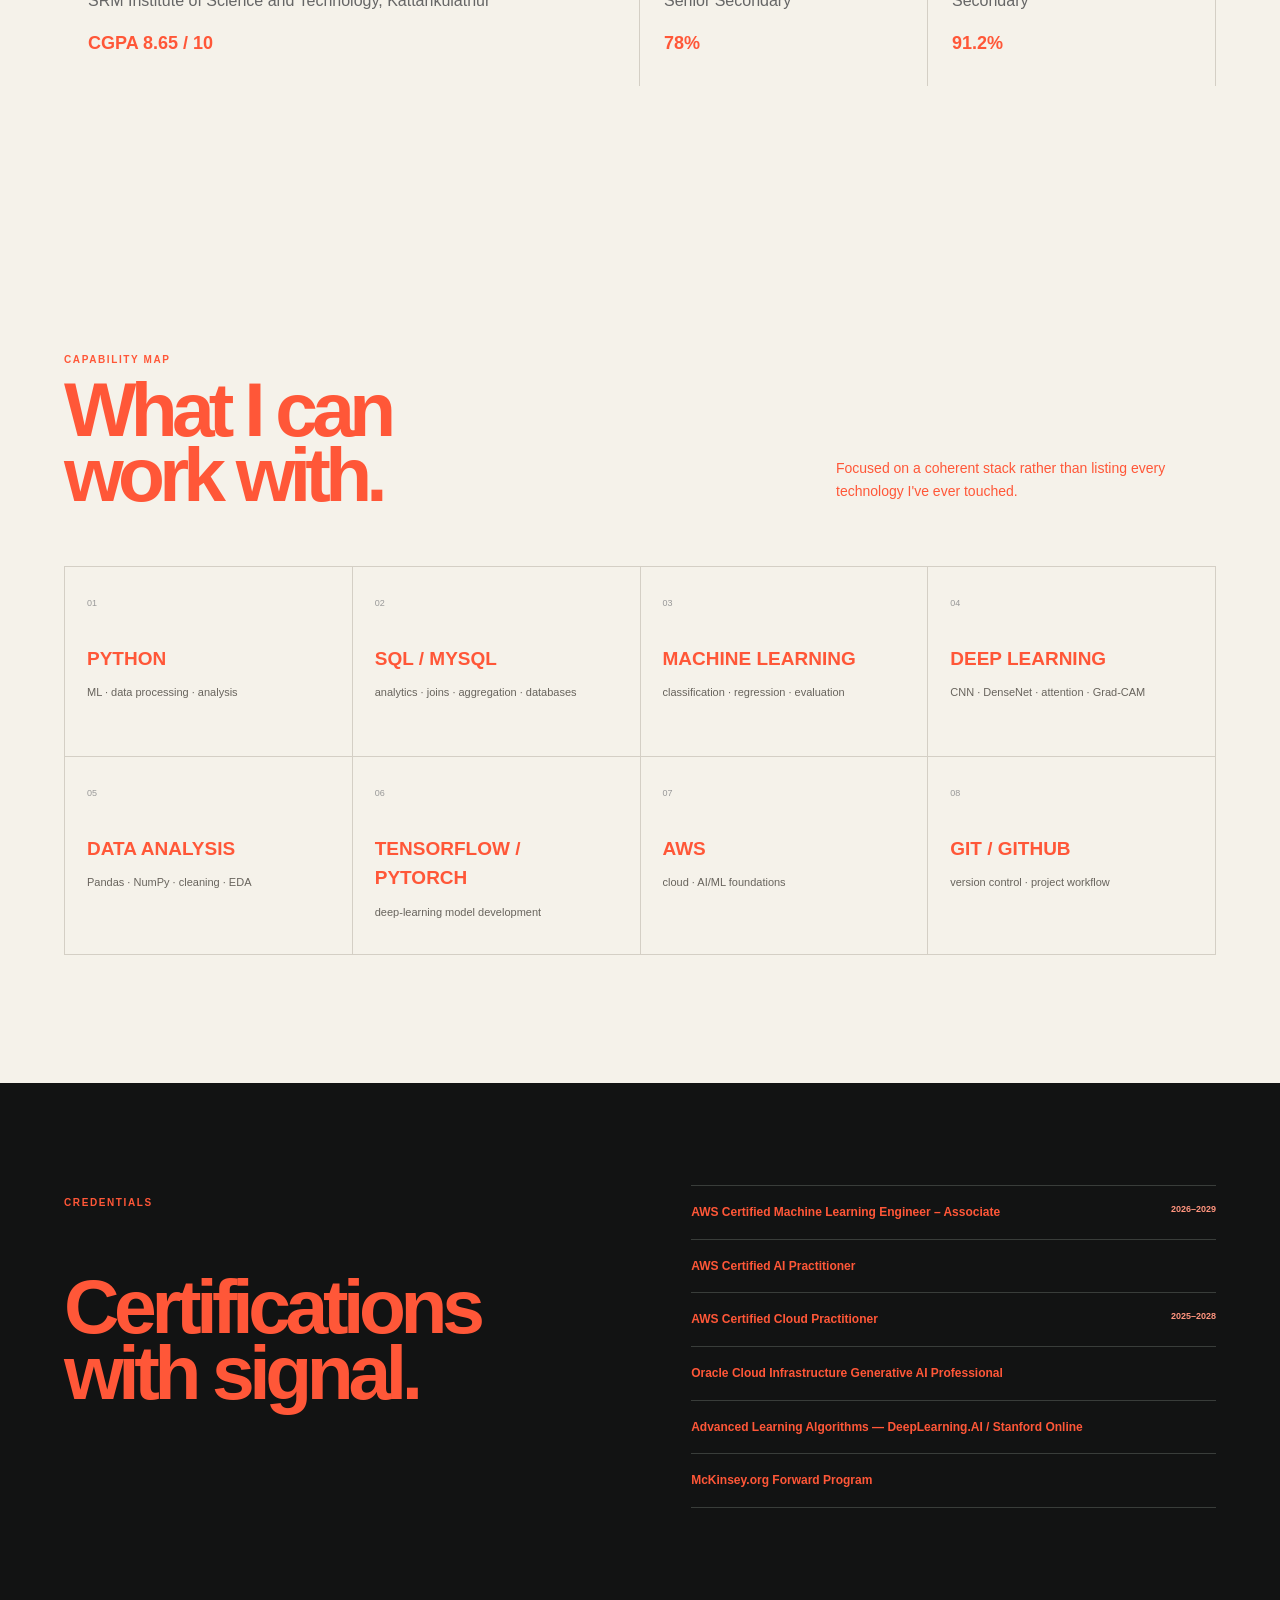
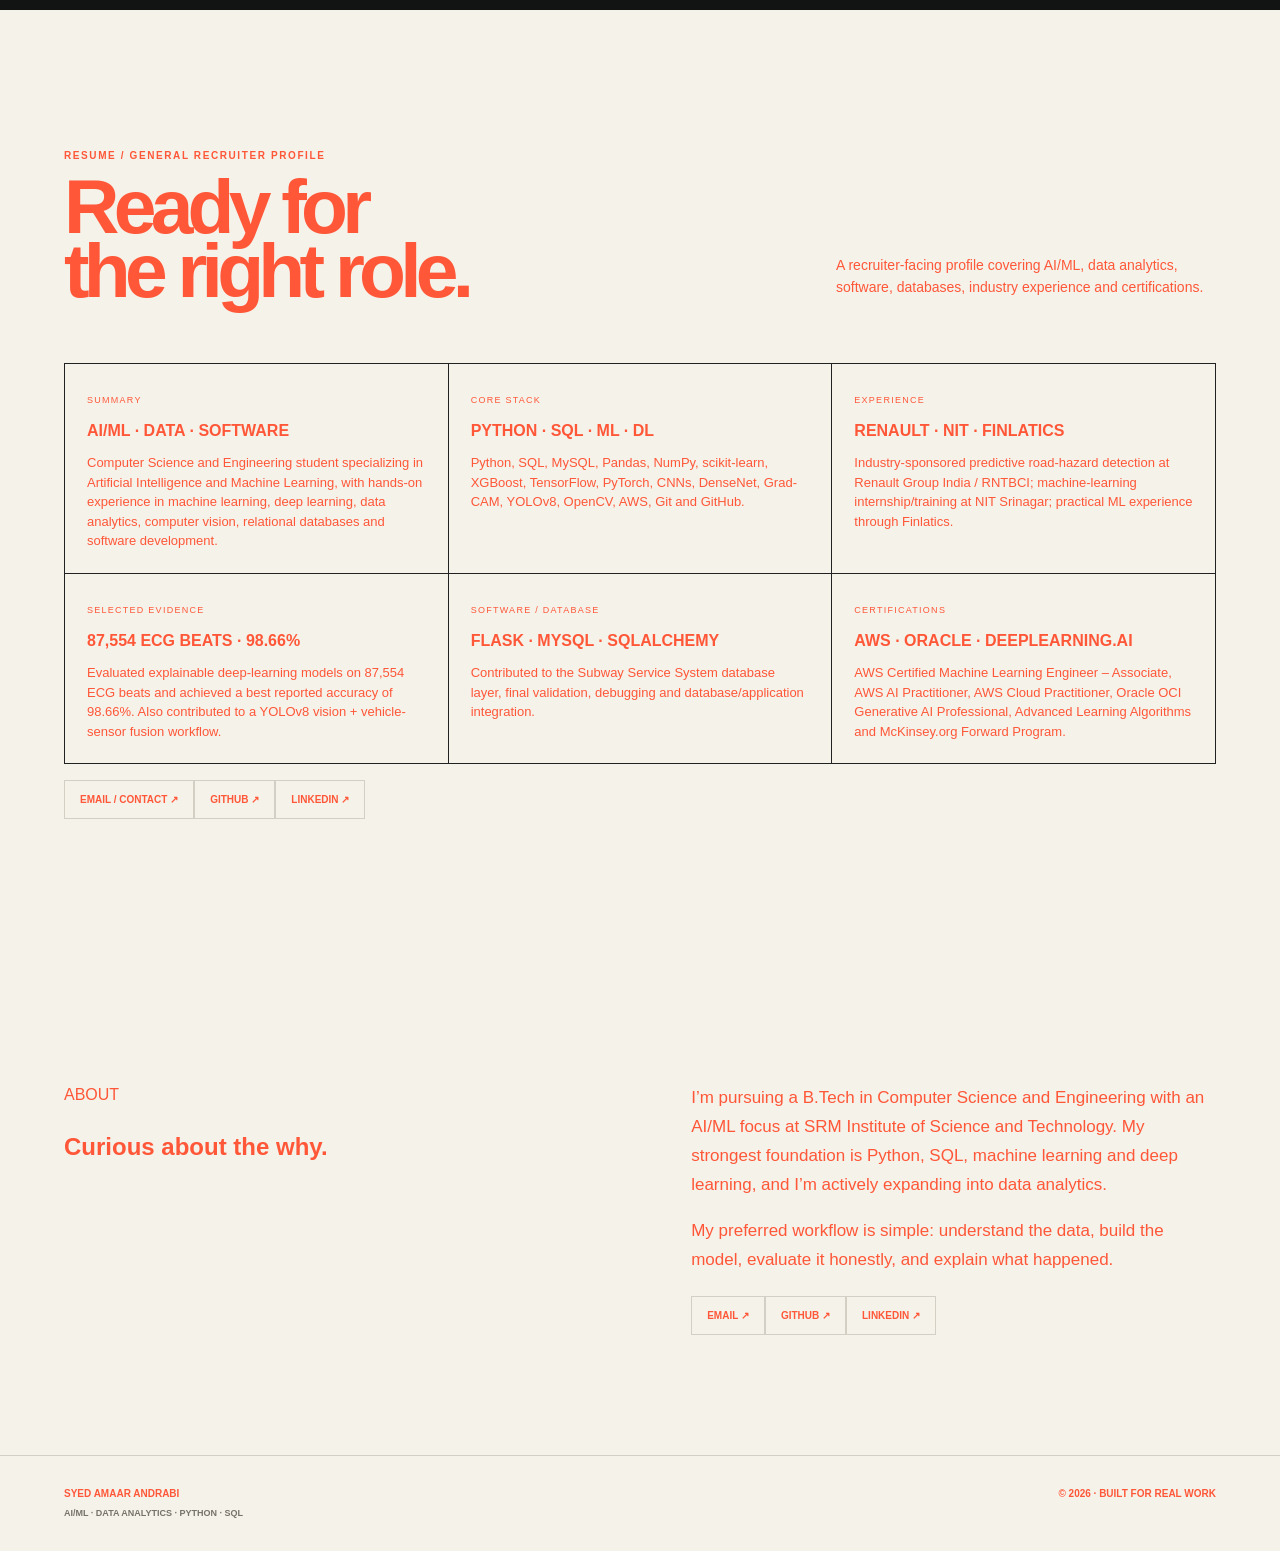
==== commit 4c6043c8: "Embed full recruiter resume section in portfolio homepage" ====
--- a/index.html
+++ b/index.html
@@ -1 +1 @@
-<!doctype html><html lang="en"><head><meta charset="utf-8"><meta name="viewport" content="width=device-width,initial-scale=1"><title>Syed Amaar Andrabi — AI/ML · Data Analytics</title><meta name="description" content="Syed Amaar Andrabi portfolio: applied machine learning, deep learning, data analytics and industry projects."><link rel="stylesheet" href="styles.css?v=4"><link rel="stylesheet" href="mobile-fix.css?v=1"></head><body><nav class="nav"><a class="logo" href="#top">AMAAR<span>.</span></a><div class="navlinks"><a href="#work">Work</a><a href="#proof">Proof</a><a href="#experience">Experience</a><a href="#about">About</a><a href="#education">Education</a><a href="resume.html">Resume</a></div><a class="pill" href="mailto:asyedamaar@gmail.com">Hire / connect ↗</a></nav><section class="hero" id="top"><div class="hero-left"><div class="status"><i/> OPEN TO FULL-TIME + INTERNSHIPS · INDIA-WIDE</div><p class="overline">SYED AMAAR ANDRABI / CSE · AI/ML</p><h1>BUILD.<br/><span>MEASURE.</span><br/>EXPLAIN.</h1><p class="hero-copy">Computer Science & Engineering student focused on AI/ML and data analytics — turning real datasets into measurable models, evidence and practical systems.</p><div class="hero-buttons"><a class="blackbtn" href="#work">See the work ↓</a><a class="linebtn" href="mailto:asyedamaar@gmail.com">Hire / connect ↗</a></div></div><div class="hero-right"><div class="terminal"><div class="termbar"><span>amaar / portfolio</span><b>● ● ●</b></div><div class="termline"><em>$</em> whoami</div><strong>AI/ML + DATA ANALYTICS</strong><div class="termline"><em>$</em> current_focus</div><strong>PYTHON · SQL · ML · DEEP LEARNING</strong><div class="termline"><em>$</em> evidence</div><div class="metrics"><span><b>2027</b><small>GRADUATING</small></span><span><b>87K+</b><small>ECG BEATS</small></span><span><b>AWS</b><small>ML ASSOCIATE</small></span><span><b>YOLOv8</b><small>VISION + SENSOR FUSION</small></span></div><div class="cursor">▌</div></div></div></section><section class="marquee"><span>PYTHON</span><b>×</b><span>SQL</span><b>×</b><span>MACHINE LEARNING</span><b>×</b><span>DEEP LEARNING</span><b>×</b><span>DATA ANALYTICS</span><b>×</b><span>AWS</span></section><section class="work section" id="work"><div class="section-title"><div><p>SELECTED WORK / 04</p><h2>Evidence<br/><i>over adjectives.</i></h2></div><p class="section-intro">I prefer showing what I built, measured and learned over filling a page with buzzwords.</p></div><div class="filterbar"><button class="on" data-filter="ALL">ALL</button><button data-filter="AI/ML">AI/ML</button><button data-filter="INDUSTRY">INDUSTRY</button><button data-filter="DATA">DATA</button><button data-filter="SOFTWARE">SOFTWARE</button><button data-filter="RESEARCH">RESEARCH</button></div><div class="project-grid"><a class="project-card" data-filter="AI/ML" href="projects/cardiac-arrhythmia.html"><div class="cardtop"><span>01 / HEALTHCARE · EXPLAINABLE AI</span><b>01</b></div><div><h3>Explainable Deep Learning for Cardiac Arrhythmia Detection</h3><p>A class-imbalance-aware ECG classification study focused on both predictive performance and model interpretability.</p></div><div class="cardbottom"><span>98.66% best reported accuracy</span><b>VIEW CASE STUDY ↗</b></div></a><a class="project-card" data-filter="INDUSTRY" href="projects/sinkhole-detection.html"><div class="cardtop"><span>02 / INDUSTRY · COMPUTER VISION · SENSOR FUSION</span><b>02</b></div><div><h3>Predictive Sinkhole Detection</h3><p>An industry-sponsored road-hazard detection system combining computer vision from dashcam footage with vehicle accelerometer signals to identify conditions associated with potential sinkhole events.</p></div><div class="cardbottom"><span>YOLOv8 + vehicle sensor fusion</span><b>VIEW CASE STUDY ↗</b></div></a><a class="project-card" data-filter="SOFTWARE" href="projects/subway-service.html"><div class="cardtop"><span>03 / SOFTWARE · DATABASE</span><b>03</b></div><div><h3>Subway Service System</h3><p>A relational booking system where the database layer, final validation and issue resolution were key parts of my contribution.</p></div><div class="cardbottom"><span>SQL / database contribution</span><b>VIEW CASE STUDY ↗</b></div></a><a class="project-card" data-filter="RESEARCH" href="projects/quantum-steganography.html"><div class="cardtop"><span>04 / RESEARCH · QUANTUM</span><b>04</b></div><div><h3>Quantum Steganography</h3><p>A quantum-secured image steganography workflow combining quantum-generated randomness, authenticated encryption and transform-domain embedding.</p></div><div class="cardbottom"><span>8-qubit workflow</span><b>VIEW CASE STUDY ↗</b></div></a></div></section><section class="proof section" id="proof"><div class="section-title"><div><p>PROOF OF WORK</p><h2>Numbers that<br/><i>mean something.</i></h2></div></div><div class="proofgrid"><div><strong>8.65</strong><span>CGPA / 10</span><p>SRM Institute of Science and Technology</p></div><div><strong>87,554</strong><span>ECG BEATS</span><p>Used in the cardiac arrhythmia project</p></div><div><strong>98.66%</strong><span>BEST REPORTED ACCURACY</span><p>Improved DenseNet on the ECG project</p></div><div><strong>YOLOv8</strong><span>VISION MODEL</span><p>Used in the Renault sinkhole-detection workflow</p></div></div></section><section class="experience" id="experience"><div class="section-inner"><div class="section-title light"><div><p>EXPERIENCE</p><h2>From learning<br/>to <i>industry.</i></h2></div></div><div class="exp-list"><article><small>JAN — APR 2026</small><div><h3>Predictive Sinkhole Detection</h3><label>RENAULT GROUP INDIA / RNTBCI</label><p>Contributed to a vision + sensor-fusion solution using YOLOv8, OpenCV and vehicle accelerometer data; supported evaluation and weekly technical reviews with the Renault team.</p></div></article><article><small>JUN — JUL 2025</small><div><h3>Machine Learning Internship / Training</h3><label>NIT SRINAGAR</label><p>Worked with ML datasets and fundamentals, including implementing linear and logistic regression from scratch and presenting outcomes to a panel.</p></div></article><article><small>2025</small><div><h3>Machine Learning Experience Program</h3><label>FINLATICS</label><p>Applied Python, preprocessing, supervised and unsupervised learning and data-driven analysis across practical ML projects.</p></div></article></div></div></section><section class="education section" id="education"><div class="section-title"><div><p>EDUCATION</p><h2>Academic<br/><i>foundation.</i></h2></div><p class="section-intro">A strong academic base in computer science, with an AI/ML specialization and continued development in analytics.</p></div><div class="education-grid"><article><small>2023 — 2027</small><h3>B.Tech — Computer Science & Engineering (AI/ML)</h3><p>SRM Institute of Science and Technology, Kattankulathur</p><strong>CGPA 8.65 / 10</strong></article><article><small>CLASS XII · CBSE</small><h3>Delhi Public School, Srinagar</h3><p>Senior Secondary</p><strong>78%</strong></article><article><small>CLASS X · CBSE</small><h3>Delhi Public School, Srinagar</h3><p>Secondary</p><strong>91.2%</strong></article></div></section><section class="skills section"><div class="section-title"><div><p>CAPABILITY MAP</p><h2>What I can<br/><i>work with.</i></h2></div><p class="section-intro">Focused on a coherent stack rather than listing every technology I've ever touched.</p></div><div class="skilltable"><div><small>01</small><h3>PYTHON</h3><p>ML · data processing · analysis</p></div><div><small>02</small><h3>SQL / MYSQL</h3><p>analytics · joins · aggregation · databases</p></div><div><small>03</small><h3>MACHINE LEARNING</h3><p>classification · regression · evaluation</p></div><div><small>04</small><h3>DEEP LEARNING</h3><p>CNN · DenseNet · attention · Grad-CAM</p></div><div><small>05</small><h3>DATA ANALYSIS</h3><p>Pandas · NumPy · cleaning · EDA</p></div><div><small>06</small><h3>TENSORFLOW / PYTORCH</h3><p>deep-learning model development</p></div><div><small>07</small><h3>AWS</h3><p>cloud · AI/ML foundations</p></div><div><small>08</small><h3>GIT / GITHUB</h3><p>version control · project workflow</p></div></div></section><section class="credentials"><div><p>CREDENTIALS</p><h2>Certifications<br/>with <i>signal.</i></h2></div><div class="credlist"><span>AWS Certified Machine Learning Engineer – Associate <b>2026–2029</b></span><span>AWS Certified AI Practitioner</span><span>AWS Certified Cloud Practitioner <b>2025–2028</b></span><span>Oracle Cloud Infrastructure Generative AI Professional</span><span>Advanced Learning Algorithms — DeepLearning.AI / Stanford Online</span><span>McKinsey.org Forward Program</span></div></section><section class="about section" id="about"><div><p>ABOUT</p><h2>Curious about the <i>why.</i></h2></div><div class="aboutcopy"><p>I’m pursuing a B.Tech in Computer Science and Engineering with an AI/ML focus at SRM Institute of Science and Technology. My strongest foundation is Python, SQL, machine learning and deep learning, and I’m actively expanding into data analytics.</p><p>My preferred workflow is simple: understand the data, build the model, evaluate it honestly, and explain what happened.</p><div class="contact"><a href="mailto:asyedamaar@gmail.com">EMAIL ↗</a><a href="https://github.com/asyedamaar-ops" target="_blank">GITHUB ↗</a><a href="https://www.linkedin.com/in/syed-amaar-andrabi-9a1bb8259/" target="_blank">LINKEDIN ↗</a><a href="resume.html">RESUME ↗</a></div></div></section><footer><div><b>SYED AMAAR ANDRABI</b><span>AI/ML · DATA ANALYTICS · PYTHON · SQL</span></div><div>© 2026 · BUILT FOR REAL WORK</div></footer><script src="script.js"></script></body></html>+<!doctype html><html lang="en"><head><meta charset="utf-8"><meta name="viewport" content="width=device-width,initial-scale=1"><title>Syed Amaar Andrabi — AI/ML · Data Analytics</title><meta name="description" content="Syed Amaar Andrabi portfolio: applied machine learning, deep learning, data analytics and industry projects."><link rel="stylesheet" href="styles.css?v=4"><link rel="stylesheet" href="mobile-fix.css?v=1"></head><body><nav class="nav"><a class="logo" href="#top">AMAAR<span>.</span></a><div class="navlinks"><a href="#work">Work</a><a href="#proof">Proof</a><a href="#experience">Experience</a><a href="#about">About</a><a href="#education">Education</a><a href="#resume">Resume</a></div><a class="pill" href="mailto:asyedamaar@gmail.com">Hire / connect ↗</a></nav><section class="hero" id="top"><div class="hero-left"><div class="status"><i/> OPEN TO FULL-TIME + INTERNSHIPS · INDIA-WIDE</div><p class="overline">SYED AMAAR ANDRABI / CSE · AI/ML</p><h1>BUILD.<br/><span>MEASURE.</span><br/>EXPLAIN.</h1><p class="hero-copy">Computer Science & Engineering student focused on AI/ML and data analytics — turning real datasets into measurable models, evidence and practical systems.</p><div class="hero-buttons"><a class="blackbtn" href="#work">See the work ↓</a><a class="linebtn" href="mailto:asyedamaar@gmail.com">Hire / connect ↗</a></div></div><div class="hero-right"><div class="terminal"><div class="termbar"><span>amaar / portfolio</span><b>● ● ●</b></div><div class="termline"><em>$</em> whoami</div><strong>AI/ML + DATA ANALYTICS</strong><div class="termline"><em>$</em> current_focus</div><strong>PYTHON · SQL · ML · DEEP LEARNING</strong><div class="termline"><em>$</em> evidence</div><div class="metrics"><span><b>2027</b><small>GRADUATING</small></span><span><b>87K+</b><small>ECG BEATS</small></span><span><b>AWS</b><small>ML ASSOCIATE</small></span><span><b>YOLOv8</b><small>VISION + SENSOR FUSION</small></span></div><div class="cursor">▌</div></div></div></section><section class="marquee"><span>PYTHON</span><b>×</b><span>SQL</span><b>×</b><span>MACHINE LEARNING</span><b>×</b><span>DEEP LEARNING</span><b>×</b><span>DATA ANALYTICS</span><b>×</b><span>AWS</span></section><section class="work section" id="work"><div class="section-title"><div><p>SELECTED WORK / 04</p><h2>Evidence<br/><i>over adjectives.</i></h2></div><p class="section-intro">I prefer showing what I built, measured and learned over filling a page with buzzwords.</p></div><div class="filterbar"><button class="on" data-filter="ALL">ALL</button><button data-filter="AI/ML">AI/ML</button><button data-filter="INDUSTRY">INDUSTRY</button><button data-filter="DATA">DATA</button><button data-filter="SOFTWARE">SOFTWARE</button><button data-filter="RESEARCH">RESEARCH</button></div><div class="project-grid"><a class="project-card" data-filter="AI/ML" href="projects/cardiac-arrhythmia.html"><div class="cardtop"><span>01 / HEALTHCARE · EXPLAINABLE AI</span><b>01</b></div><div><h3>Explainable Deep Learning for Cardiac Arrhythmia Detection</h3><p>A class-imbalance-aware ECG classification study focused on both predictive performance and model interpretability.</p></div><div class="cardbottom"><span>98.66% best reported accuracy</span><b>VIEW CASE STUDY ↗</b></div></a><a class="project-card" data-filter="INDUSTRY" href="projects/sinkhole-detection.html"><div class="cardtop"><span>02 / INDUSTRY · COMPUTER VISION · SENSOR FUSION</span><b>02</b></div><div><h3>Predictive Sinkhole Detection</h3><p>An industry-sponsored road-hazard detection system combining computer vision from dashcam footage with vehicle accelerometer signals to identify conditions associated with potential sinkhole events.</p></div><div class="cardbottom"><span>YOLOv8 + vehicle sensor fusion</span><b>VIEW CASE STUDY ↗</b></div></a><a class="project-card" data-filter="SOFTWARE" href="projects/subway-service.html"><div class="cardtop"><span>03 / SOFTWARE · DATABASE</span><b>03</b></div><div><h3>Subway Service System</h3><p>A relational booking system where the database layer, final validation and issue resolution were key parts of my contribution.</p></div><div class="cardbottom"><span>SQL / database contribution</span><b>VIEW CASE STUDY ↗</b></div></a><a class="project-card" data-filter="RESEARCH" href="projects/quantum-steganography.html"><div class="cardtop"><span>04 / RESEARCH · QUANTUM</span><b>04</b></div><div><h3>Quantum Steganography</h3><p>A quantum-secured image steganography workflow combining quantum-generated randomness, authenticated encryption and transform-domain embedding.</p></div><div class="cardbottom"><span>8-qubit workflow</span><b>VIEW CASE STUDY ↗</b></div></a></div></section><section class="proof section" id="proof"><div class="section-title"><div><p>PROOF OF WORK</p><h2>Numbers that<br/><i>mean something.</i></h2></div></div><div class="proofgrid"><div><strong>8.65</strong><span>CGPA / 10</span><p>SRM Institute of Science and Technology</p></div><div><strong>87,554</strong><span>ECG BEATS</span><p>Used in the cardiac arrhythmia project</p></div><div><strong>98.66%</strong><span>BEST REPORTED ACCURACY</span><p>Improved DenseNet on the ECG project</p></div><div><strong>YOLOv8</strong><span>VISION MODEL</span><p>Used in the Renault sinkhole-detection workflow</p></div></div></section><section class="experience" id="experience"><div class="section-inner"><div class="section-title light"><div><p>EXPERIENCE</p><h2>From learning<br/>to <i>industry.</i></h2></div></div><div class="exp-list"><article><small>JAN — APR 2026</small><div><h3>Predictive Sinkhole Detection</h3><label>RENAULT GROUP INDIA / RNTBCI</label><p>Contributed to a vision + sensor-fusion solution using YOLOv8, OpenCV and vehicle accelerometer data; supported evaluation and weekly technical reviews with the Renault team.</p></div></article><article><small>JUN — JUL 2025</small><div><h3>Machine Learning Internship / Training</h3><label>NIT SRINAGAR</label><p>Worked with ML datasets and fundamentals, including implementing linear and logistic regression from scratch and presenting outcomes to a panel.</p></div></article><article><small>2025</small><div><h3>Machine Learning Experience Program</h3><label>FINLATICS</label><p>Applied Python, preprocessing, supervised and unsupervised learning and data-driven analysis across practical ML projects.</p></div></article></div></div></section><section class="education section" id="education"><div class="section-title"><div><p>EDUCATION</p><h2>Academic<br/><i>foundation.</i></h2></div><p class="section-intro">A strong academic base in computer science, with an AI/ML specialization and continued development in analytics.</p></div><div class="education-grid"><article><small>2023 — 2027</small><h3>B.Tech — Computer Science & Engineering (AI/ML)</h3><p>SRM Institute of Science and Technology, Kattankulathur</p><strong>CGPA 8.65 / 10</strong></article><article><small>CLASS XII · CBSE</small><h3>Delhi Public School, Srinagar</h3><p>Senior Secondary</p><strong>78%</strong></article><article><small>CLASS X · CBSE</small><h3>Delhi Public School, Srinagar</h3><p>Secondary</p><strong>91.2%</strong></article></div></section><section class="skills section"><div class="section-title"><div><p>CAPABILITY MAP</p><h2>What I can<br/><i>work with.</i></h2></div><p class="section-intro">Focused on a coherent stack rather than listing every technology I've ever touched.</p></div><div class="skilltable"><div><small>01</small><h3>PYTHON</h3><p>ML · data processing · analysis</p></div><div><small>02</small><h3>SQL / MYSQL</h3><p>analytics · joins · aggregation · databases</p></div><div><small>03</small><h3>MACHINE LEARNING</h3><p>classification · regression · evaluation</p></div><div><small>04</small><h3>DEEP LEARNING</h3><p>CNN · DenseNet · attention · Grad-CAM</p></div><div><small>05</small><h3>DATA ANALYSIS</h3><p>Pandas · NumPy · cleaning · EDA</p></div><div><small>06</small><h3>TENSORFLOW / PYTORCH</h3><p>deep-learning model development</p></div><div><small>07</small><h3>AWS</h3><p>cloud · AI/ML foundations</p></div><div><small>08</small><h3>GIT / GITHUB</h3><p>version control · project workflow</p></div></div></section><section class="credentials"><div><p>CREDENTIALS</p><h2>Certifications<br/>with <i>signal.</i></h2></div><div class="credlist"><span>AWS Certified Machine Learning Engineer – Associate <b>2026–2029</b></span><span>AWS Certified AI Practitioner</span><span>AWS Certified Cloud Practitioner <b>2025–2028</b></span><span>Oracle Cloud Infrastructure Generative AI Professional</span><span>Advanced Learning Algorithms — DeepLearning.AI / Stanford Online</span><span>McKinsey.org Forward Program</span></div></section><section class="resume-inline section" id="resume"><div class="section-title"><div><p>RESUME / GENERAL RECRUITER PROFILE</p><h2>Ready for<br/><i>the right role.</i></h2></div><p class="section-intro">A recruiter-facing profile covering AI/ML, data analytics, software, databases, industry experience and certifications.</p></div><div class="resume-inline-grid"><article><small>SUMMARY</small><h3>AI/ML · DATA · SOFTWARE</h3><p>Computer Science and Engineering student specializing in Artificial Intelligence and Machine Learning, with hands-on experience in machine learning, deep learning, data analytics, computer vision, relational databases and software development.</p></article><article><small>CORE STACK</small><h3>PYTHON · SQL · ML · DL</h3><p>Python, SQL, MySQL, Pandas, NumPy, scikit-learn, XGBoost, TensorFlow, PyTorch, CNNs, DenseNet, Grad-CAM, YOLOv8, OpenCV, AWS, Git and GitHub.</p></article><article><small>EXPERIENCE</small><h3>RENAULT · NIT · FINLATICS</h3><p>Industry-sponsored predictive road-hazard detection at Renault Group India / RNTBCI; machine-learning internship/training at NIT Srinagar; practical ML experience through Finlatics.</p></article><article><small>SELECTED EVIDENCE</small><h3>87,554 ECG BEATS · 98.66%</h3><p>Evaluated explainable deep-learning models on 87,554 ECG beats and achieved a best reported accuracy of 98.66%. Also contributed to a YOLOv8 vision + vehicle-sensor fusion workflow.</p></article><article><small>SOFTWARE / DATABASE</small><h3>FLASK · MYSQL · SQLALCHEMY</h3><p>Contributed to the Subway Service System database layer, final validation, debugging and database/application integration.</p></article><article><small>CERTIFICATIONS</small><h3>AWS · ORACLE · DEEPLEARNING.AI</h3><p>AWS Certified Machine Learning Engineer – Associate, AWS AI Practitioner, AWS Cloud Practitioner, Oracle OCI Generative AI Professional, Advanced Learning Algorithms and McKinsey.org Forward Program.</p></article></div><div class="contact"><a href="mailto:asyedamaar@gmail.com">EMAIL / CONTACT ↗</a><a href="https://github.com/asyedamaar-ops" target="_blank">GITHUB ↗</a><a href="https://www.linkedin.com/in/syed-amaar-andrabi-9a1bb8259/" target="_blank">LINKEDIN ↗</a></div></section><section class="about section" id="about"><div><p>ABOUT</p><h2>Curious about the <i>why.</i></h2></div><div class="aboutcopy"><p>I’m pursuing a B.Tech in Computer Science and Engineering with an AI/ML focus at SRM Institute of Science and Technology. My strongest foundation is Python, SQL, machine learning and deep learning, and I’m actively expanding into data analytics.</p><p>My preferred workflow is simple: understand the data, build the model, evaluate it honestly, and explain what happened.</p><div class="contact"><a href="mailto:asyedamaar@gmail.com">EMAIL ↗</a><a href="https://github.com/asyedamaar-ops" target="_blank">GITHUB ↗</a><a href="https://www.linkedin.com/in/syed-amaar-andrabi-9a1bb8259/" target="_blank">LINKEDIN ↗</a></div></div></section><footer><div><b>SYED AMAAR ANDRABI</b><span>AI/ML · DATA ANALYTICS · PYTHON · SQL</span></div><div>© 2026 · BUILT FOR REAL WORK</div></footer><style>.resume-inline-grid{display:grid;grid-template-columns:repeat(3,1fr);border-top:1px solid #222;border-left:1px solid #222}.resume-inline-grid article{padding:22px;border-right:1px solid #222;border-bottom:1px solid #222}.resume-inline-grid small{font-size:9px;letter-spacing:.14em}.resume-inline-grid h3{font-size:16px;margin:9px 0}.resume-inline-grid p{font-size:13px;line-height:1.5;margin:0}.resume-inline .contact{margin-top:22px}@media(max-width:850px){.resume-inline-grid{grid-template-columns:1fr 1fr}}@media(max-width:520px){.resume-inline-grid{grid-template-columns:1fr}.resume-inline-grid article{padding:18px}}</style><script src="script.js"></script></body></html>
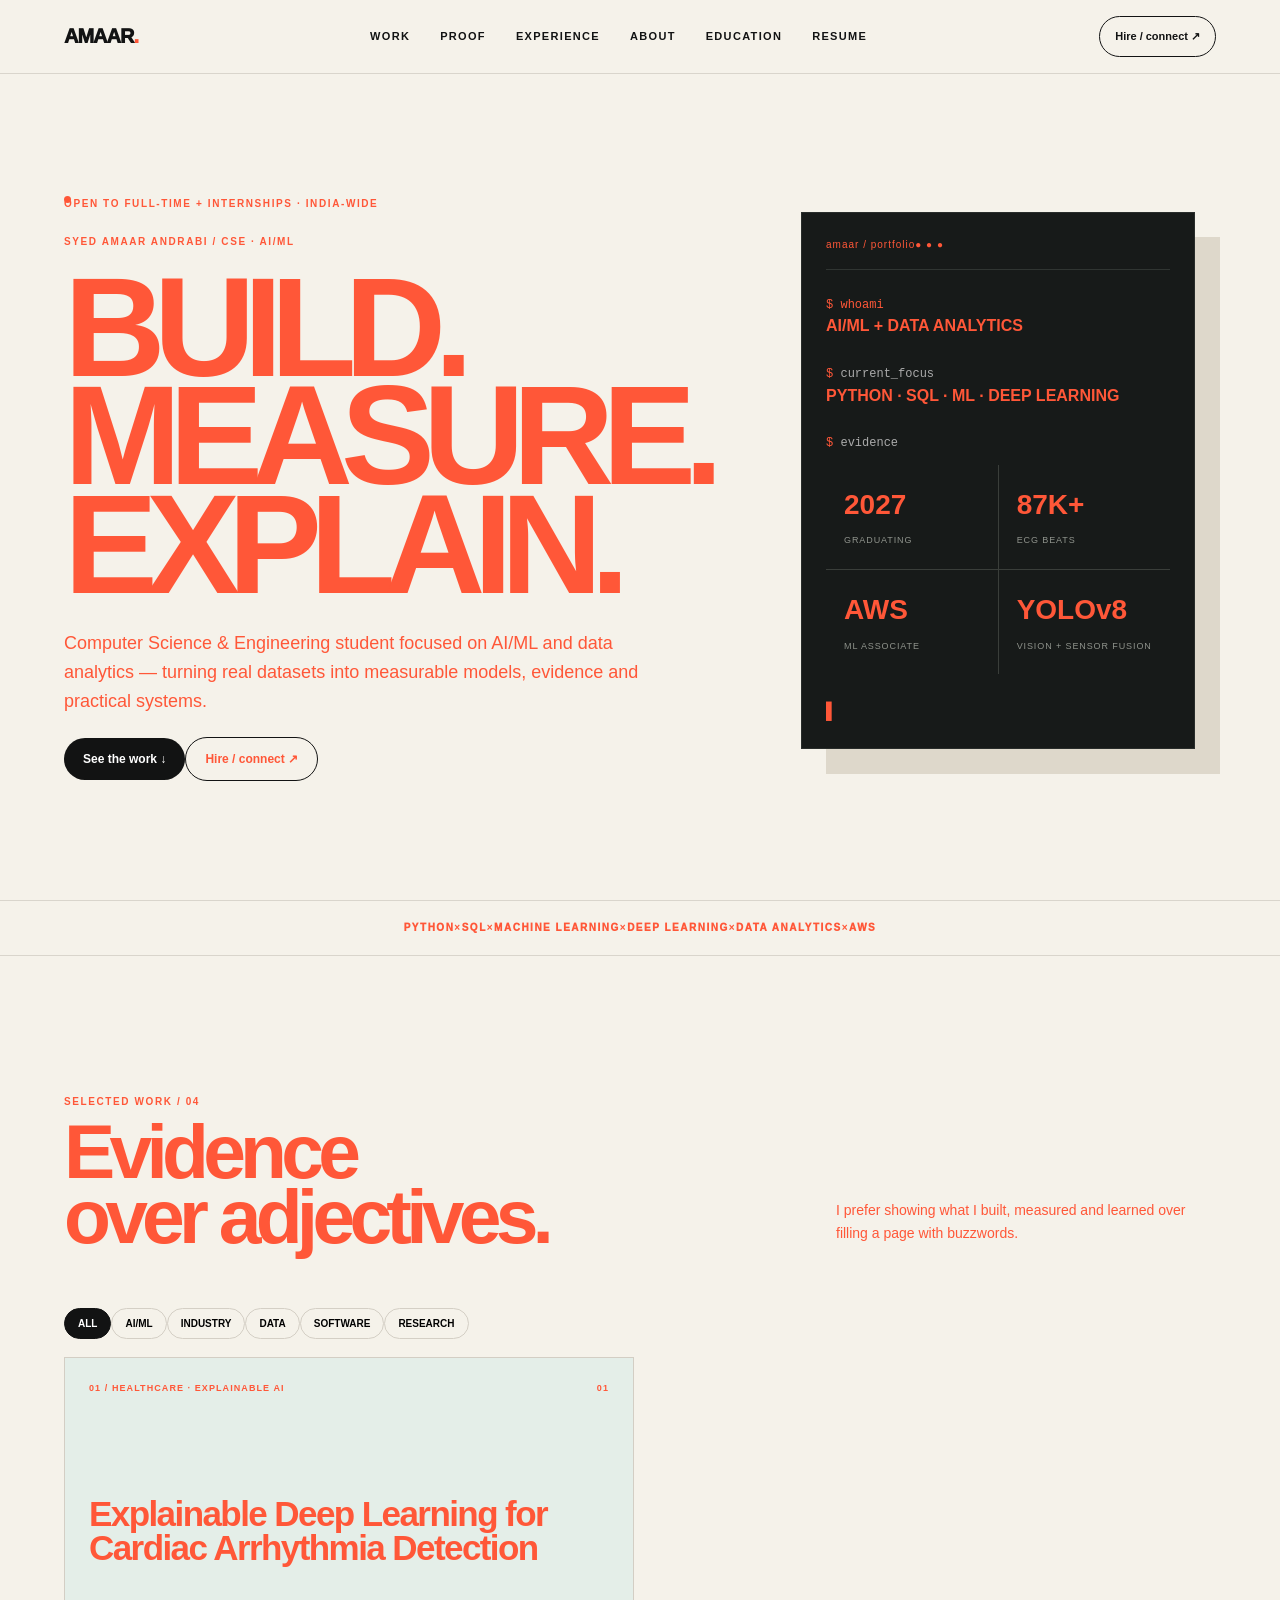
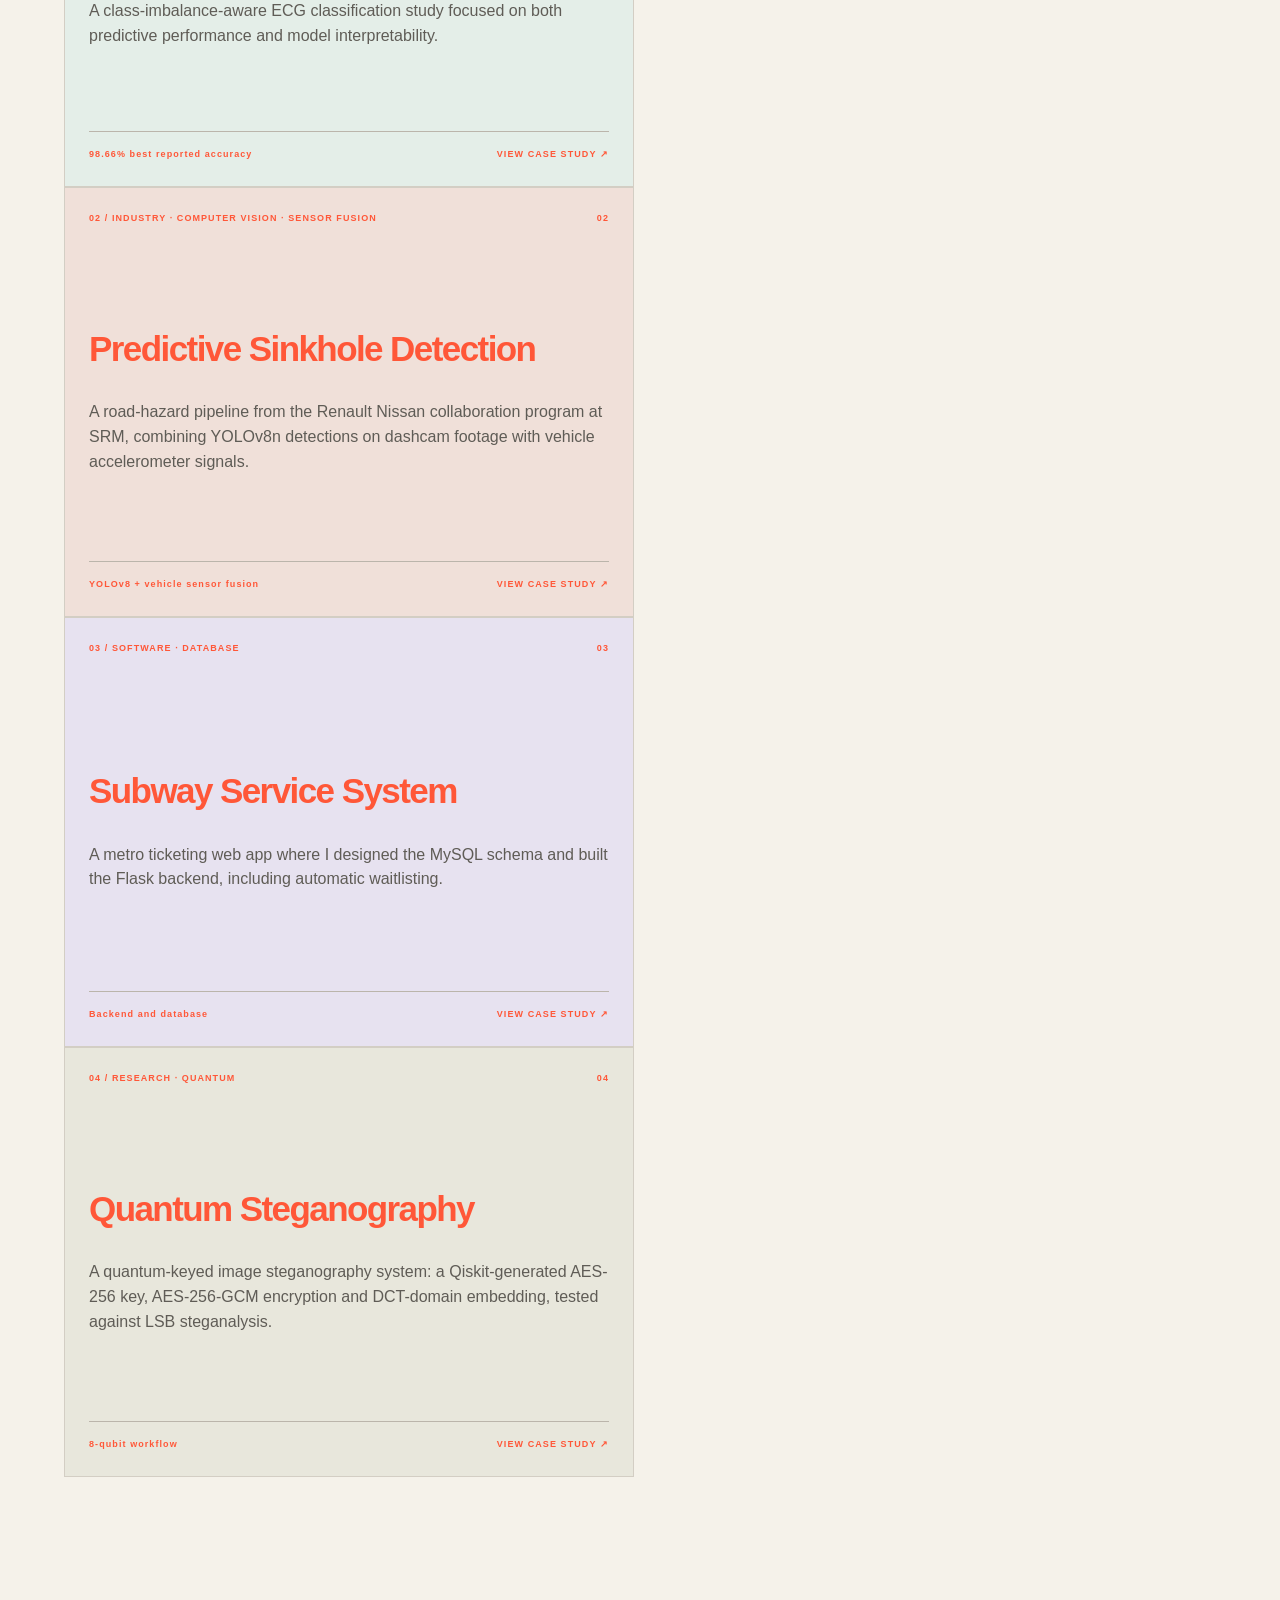
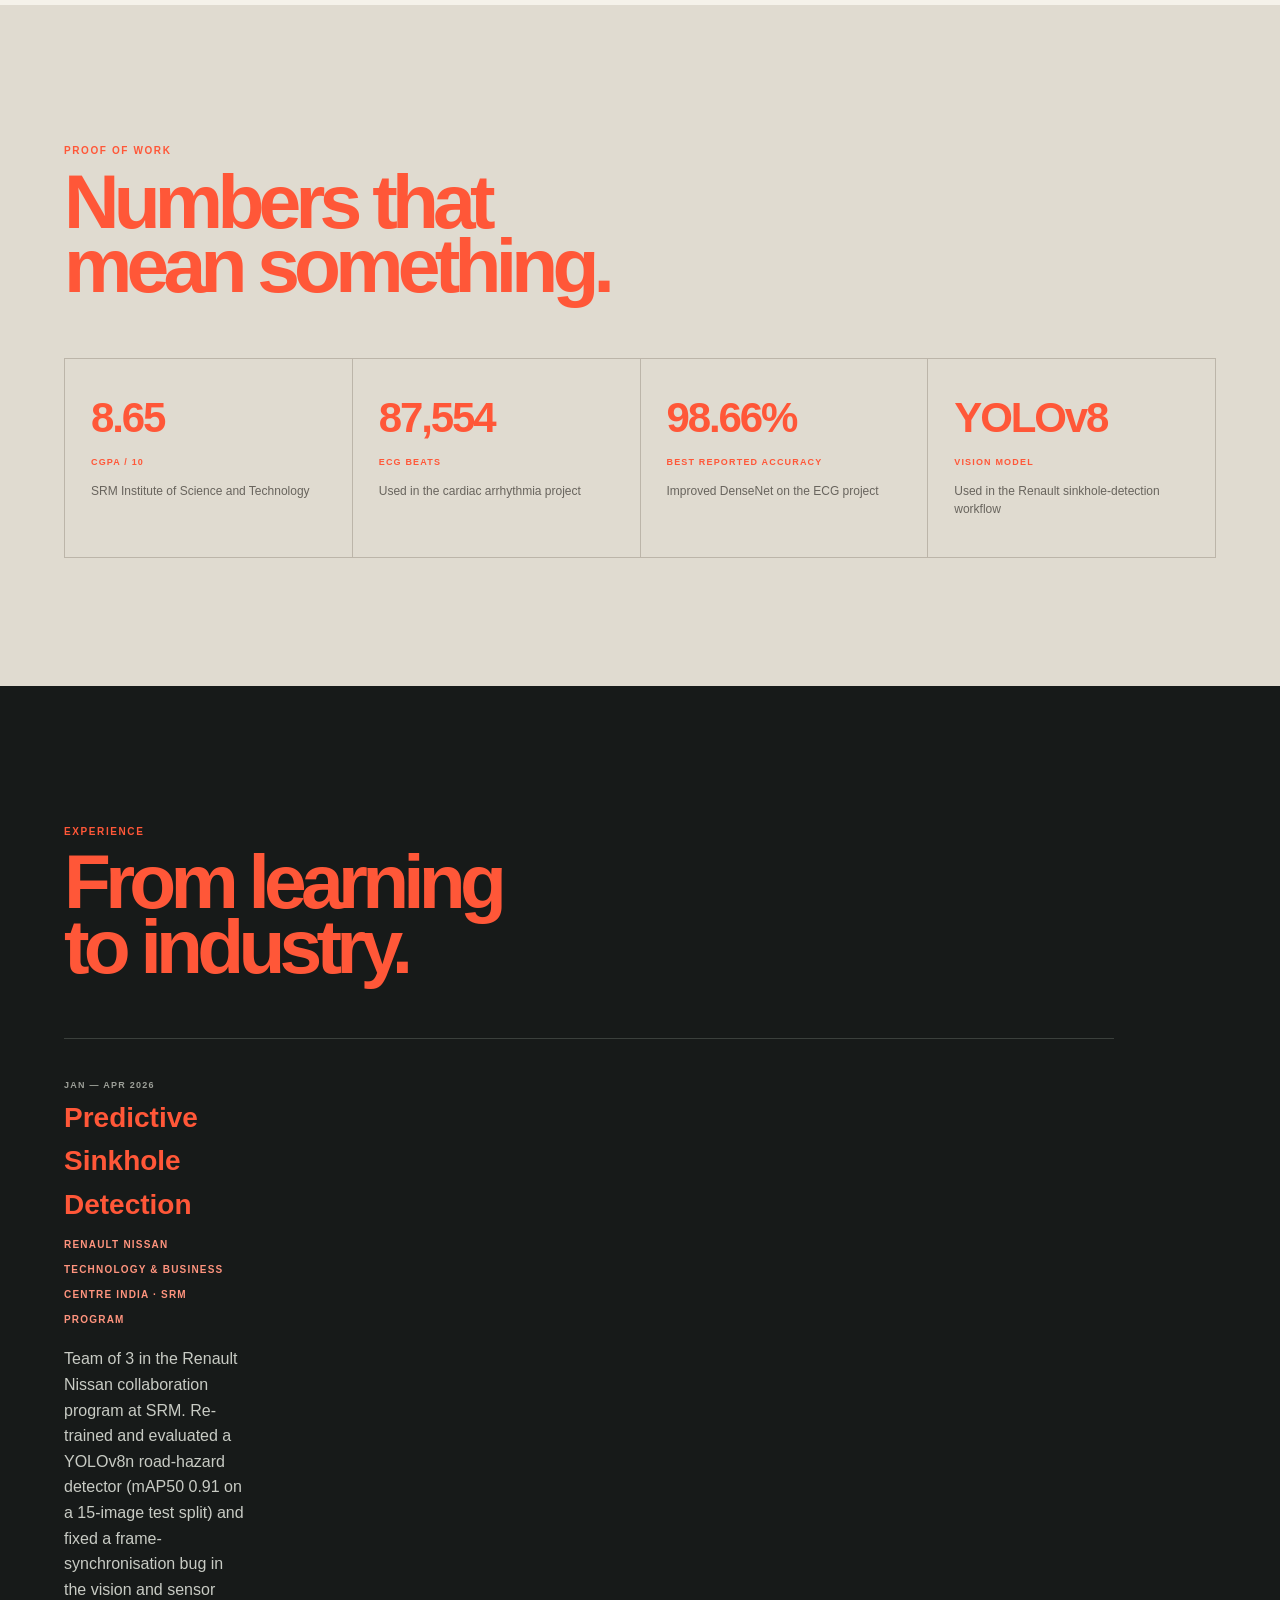
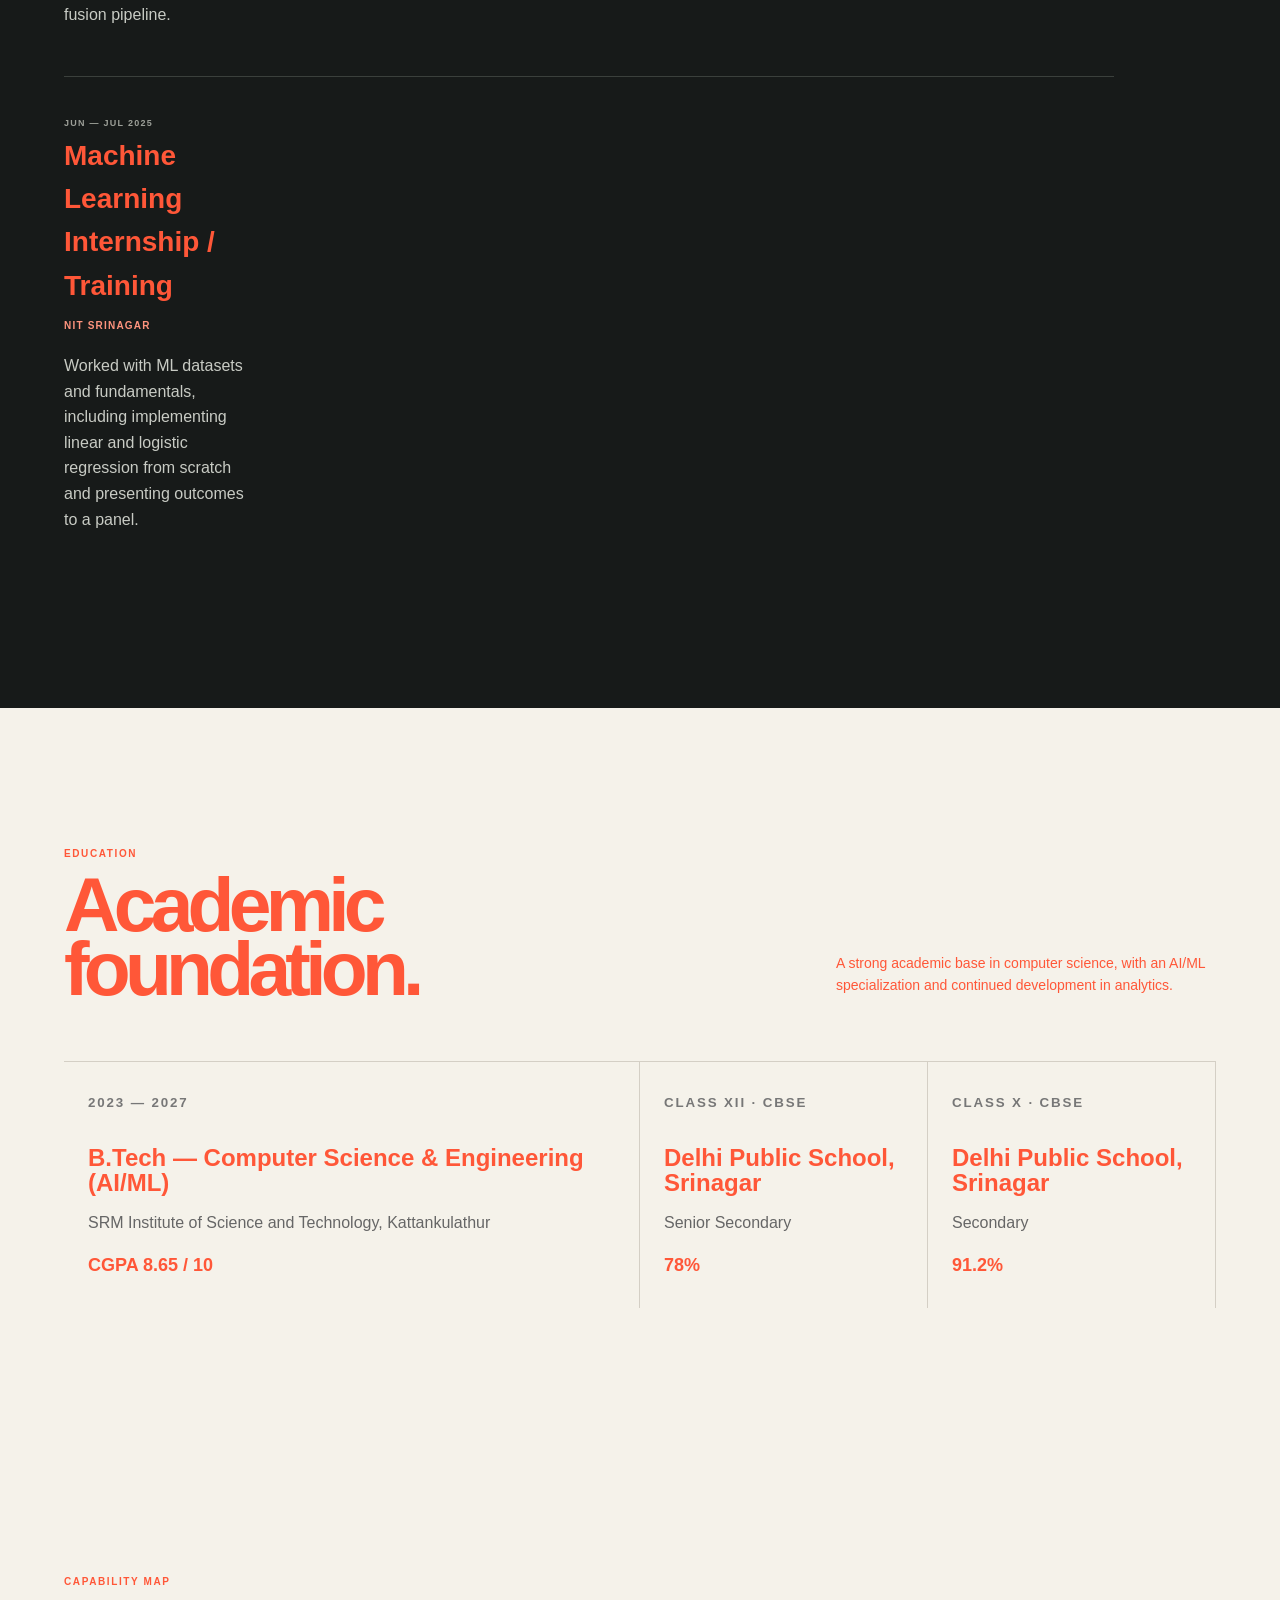
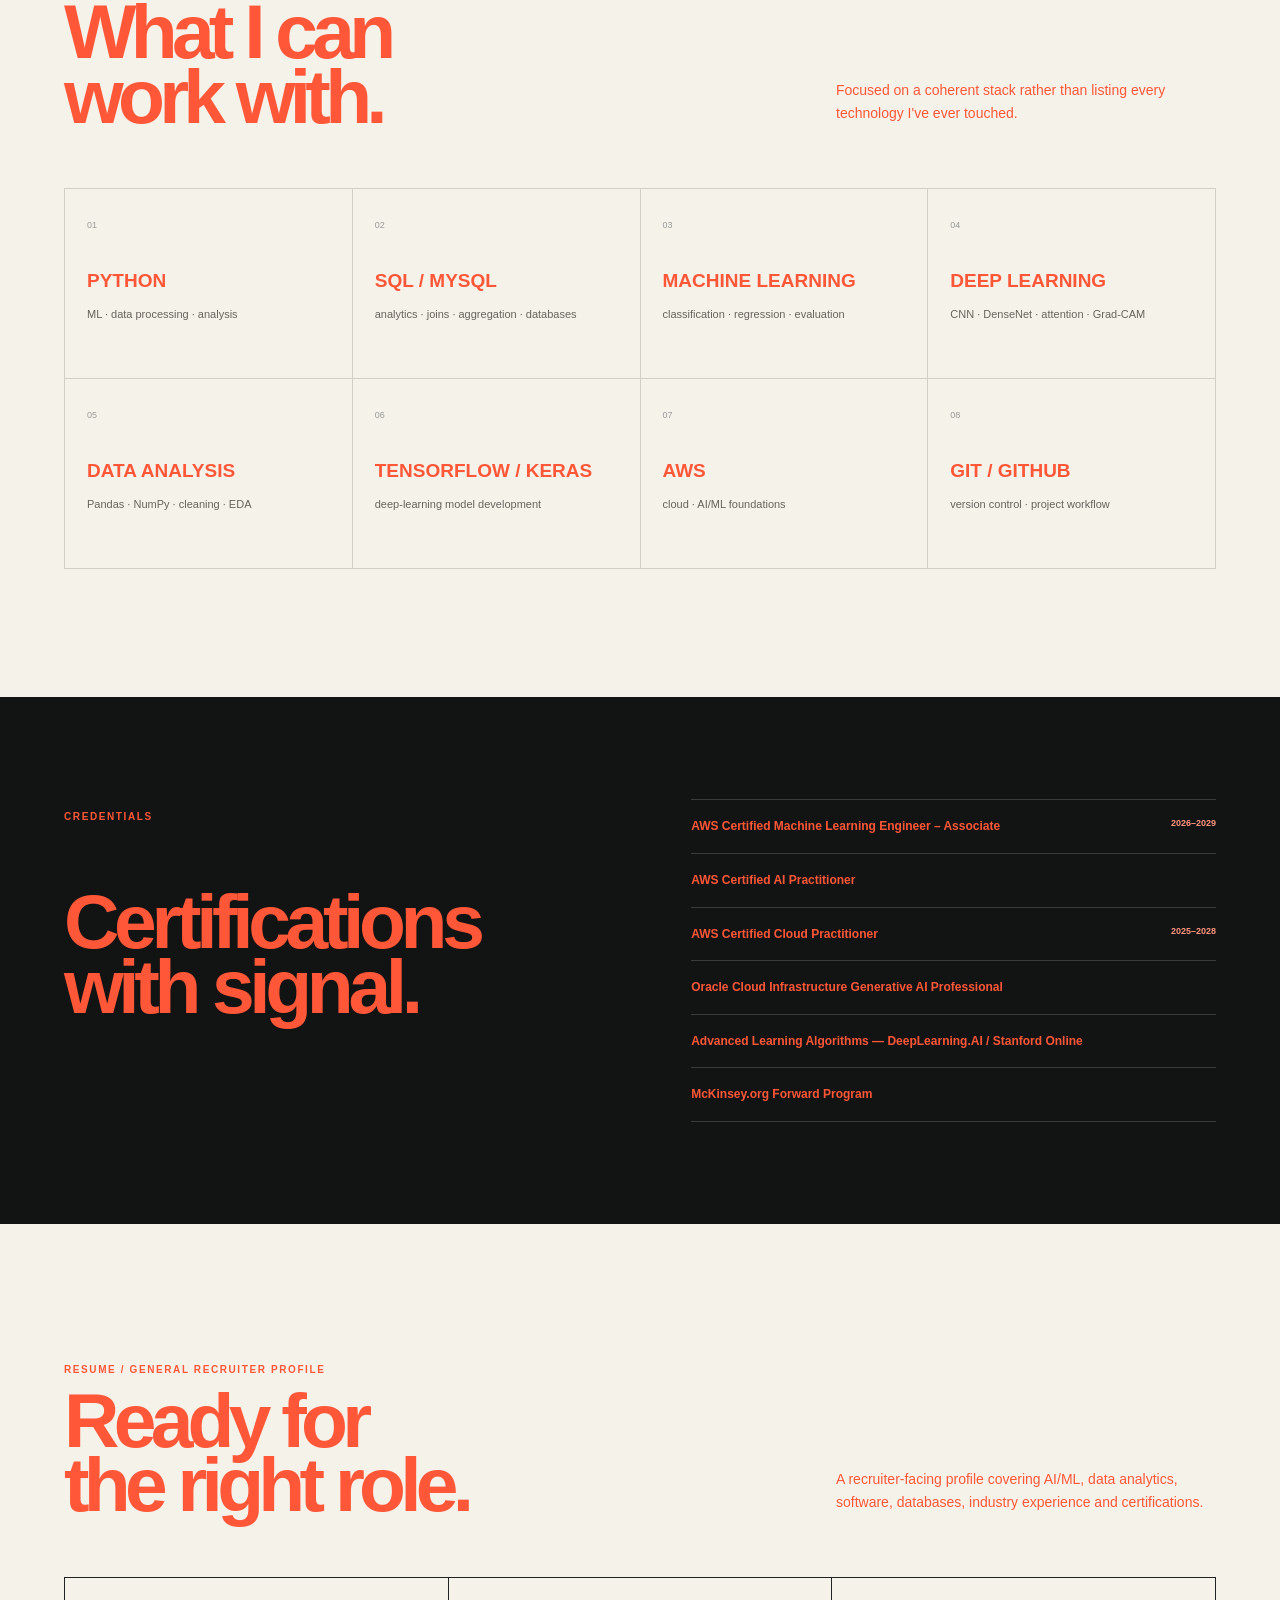
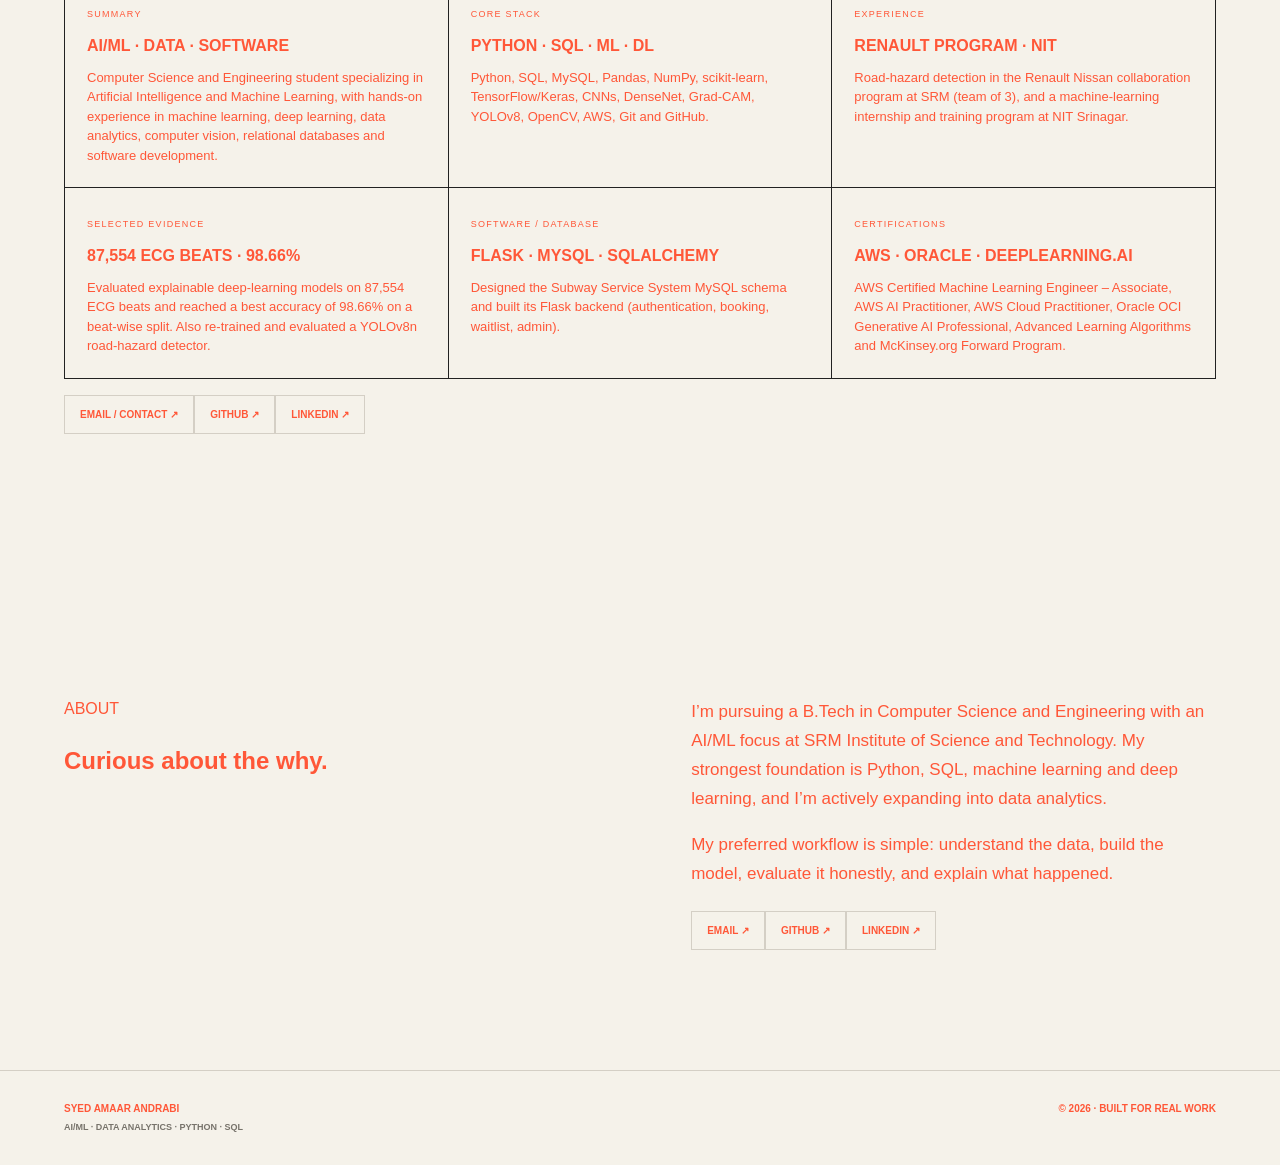
==== commit 817e87b8: "Add files via upload" ====
--- a/index.html
+++ b/index.html
@@ -1 +1 @@
-<!doctype html><html lang="en"><head><meta charset="utf-8"><meta name="viewport" content="width=device-width,initial-scale=1"><title>Syed Amaar Andrabi — AI/ML · Data Analytics</title><meta name="description" content="Syed Amaar Andrabi portfolio: applied machine learning, deep learning, data analytics and industry projects."><link rel="stylesheet" href="styles.css?v=4"><link rel="stylesheet" href="mobile-fix.css?v=1"></head><body><nav class="nav"><a class="logo" href="#top">AMAAR<span>.</span></a><div class="navlinks"><a href="#work">Work</a><a href="#proof">Proof</a><a href="#experience">Experience</a><a href="#about">About</a><a href="#education">Education</a><a href="#resume">Resume</a></div><a class="pill" href="mailto:asyedamaar@gmail.com">Hire / connect ↗</a></nav><section class="hero" id="top"><div class="hero-left"><div class="status"><i/> OPEN TO FULL-TIME + INTERNSHIPS · INDIA-WIDE</div><p class="overline">SYED AMAAR ANDRABI / CSE · AI/ML</p><h1>BUILD.<br/><span>MEASURE.</span><br/>EXPLAIN.</h1><p class="hero-copy">Computer Science & Engineering student focused on AI/ML and data analytics — turning real datasets into measurable models, evidence and practical systems.</p><div class="hero-buttons"><a class="blackbtn" href="#work">See the work ↓</a><a class="linebtn" href="mailto:asyedamaar@gmail.com">Hire / connect ↗</a></div></div><div class="hero-right"><div class="terminal"><div class="termbar"><span>amaar / portfolio</span><b>● ● ●</b></div><div class="termline"><em>$</em> whoami</div><strong>AI/ML + DATA ANALYTICS</strong><div class="termline"><em>$</em> current_focus</div><strong>PYTHON · SQL · ML · DEEP LEARNING</strong><div class="termline"><em>$</em> evidence</div><div class="metrics"><span><b>2027</b><small>GRADUATING</small></span><span><b>87K+</b><small>ECG BEATS</small></span><span><b>AWS</b><small>ML ASSOCIATE</small></span><span><b>YOLOv8</b><small>VISION + SENSOR FUSION</small></span></div><div class="cursor">▌</div></div></div></section><section class="marquee"><span>PYTHON</span><b>×</b><span>SQL</span><b>×</b><span>MACHINE LEARNING</span><b>×</b><span>DEEP LEARNING</span><b>×</b><span>DATA ANALYTICS</span><b>×</b><span>AWS</span></section><section class="work section" id="work"><div class="section-title"><div><p>SELECTED WORK / 04</p><h2>Evidence<br/><i>over adjectives.</i></h2></div><p class="section-intro">I prefer showing what I built, measured and learned over filling a page with buzzwords.</p></div><div class="filterbar"><button class="on" data-filter="ALL">ALL</button><button data-filter="AI/ML">AI/ML</button><button data-filter="INDUSTRY">INDUSTRY</button><button data-filter="DATA">DATA</button><button data-filter="SOFTWARE">SOFTWARE</button><button data-filter="RESEARCH">RESEARCH</button></div><div class="project-grid"><a class="project-card" data-filter="AI/ML" href="projects/cardiac-arrhythmia.html"><div class="cardtop"><span>01 / HEALTHCARE · EXPLAINABLE AI</span><b>01</b></div><div><h3>Explainable Deep Learning for Cardiac Arrhythmia Detection</h3><p>A class-imbalance-aware ECG classification study focused on both predictive performance and model interpretability.</p></div><div class="cardbottom"><span>98.66% best reported accuracy</span><b>VIEW CASE STUDY ↗</b></div></a><a class="project-card" data-filter="INDUSTRY" href="projects/sinkhole-detection.html"><div class="cardtop"><span>02 / INDUSTRY · COMPUTER VISION · SENSOR FUSION</span><b>02</b></div><div><h3>Predictive Sinkhole Detection</h3><p>An industry-sponsored road-hazard detection system combining computer vision from dashcam footage with vehicle accelerometer signals to identify conditions associated with potential sinkhole events.</p></div><div class="cardbottom"><span>YOLOv8 + vehicle sensor fusion</span><b>VIEW CASE STUDY ↗</b></div></a><a class="project-card" data-filter="SOFTWARE" href="projects/subway-service.html"><div class="cardtop"><span>03 / SOFTWARE · DATABASE</span><b>03</b></div><div><h3>Subway Service System</h3><p>A relational booking system where the database layer, final validation and issue resolution were key parts of my contribution.</p></div><div class="cardbottom"><span>SQL / database contribution</span><b>VIEW CASE STUDY ↗</b></div></a><a class="project-card" data-filter="RESEARCH" href="projects/quantum-steganography.html"><div class="cardtop"><span>04 / RESEARCH · QUANTUM</span><b>04</b></div><div><h3>Quantum Steganography</h3><p>A quantum-secured image steganography workflow combining quantum-generated randomness, authenticated encryption and transform-domain embedding.</p></div><div class="cardbottom"><span>8-qubit workflow</span><b>VIEW CASE STUDY ↗</b></div></a></div></section><section class="proof section" id="proof"><div class="section-title"><div><p>PROOF OF WORK</p><h2>Numbers that<br/><i>mean something.</i></h2></div></div><div class="proofgrid"><div><strong>8.65</strong><span>CGPA / 10</span><p>SRM Institute of Science and Technology</p></div><div><strong>87,554</strong><span>ECG BEATS</span><p>Used in the cardiac arrhythmia project</p></div><div><strong>98.66%</strong><span>BEST REPORTED ACCURACY</span><p>Improved DenseNet on the ECG project</p></div><div><strong>YOLOv8</strong><span>VISION MODEL</span><p>Used in the Renault sinkhole-detection workflow</p></div></div></section><section class="experience" id="experience"><div class="section-inner"><div class="section-title light"><div><p>EXPERIENCE</p><h2>From learning<br/>to <i>industry.</i></h2></div></div><div class="exp-list"><article><small>JAN — APR 2026</small><div><h3>Predictive Sinkhole Detection</h3><label>RENAULT GROUP INDIA / RNTBCI</label><p>Contributed to a vision + sensor-fusion solution using YOLOv8, OpenCV and vehicle accelerometer data; supported evaluation and weekly technical reviews with the Renault team.</p></div></article><article><small>JUN — JUL 2025</small><div><h3>Machine Learning Internship / Training</h3><label>NIT SRINAGAR</label><p>Worked with ML datasets and fundamentals, including implementing linear and logistic regression from scratch and presenting outcomes to a panel.</p></div></article><article><small>2025</small><div><h3>Machine Learning Experience Program</h3><label>FINLATICS</label><p>Applied Python, preprocessing, supervised and unsupervised learning and data-driven analysis across practical ML projects.</p></div></article></div></div></section><section class="education section" id="education"><div class="section-title"><div><p>EDUCATION</p><h2>Academic<br/><i>foundation.</i></h2></div><p class="section-intro">A strong academic base in computer science, with an AI/ML specialization and continued development in analytics.</p></div><div class="education-grid"><article><small>2023 — 2027</small><h3>B.Tech — Computer Science & Engineering (AI/ML)</h3><p>SRM Institute of Science and Technology, Kattankulathur</p><strong>CGPA 8.65 / 10</strong></article><article><small>CLASS XII · CBSE</small><h3>Delhi Public School, Srinagar</h3><p>Senior Secondary</p><strong>78%</strong></article><article><small>CLASS X · CBSE</small><h3>Delhi Public School, Srinagar</h3><p>Secondary</p><strong>91.2%</strong></article></div></section><section class="skills section"><div class="section-title"><div><p>CAPABILITY MAP</p><h2>What I can<br/><i>work with.</i></h2></div><p class="section-intro">Focused on a coherent stack rather than listing every technology I've ever touched.</p></div><div class="skilltable"><div><small>01</small><h3>PYTHON</h3><p>ML · data processing · analysis</p></div><div><small>02</small><h3>SQL / MYSQL</h3><p>analytics · joins · aggregation · databases</p></div><div><small>03</small><h3>MACHINE LEARNING</h3><p>classification · regression · evaluation</p></div><div><small>04</small><h3>DEEP LEARNING</h3><p>CNN · DenseNet · attention · Grad-CAM</p></div><div><small>05</small><h3>DATA ANALYSIS</h3><p>Pandas · NumPy · cleaning · EDA</p></div><div><small>06</small><h3>TENSORFLOW / PYTORCH</h3><p>deep-learning model development</p></div><div><small>07</small><h3>AWS</h3><p>cloud · AI/ML foundations</p></div><div><small>08</small><h3>GIT / GITHUB</h3><p>version control · project workflow</p></div></div></section><section class="credentials"><div><p>CREDENTIALS</p><h2>Certifications<br/>with <i>signal.</i></h2></div><div class="credlist"><span>AWS Certified Machine Learning Engineer – Associate <b>2026–2029</b></span><span>AWS Certified AI Practitioner</span><span>AWS Certified Cloud Practitioner <b>2025–2028</b></span><span>Oracle Cloud Infrastructure Generative AI Professional</span><span>Advanced Learning Algorithms — DeepLearning.AI / Stanford Online</span><span>McKinsey.org Forward Program</span></div></section><section class="resume-inline section" id="resume"><div class="section-title"><div><p>RESUME / GENERAL RECRUITER PROFILE</p><h2>Ready for<br/><i>the right role.</i></h2></div><p class="section-intro">A recruiter-facing profile covering AI/ML, data analytics, software, databases, industry experience and certifications.</p></div><div class="resume-inline-grid"><article><small>SUMMARY</small><h3>AI/ML · DATA · SOFTWARE</h3><p>Computer Science and Engineering student specializing in Artificial Intelligence and Machine Learning, with hands-on experience in machine learning, deep learning, data analytics, computer vision, relational databases and software development.</p></article><article><small>CORE STACK</small><h3>PYTHON · SQL · ML · DL</h3><p>Python, SQL, MySQL, Pandas, NumPy, scikit-learn, XGBoost, TensorFlow, PyTorch, CNNs, DenseNet, Grad-CAM, YOLOv8, OpenCV, AWS, Git and GitHub.</p></article><article><small>EXPERIENCE</small><h3>RENAULT · NIT · FINLATICS</h3><p>Industry-sponsored predictive road-hazard detection at Renault Group India / RNTBCI; machine-learning internship/training at NIT Srinagar; practical ML experience through Finlatics.</p></article><article><small>SELECTED EVIDENCE</small><h3>87,554 ECG BEATS · 98.66%</h3><p>Evaluated explainable deep-learning models on 87,554 ECG beats and achieved a best reported accuracy of 98.66%. Also contributed to a YOLOv8 vision + vehicle-sensor fusion workflow.</p></article><article><small>SOFTWARE / DATABASE</small><h3>FLASK · MYSQL · SQLALCHEMY</h3><p>Contributed to the Subway Service System database layer, final validation, debugging and database/application integration.</p></article><article><small>CERTIFICATIONS</small><h3>AWS · ORACLE · DEEPLEARNING.AI</h3><p>AWS Certified Machine Learning Engineer – Associate, AWS AI Practitioner, AWS Cloud Practitioner, Oracle OCI Generative AI Professional, Advanced Learning Algorithms and McKinsey.org Forward Program.</p></article></div><div class="contact"><a href="mailto:asyedamaar@gmail.com">EMAIL / CONTACT ↗</a><a href="https://github.com/asyedamaar-ops" target="_blank">GITHUB ↗</a><a href="https://www.linkedin.com/in/syed-amaar-andrabi-9a1bb8259/" target="_blank">LINKEDIN ↗</a></div></section><section class="about section" id="about"><div><p>ABOUT</p><h2>Curious about the <i>why.</i></h2></div><div class="aboutcopy"><p>I’m pursuing a B.Tech in Computer Science and Engineering with an AI/ML focus at SRM Institute of Science and Technology. My strongest foundation is Python, SQL, machine learning and deep learning, and I’m actively expanding into data analytics.</p><p>My preferred workflow is simple: understand the data, build the model, evaluate it honestly, and explain what happened.</p><div class="contact"><a href="mailto:asyedamaar@gmail.com">EMAIL ↗</a><a href="https://github.com/asyedamaar-ops" target="_blank">GITHUB ↗</a><a href="https://www.linkedin.com/in/syed-amaar-andrabi-9a1bb8259/" target="_blank">LINKEDIN ↗</a></div></div></section><footer><div><b>SYED AMAAR ANDRABI</b><span>AI/ML · DATA ANALYTICS · PYTHON · SQL</span></div><div>© 2026 · BUILT FOR REAL WORK</div></footer><style>.resume-inline-grid{display:grid;grid-template-columns:repeat(3,1fr);border-top:1px solid #222;border-left:1px solid #222}.resume-inline-grid article{padding:22px;border-right:1px solid #222;border-bottom:1px solid #222}.resume-inline-grid small{font-size:9px;letter-spacing:.14em}.resume-inline-grid h3{font-size:16px;margin:9px 0}.resume-inline-grid p{font-size:13px;line-height:1.5;margin:0}.resume-inline .contact{margin-top:22px}@media(max-width:850px){.resume-inline-grid{grid-template-columns:1fr 1fr}}@media(max-width:520px){.resume-inline-grid{grid-template-columns:1fr}.resume-inline-grid article{padding:18px}}</style><script src="script.js"></script></body></html>+<!doctype html><html lang="en"><head><meta charset="utf-8"><meta name="viewport" content="width=device-width,initial-scale=1"><title>Syed Amaar Andrabi — AI/ML · Data Analytics</title><meta name="description" content="Syed Amaar Andrabi portfolio: applied machine learning, deep learning, data analytics and industry projects."><link rel="stylesheet" href="styles.css?v=4"><link rel="stylesheet" href="mobile-fix.css?v=1"></head><body><nav class="nav"><a class="logo" href="#top">AMAAR<span>.</span></a><div class="navlinks"><a href="#work">Work</a><a href="#proof">Proof</a><a href="#experience">Experience</a><a href="#about">About</a><a href="#education">Education</a><a href="#resume">Resume</a></div><a class="pill" href="mailto:asyedamaar@gmail.com">Hire / connect ↗</a></nav><section class="hero" id="top"><div class="hero-left"><div class="status"><i/> OPEN TO FULL-TIME + INTERNSHIPS · INDIA-WIDE</div><p class="overline">SYED AMAAR ANDRABI / CSE · AI/ML</p><h1>BUILD.<br/><span>MEASURE.</span><br/>EXPLAIN.</h1><p class="hero-copy">Computer Science & Engineering student focused on AI/ML and data analytics — turning real datasets into measurable models, evidence and practical systems.</p><div class="hero-buttons"><a class="blackbtn" href="#work">See the work ↓</a><a class="linebtn" href="mailto:asyedamaar@gmail.com">Hire / connect ↗</a></div></div><div class="hero-right"><div class="terminal"><div class="termbar"><span>amaar / portfolio</span><b>● ● ●</b></div><div class="termline"><em>$</em> whoami</div><strong>AI/ML + DATA ANALYTICS</strong><div class="termline"><em>$</em> current_focus</div><strong>PYTHON · SQL · ML · DEEP LEARNING</strong><div class="termline"><em>$</em> evidence</div><div class="metrics"><span><b>2027</b><small>GRADUATING</small></span><span><b>87K+</b><small>ECG BEATS</small></span><span><b>AWS</b><small>ML ASSOCIATE</small></span><span><b>YOLOv8</b><small>VISION + SENSOR FUSION</small></span></div><div class="cursor">▌</div></div></div></section><section class="marquee"><span>PYTHON</span><b>×</b><span>SQL</span><b>×</b><span>MACHINE LEARNING</span><b>×</b><span>DEEP LEARNING</span><b>×</b><span>DATA ANALYTICS</span><b>×</b><span>AWS</span></section><section class="work section" id="work"><div class="section-title"><div><p>SELECTED WORK / 04</p><h2>Evidence<br/><i>over adjectives.</i></h2></div><p class="section-intro">I prefer showing what I built, measured and learned over filling a page with buzzwords.</p></div><div class="filterbar"><button class="on" data-filter="ALL">ALL</button><button data-filter="AI/ML">AI/ML</button><button data-filter="INDUSTRY">INDUSTRY</button><button data-filter="DATA">DATA</button><button data-filter="SOFTWARE">SOFTWARE</button><button data-filter="RESEARCH">RESEARCH</button></div><div class="project-grid"><a class="project-card" data-filter="AI/ML" href="projects/cardiac-arrhythmia.html"><div class="cardtop"><span>01 / HEALTHCARE · EXPLAINABLE AI</span><b>01</b></div><div><h3>Explainable Deep Learning for Cardiac Arrhythmia Detection</h3><p>A class-imbalance-aware ECG classification study focused on both predictive performance and model interpretability.</p></div><div class="cardbottom"><span>98.66% best reported accuracy</span><b>VIEW CASE STUDY ↗</b></div></a><a class="project-card" data-filter="INDUSTRY" href="projects/sinkhole-detection.html"><div class="cardtop"><span>02 / INDUSTRY · COMPUTER VISION · SENSOR FUSION</span><b>02</b></div><div><h3>Predictive Sinkhole Detection</h3><p>A road-hazard pipeline from the Renault Nissan collaboration program at SRM, combining YOLOv8n detections on dashcam footage with vehicle accelerometer signals.</p></div><div class="cardbottom"><span>YOLOv8 + vehicle sensor fusion</span><b>VIEW CASE STUDY ↗</b></div></a><a class="project-card" data-filter="SOFTWARE" href="projects/subway-service.html"><div class="cardtop"><span>03 / SOFTWARE · DATABASE</span><b>03</b></div><div><h3>Subway Service System</h3><p>A metro ticketing web app where I designed the MySQL schema and built the Flask backend, including automatic waitlisting.</p></div><div class="cardbottom"><span>Backend and database</span><b>VIEW CASE STUDY ↗</b></div></a><a class="project-card" data-filter="RESEARCH" href="projects/quantum-steganography.html"><div class="cardtop"><span>04 / RESEARCH · QUANTUM</span><b>04</b></div><div><h3>Quantum Steganography</h3><p>A quantum-keyed image steganography system: a Qiskit-generated AES-256 key, AES-256-GCM encryption and DCT-domain embedding, tested against LSB steganalysis.</p></div><div class="cardbottom"><span>8-qubit workflow</span><b>VIEW CASE STUDY ↗</b></div></a></div></section><section class="proof section" id="proof"><div class="section-title"><div><p>PROOF OF WORK</p><h2>Numbers that<br/><i>mean something.</i></h2></div></div><div class="proofgrid"><div><strong>8.65</strong><span>CGPA / 10</span><p>SRM Institute of Science and Technology</p></div><div><strong>87,554</strong><span>ECG BEATS</span><p>Used in the cardiac arrhythmia project</p></div><div><strong>98.66%</strong><span>BEST REPORTED ACCURACY</span><p>Improved DenseNet on the ECG project</p></div><div><strong>YOLOv8</strong><span>VISION MODEL</span><p>Used in the Renault sinkhole-detection workflow</p></div></div></section><section class="experience" id="experience"><div class="section-inner"><div class="section-title light"><div><p>EXPERIENCE</p><h2>From learning<br/>to <i>industry.</i></h2></div></div><div class="exp-list"><article><small>JAN — APR 2026</small><div><h3>Predictive Sinkhole Detection</h3><label>RENAULT NISSAN TECHNOLOGY &amp; BUSINESS CENTRE INDIA · SRM PROGRAM</label><p>Team of 3 in the Renault Nissan collaboration program at SRM. Re-trained and evaluated a YOLOv8n road-hazard detector (mAP50 0.91 on a 15-image test split) and fixed a frame-synchronisation bug in the vision and sensor fusion pipeline.</p></div></article><article><small>JUN — JUL 2025</small><div><h3>Machine Learning Internship / Training</h3><label>NIT SRINAGAR</label><p>Worked with ML datasets and fundamentals, including implementing linear and logistic regression from scratch and presenting outcomes to a panel.</p></div></article></div></div></section><section class="education section" id="education"><div class="section-title"><div><p>EDUCATION</p><h2>Academic<br/><i>foundation.</i></h2></div><p class="section-intro">A strong academic base in computer science, with an AI/ML specialization and continued development in analytics.</p></div><div class="education-grid"><article><small>2023 — 2027</small><h3>B.Tech — Computer Science & Engineering (AI/ML)</h3><p>SRM Institute of Science and Technology, Kattankulathur</p><strong>CGPA 8.65 / 10</strong></article><article><small>CLASS XII · CBSE</small><h3>Delhi Public School, Srinagar</h3><p>Senior Secondary</p><strong>78%</strong></article><article><small>CLASS X · CBSE</small><h3>Delhi Public School, Srinagar</h3><p>Secondary</p><strong>91.2%</strong></article></div></section><section class="skills section"><div class="section-title"><div><p>CAPABILITY MAP</p><h2>What I can<br/><i>work with.</i></h2></div><p class="section-intro">Focused on a coherent stack rather than listing every technology I've ever touched.</p></div><div class="skilltable"><div><small>01</small><h3>PYTHON</h3><p>ML · data processing · analysis</p></div><div><small>02</small><h3>SQL / MYSQL</h3><p>analytics · joins · aggregation · databases</p></div><div><small>03</small><h3>MACHINE LEARNING</h3><p>classification · regression · evaluation</p></div><div><small>04</small><h3>DEEP LEARNING</h3><p>CNN · DenseNet · attention · Grad-CAM</p></div><div><small>05</small><h3>DATA ANALYSIS</h3><p>Pandas · NumPy · cleaning · EDA</p></div><div><small>06</small><h3>TENSORFLOW / KERAS</h3><p>deep-learning model development</p></div><div><small>07</small><h3>AWS</h3><p>cloud · AI/ML foundations</p></div><div><small>08</small><h3>GIT / GITHUB</h3><p>version control · project workflow</p></div></div></section><section class="credentials"><div><p>CREDENTIALS</p><h2>Certifications<br/>with <i>signal.</i></h2></div><div class="credlist"><span>AWS Certified Machine Learning Engineer – Associate <b>2026–2029</b></span><span>AWS Certified AI Practitioner</span><span>AWS Certified Cloud Practitioner <b>2025–2028</b></span><span>Oracle Cloud Infrastructure Generative AI Professional</span><span>Advanced Learning Algorithms — DeepLearning.AI / Stanford Online</span><span>McKinsey.org Forward Program</span></div></section><section class="resume-inline section" id="resume"><div class="section-title"><div><p>RESUME / GENERAL RECRUITER PROFILE</p><h2>Ready for<br/><i>the right role.</i></h2></div><p class="section-intro">A recruiter-facing profile covering AI/ML, data analytics, software, databases, industry experience and certifications.</p></div><div class="resume-inline-grid"><article><small>SUMMARY</small><h3>AI/ML · DATA · SOFTWARE</h3><p>Computer Science and Engineering student specializing in Artificial Intelligence and Machine Learning, with hands-on experience in machine learning, deep learning, data analytics, computer vision, relational databases and software development.</p></article><article><small>CORE STACK</small><h3>PYTHON · SQL · ML · DL</h3><p>Python, SQL, MySQL, Pandas, NumPy, scikit-learn, TensorFlow/Keras, CNNs, DenseNet, Grad-CAM, YOLOv8, OpenCV, AWS, Git and GitHub.</p></article><article><small>EXPERIENCE</small><h3>RENAULT PROGRAM · NIT</h3><p>Road-hazard detection in the Renault Nissan collaboration program at SRM (team of 3), and a machine-learning internship and training program at NIT Srinagar.</p></article><article><small>SELECTED EVIDENCE</small><h3>87,554 ECG BEATS · 98.66%</h3><p>Evaluated explainable deep-learning models on 87,554 ECG beats and reached a best accuracy of 98.66% on a beat-wise split. Also re-trained and evaluated a YOLOv8n road-hazard detector.</p></article><article><small>SOFTWARE / DATABASE</small><h3>FLASK · MYSQL · SQLALCHEMY</h3><p>Designed the Subway Service System MySQL schema and built its Flask backend (authentication, booking, waitlist, admin).</p></article><article><small>CERTIFICATIONS</small><h3>AWS · ORACLE · DEEPLEARNING.AI</h3><p>AWS Certified Machine Learning Engineer – Associate, AWS AI Practitioner, AWS Cloud Practitioner, Oracle OCI Generative AI Professional, Advanced Learning Algorithms and McKinsey.org Forward Program.</p></article></div><div class="contact"><a href="mailto:asyedamaar@gmail.com">EMAIL / CONTACT ↗</a><a href="https://github.com/asyedamaar-ops" target="_blank">GITHUB ↗</a><a href="https://www.linkedin.com/in/syed-amaar-andrabi-9a1bb8259/" target="_blank">LINKEDIN ↗</a></div></section><section class="about section" id="about"><div><p>ABOUT</p><h2>Curious about the <i>why.</i></h2></div><div class="aboutcopy"><p>I’m pursuing a B.Tech in Computer Science and Engineering with an AI/ML focus at SRM Institute of Science and Technology. My strongest foundation is Python, SQL, machine learning and deep learning, and I’m actively expanding into data analytics.</p><p>My preferred workflow is simple: understand the data, build the model, evaluate it honestly, and explain what happened.</p><div class="contact"><a href="mailto:asyedamaar@gmail.com">EMAIL ↗</a><a href="https://github.com/asyedamaar-ops" target="_blank">GITHUB ↗</a><a href="https://www.linkedin.com/in/syed-amaar-andrabi-9a1bb8259/" target="_blank">LINKEDIN ↗</a></div></div></section><footer><div><b>SYED AMAAR ANDRABI</b><span>AI/ML · DATA ANALYTICS · PYTHON · SQL</span></div><div>© 2026 · BUILT FOR REAL WORK</div></footer><style>.resume-inline-grid{display:grid;grid-template-columns:repeat(3,1fr);border-top:1px solid #222;border-left:1px solid #222}.resume-inline-grid article{padding:22px;border-right:1px solid #222;border-bottom:1px solid #222}.resume-inline-grid small{font-size:9px;letter-spacing:.14em}.resume-inline-grid h3{font-size:16px;margin:9px 0}.resume-inline-grid p{font-size:13px;line-height:1.5;margin:0}.resume-inline .contact{margin-top:22px}@media(max-width:850px){.resume-inline-grid{grid-template-columns:1fr 1fr}}@media(max-width:520px){.resume-inline-grid{grid-template-columns:1fr}.resume-inline-grid article{padding:18px}}</style><script src="script.js"></script></body></html>
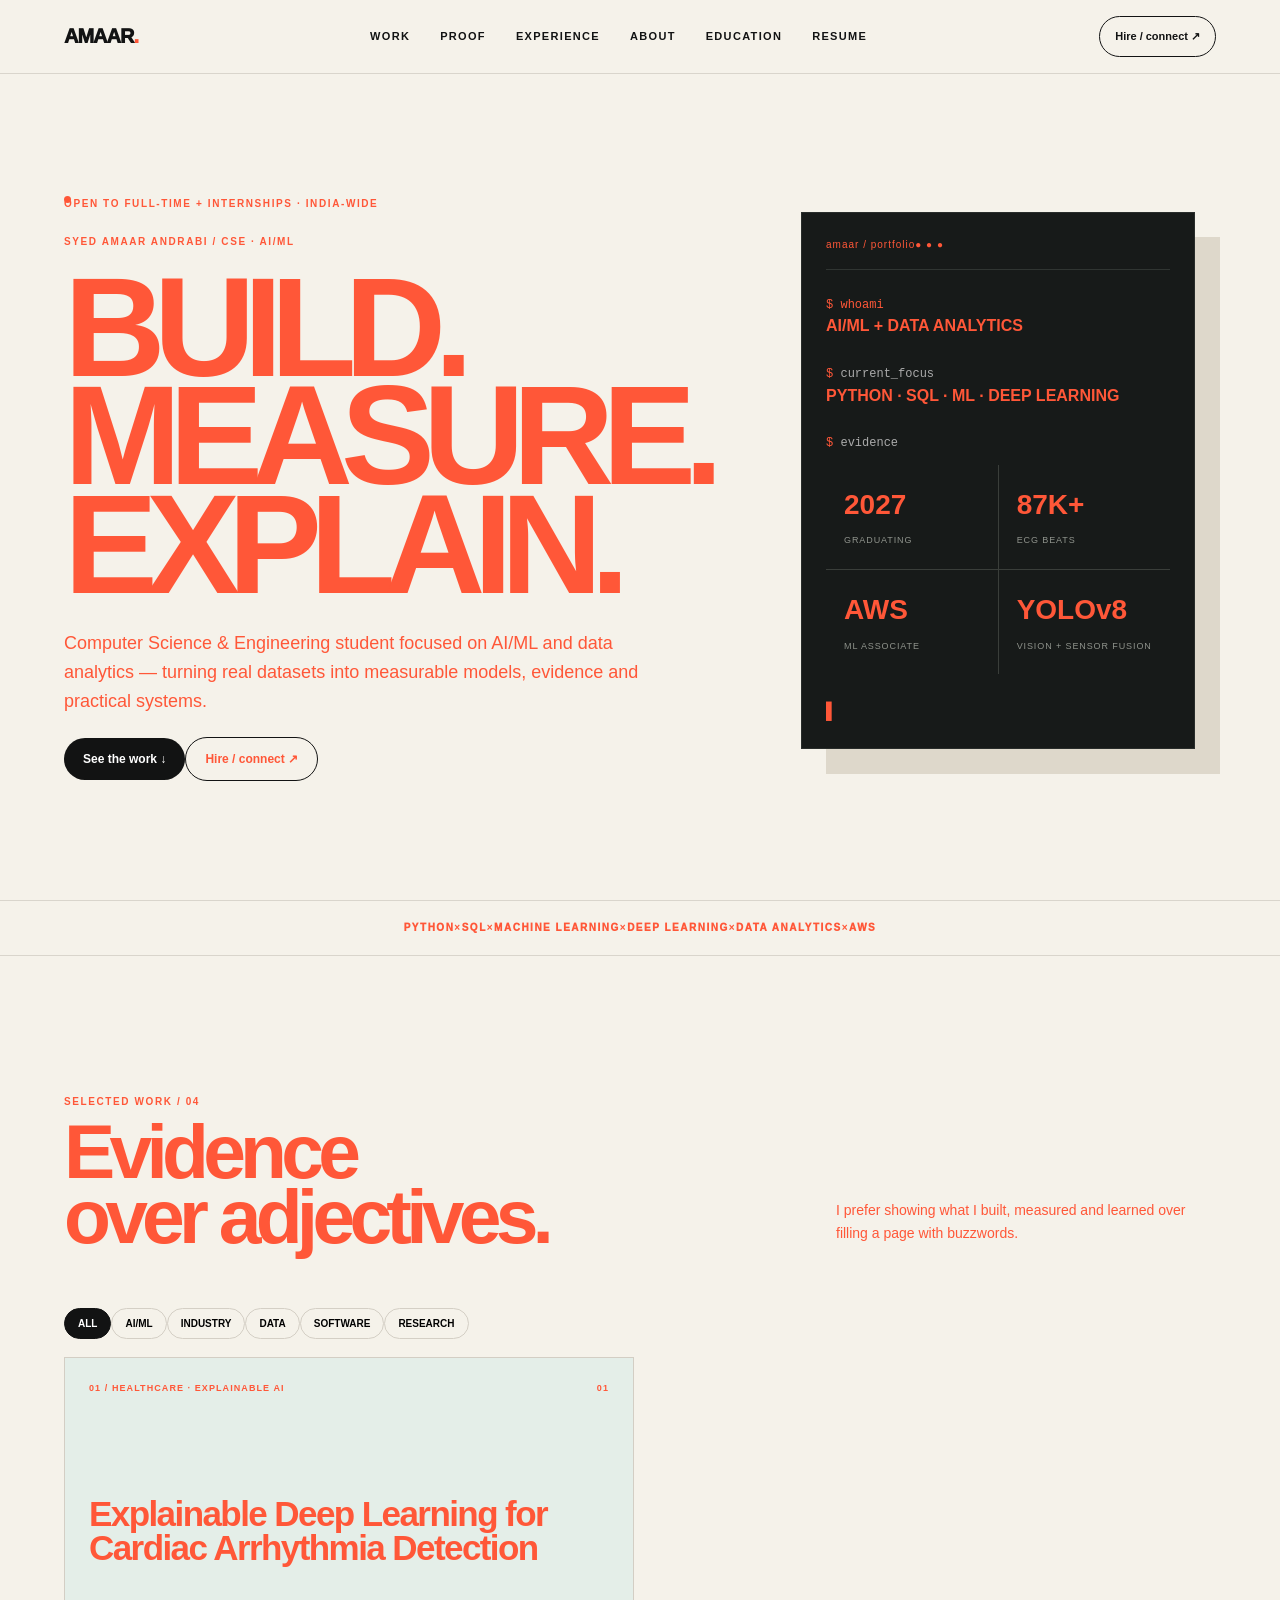
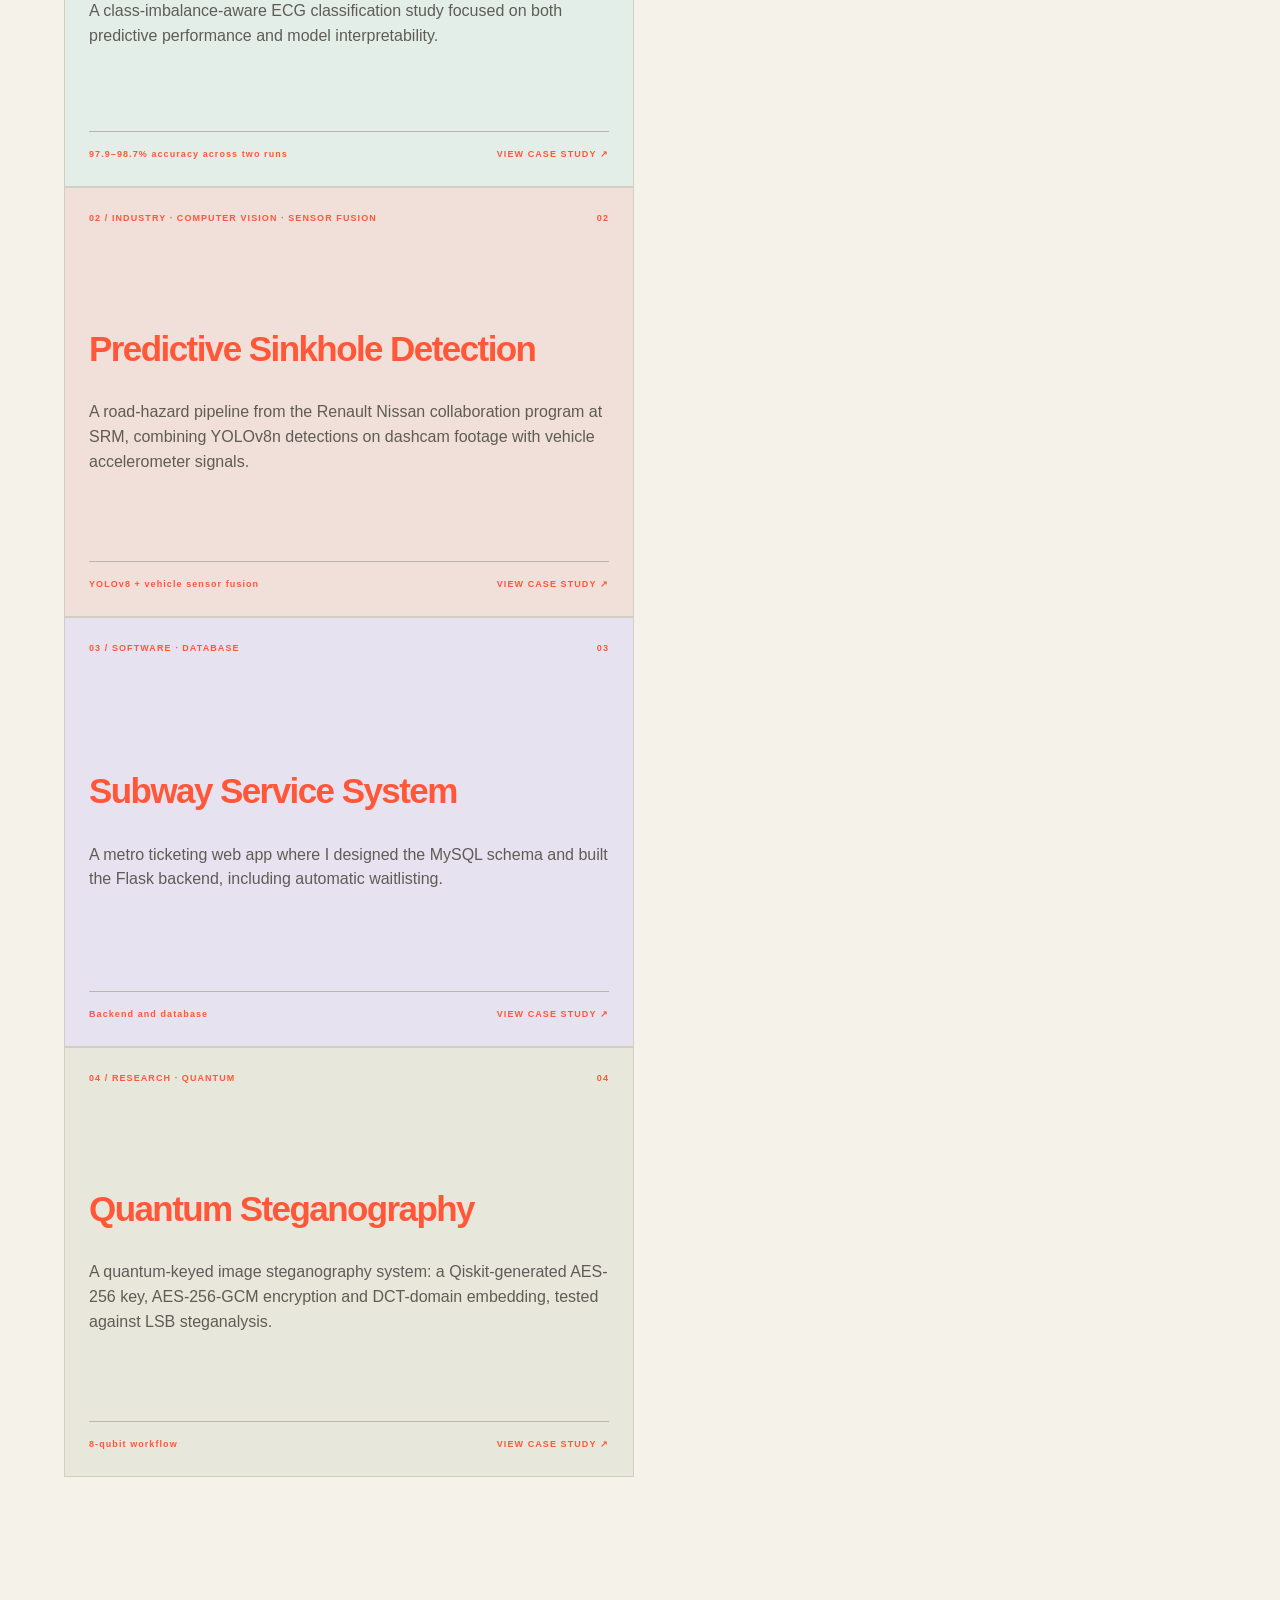
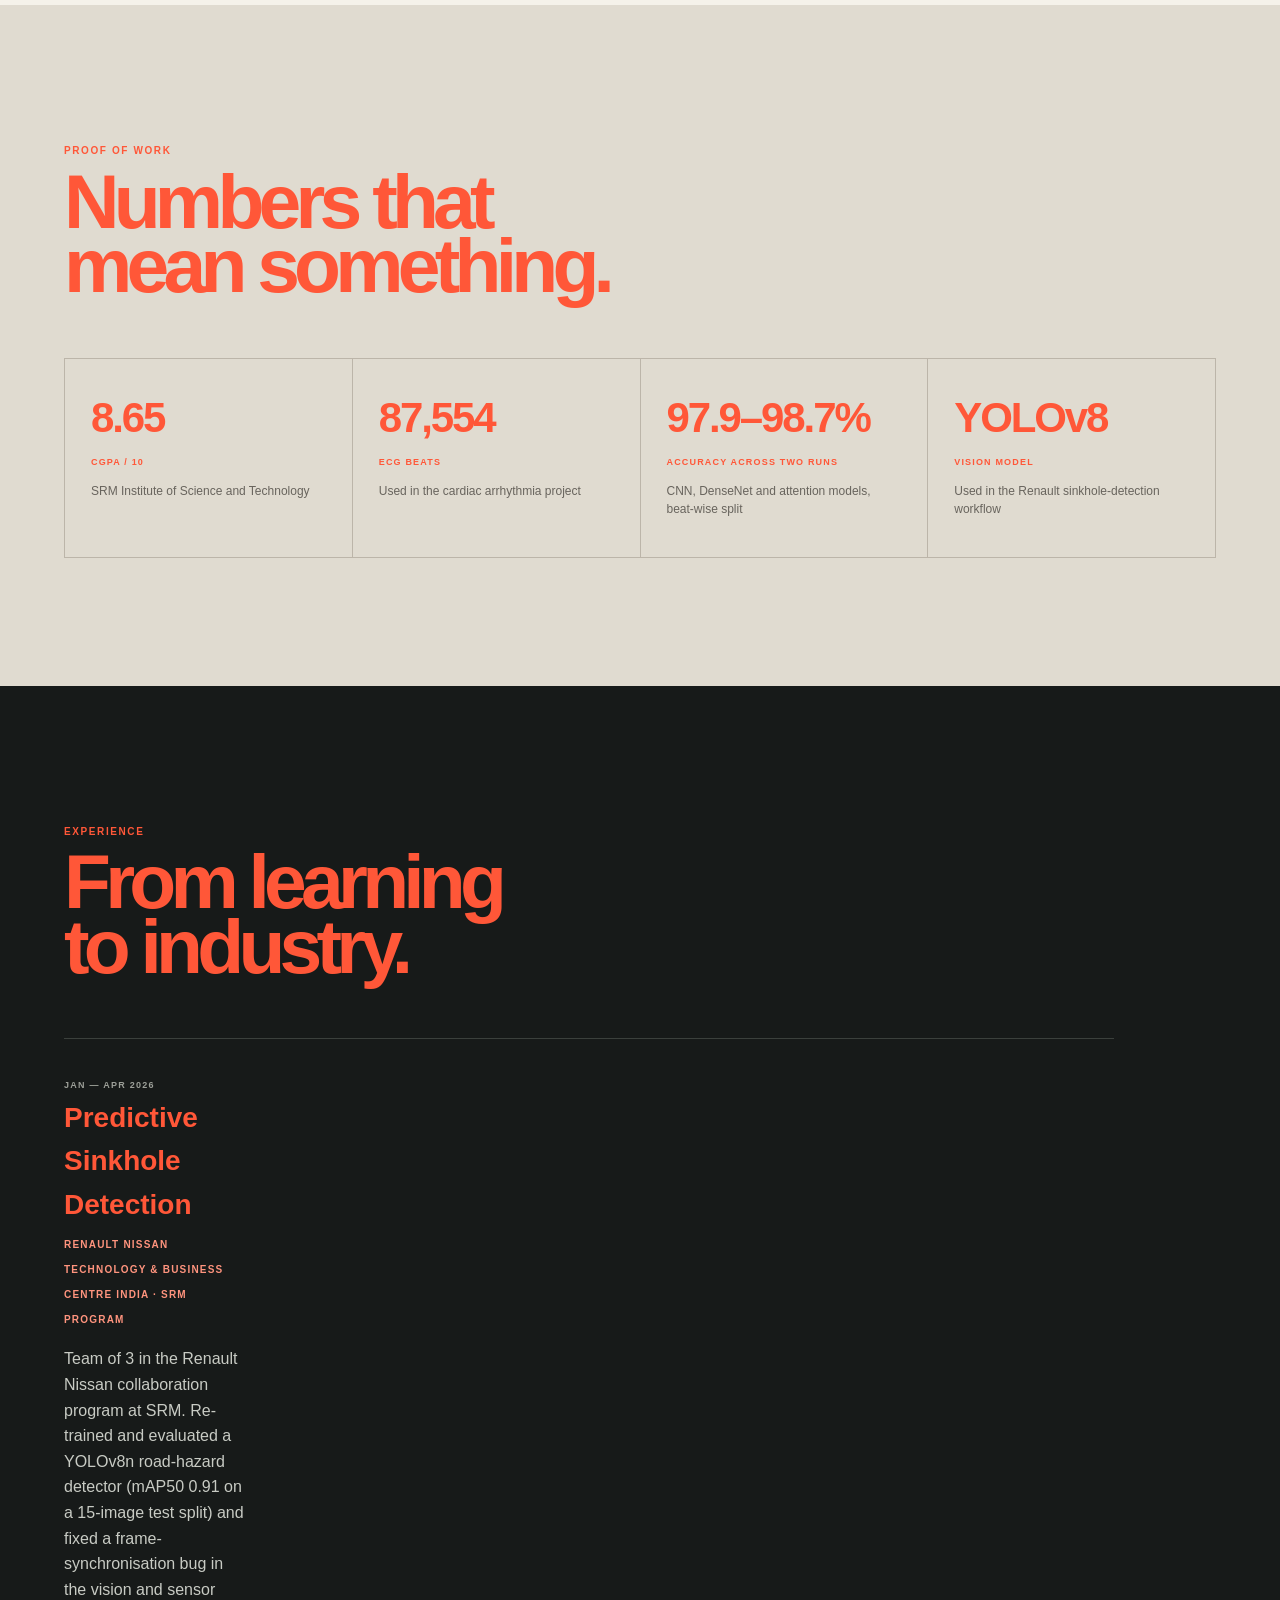
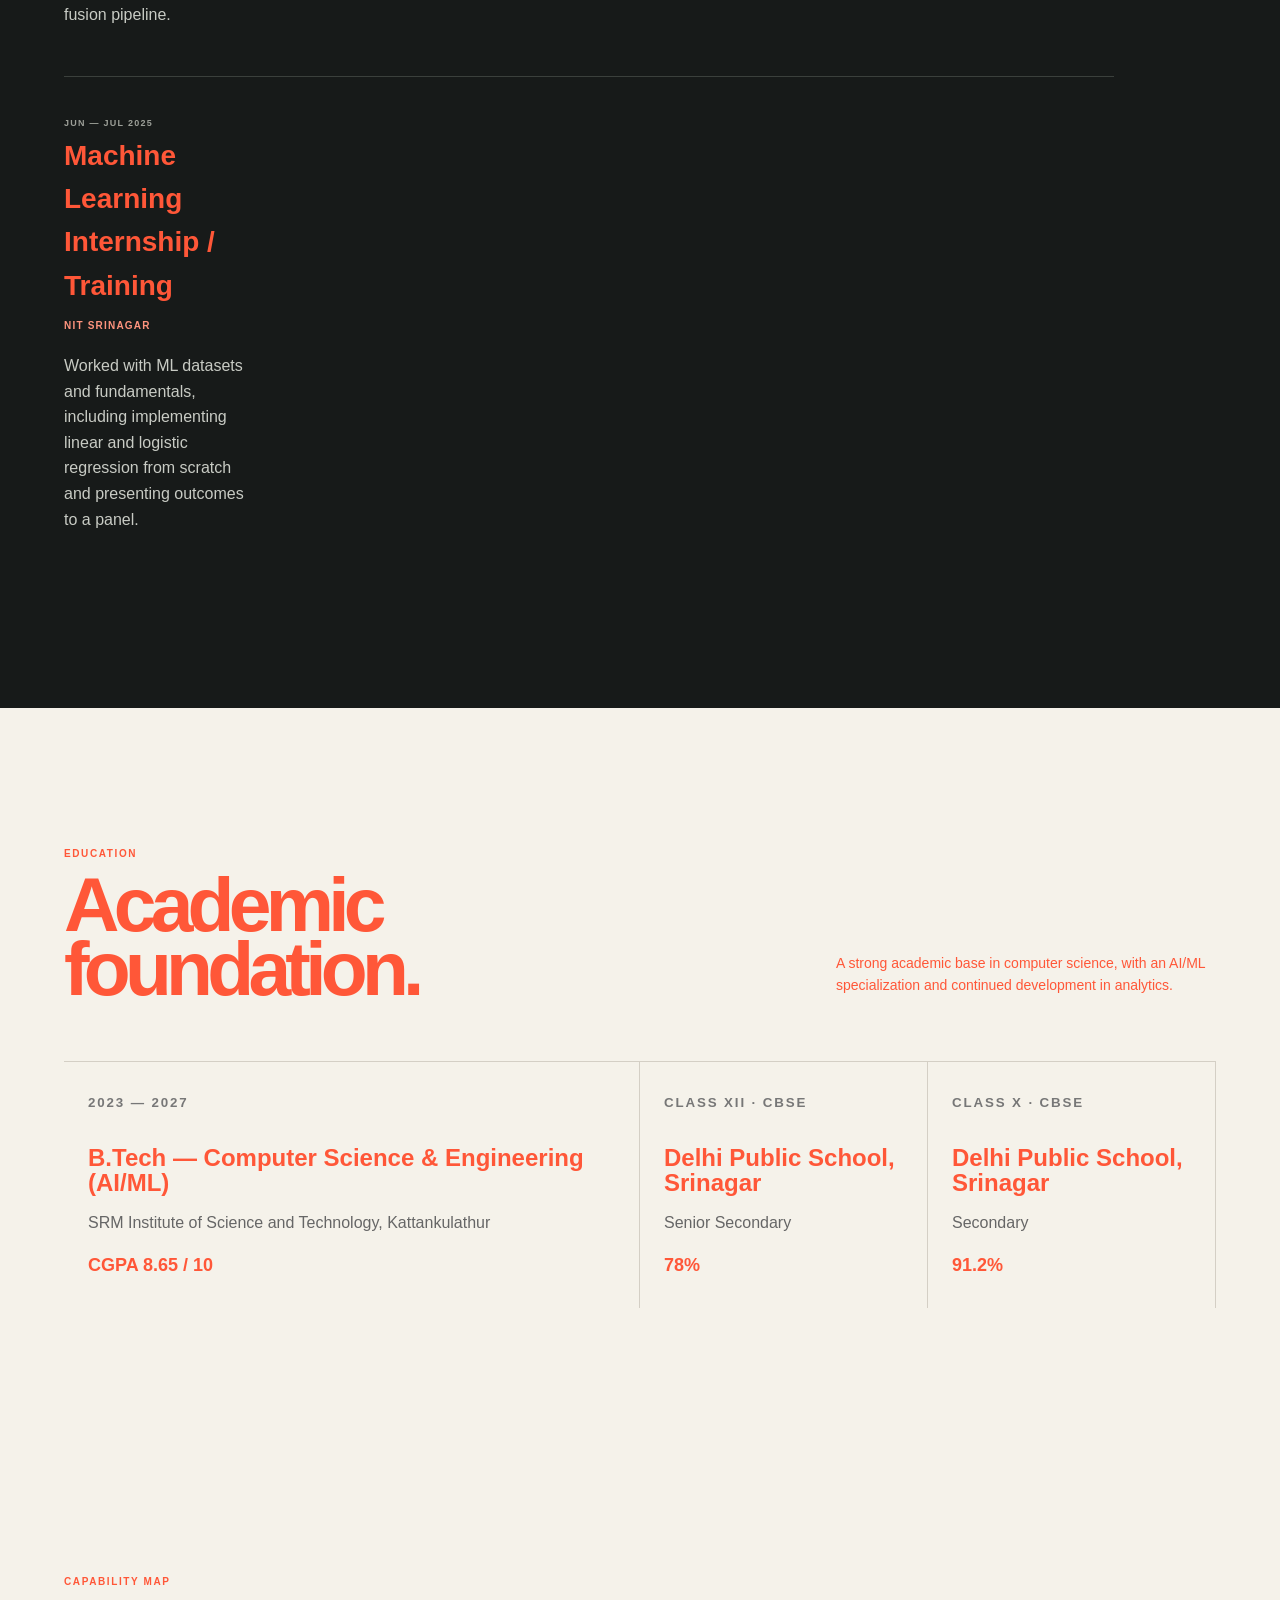
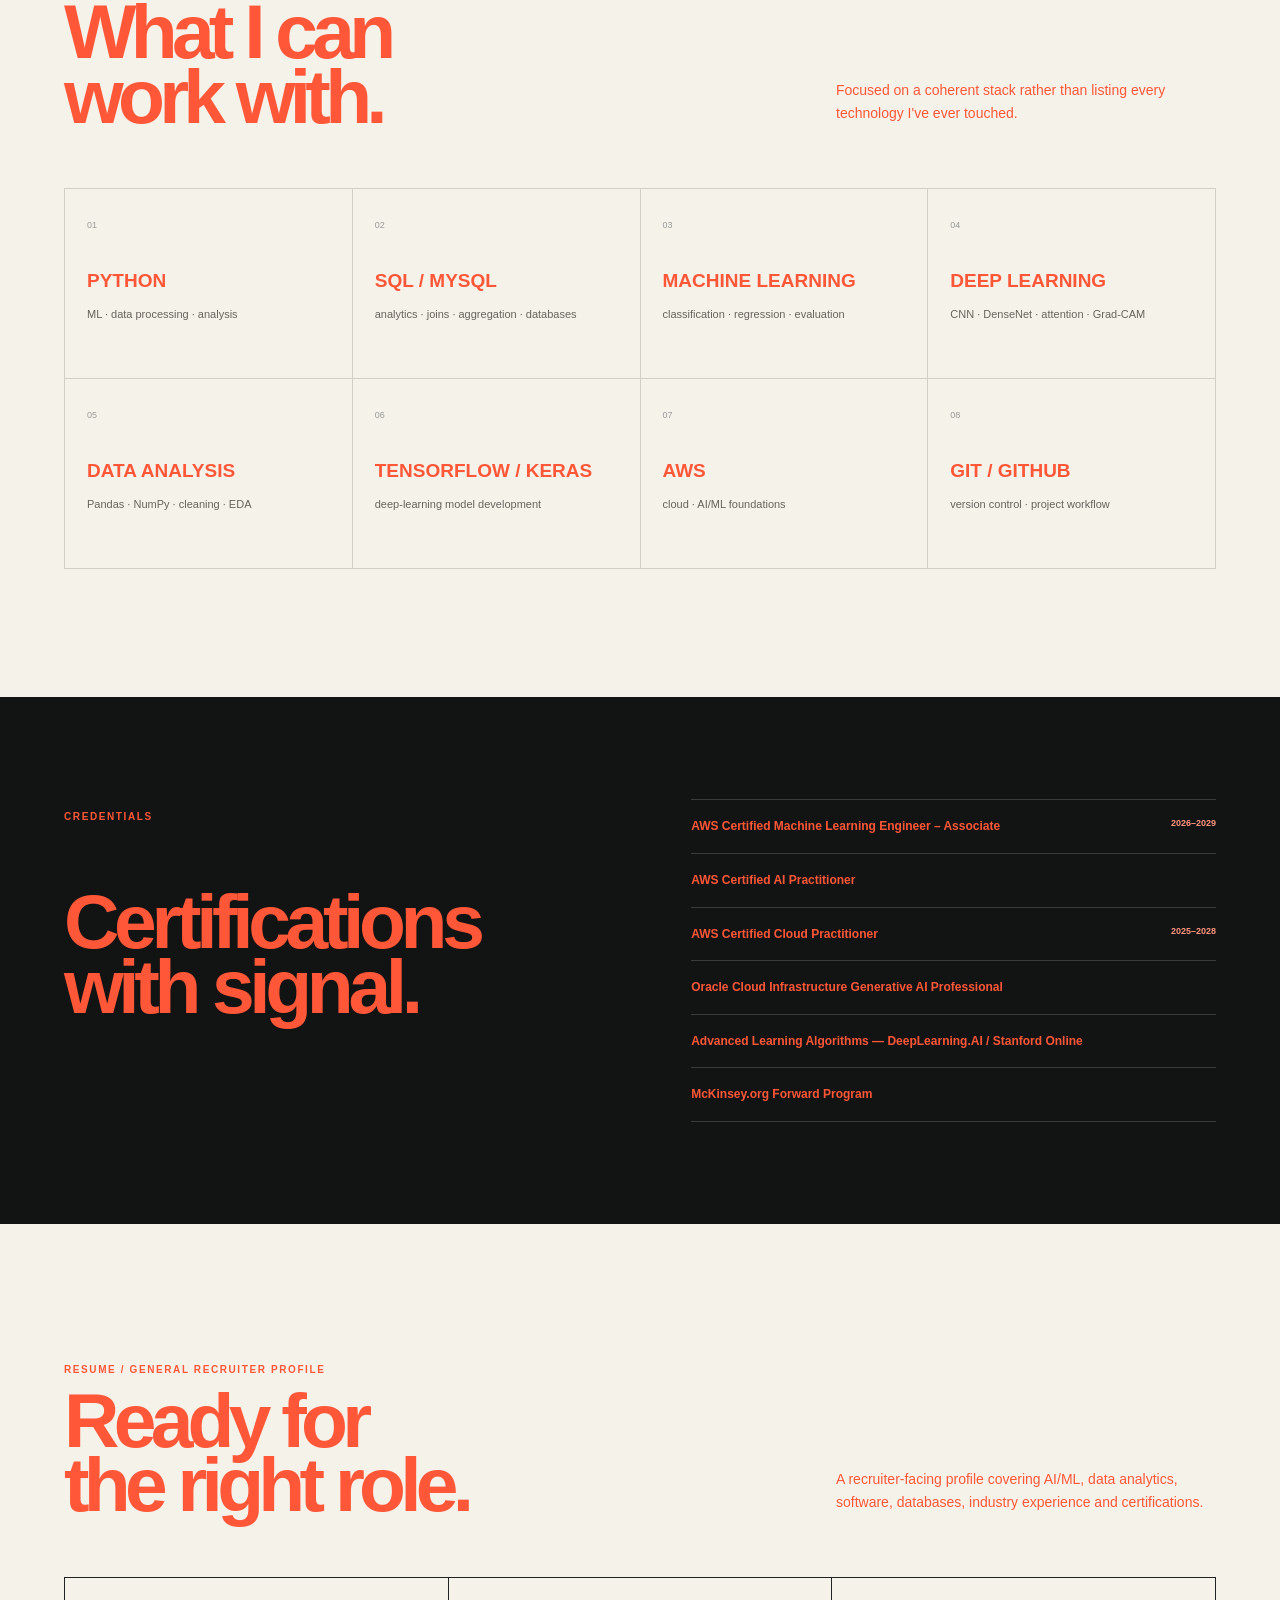
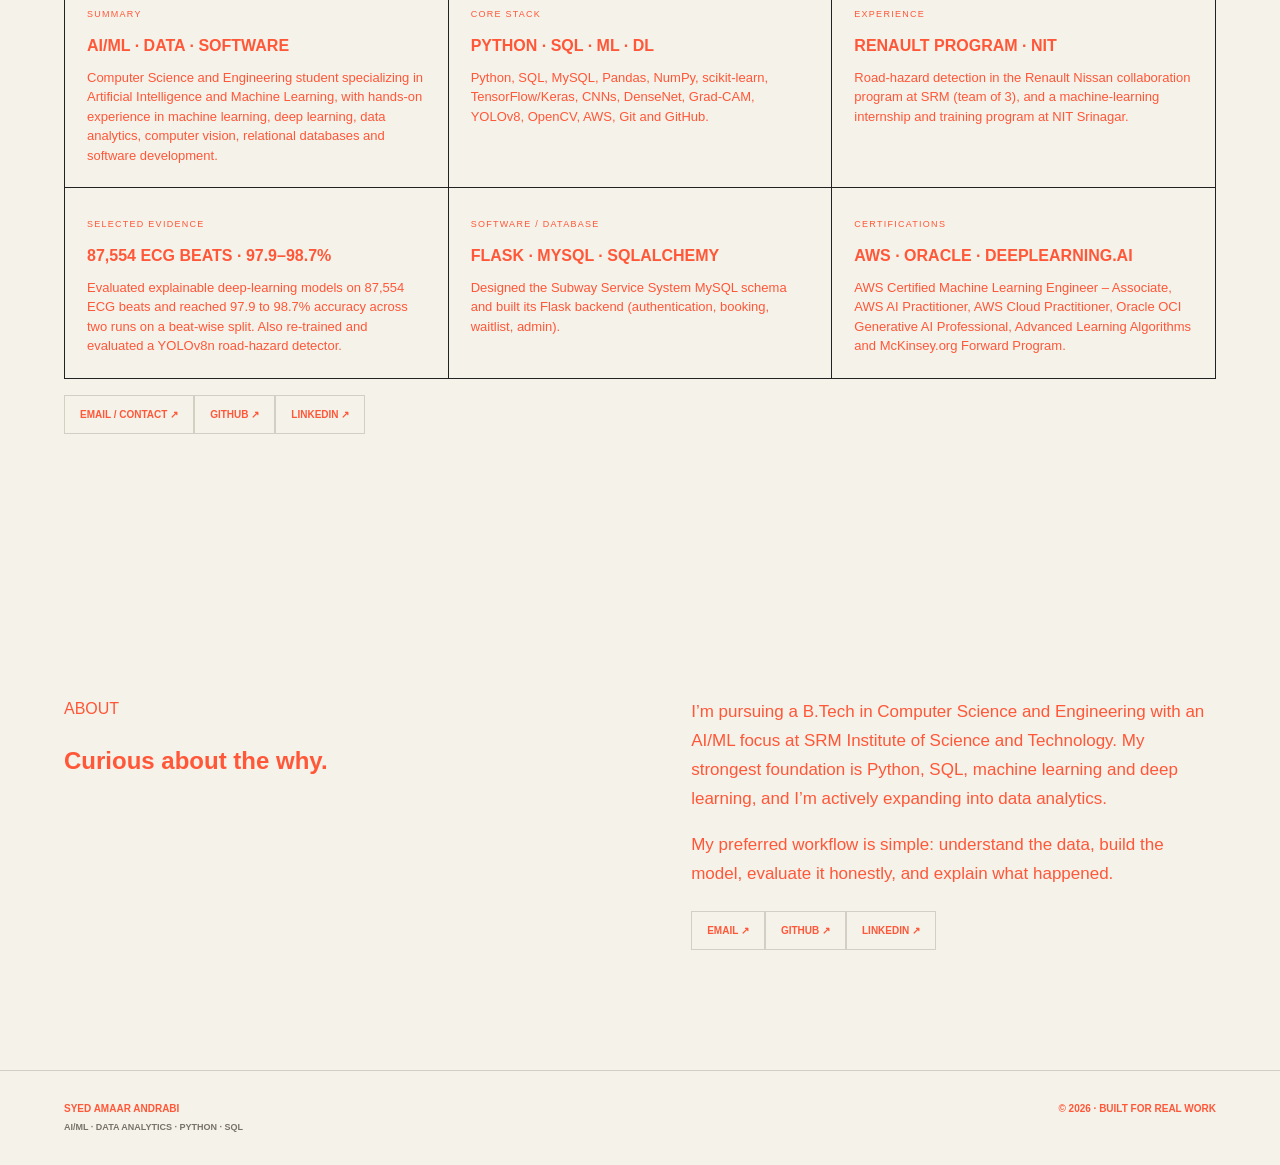
==== commit dca68de5: "Add files via upload" ====
--- a/index.html
+++ b/index.html
@@ -1 +1 @@
-<!doctype html><html lang="en"><head><meta charset="utf-8"><meta name="viewport" content="width=device-width,initial-scale=1"><title>Syed Amaar Andrabi — AI/ML · Data Analytics</title><meta name="description" content="Syed Amaar Andrabi portfolio: applied machine learning, deep learning, data analytics and industry projects."><link rel="stylesheet" href="styles.css?v=4"><link rel="stylesheet" href="mobile-fix.css?v=1"></head><body><nav class="nav"><a class="logo" href="#top">AMAAR<span>.</span></a><div class="navlinks"><a href="#work">Work</a><a href="#proof">Proof</a><a href="#experience">Experience</a><a href="#about">About</a><a href="#education">Education</a><a href="#resume">Resume</a></div><a class="pill" href="mailto:asyedamaar@gmail.com">Hire / connect ↗</a></nav><section class="hero" id="top"><div class="hero-left"><div class="status"><i/> OPEN TO FULL-TIME + INTERNSHIPS · INDIA-WIDE</div><p class="overline">SYED AMAAR ANDRABI / CSE · AI/ML</p><h1>BUILD.<br/><span>MEASURE.</span><br/>EXPLAIN.</h1><p class="hero-copy">Computer Science & Engineering student focused on AI/ML and data analytics — turning real datasets into measurable models, evidence and practical systems.</p><div class="hero-buttons"><a class="blackbtn" href="#work">See the work ↓</a><a class="linebtn" href="mailto:asyedamaar@gmail.com">Hire / connect ↗</a></div></div><div class="hero-right"><div class="terminal"><div class="termbar"><span>amaar / portfolio</span><b>● ● ●</b></div><div class="termline"><em>$</em> whoami</div><strong>AI/ML + DATA ANALYTICS</strong><div class="termline"><em>$</em> current_focus</div><strong>PYTHON · SQL · ML · DEEP LEARNING</strong><div class="termline"><em>$</em> evidence</div><div class="metrics"><span><b>2027</b><small>GRADUATING</small></span><span><b>87K+</b><small>ECG BEATS</small></span><span><b>AWS</b><small>ML ASSOCIATE</small></span><span><b>YOLOv8</b><small>VISION + SENSOR FUSION</small></span></div><div class="cursor">▌</div></div></div></section><section class="marquee"><span>PYTHON</span><b>×</b><span>SQL</span><b>×</b><span>MACHINE LEARNING</span><b>×</b><span>DEEP LEARNING</span><b>×</b><span>DATA ANALYTICS</span><b>×</b><span>AWS</span></section><section class="work section" id="work"><div class="section-title"><div><p>SELECTED WORK / 04</p><h2>Evidence<br/><i>over adjectives.</i></h2></div><p class="section-intro">I prefer showing what I built, measured and learned over filling a page with buzzwords.</p></div><div class="filterbar"><button class="on" data-filter="ALL">ALL</button><button data-filter="AI/ML">AI/ML</button><button data-filter="INDUSTRY">INDUSTRY</button><button data-filter="DATA">DATA</button><button data-filter="SOFTWARE">SOFTWARE</button><button data-filter="RESEARCH">RESEARCH</button></div><div class="project-grid"><a class="project-card" data-filter="AI/ML" href="projects/cardiac-arrhythmia.html"><div class="cardtop"><span>01 / HEALTHCARE · EXPLAINABLE AI</span><b>01</b></div><div><h3>Explainable Deep Learning for Cardiac Arrhythmia Detection</h3><p>A class-imbalance-aware ECG classification study focused on both predictive performance and model interpretability.</p></div><div class="cardbottom"><span>98.66% best reported accuracy</span><b>VIEW CASE STUDY ↗</b></div></a><a class="project-card" data-filter="INDUSTRY" href="projects/sinkhole-detection.html"><div class="cardtop"><span>02 / INDUSTRY · COMPUTER VISION · SENSOR FUSION</span><b>02</b></div><div><h3>Predictive Sinkhole Detection</h3><p>A road-hazard pipeline from the Renault Nissan collaboration program at SRM, combining YOLOv8n detections on dashcam footage with vehicle accelerometer signals.</p></div><div class="cardbottom"><span>YOLOv8 + vehicle sensor fusion</span><b>VIEW CASE STUDY ↗</b></div></a><a class="project-card" data-filter="SOFTWARE" href="projects/subway-service.html"><div class="cardtop"><span>03 / SOFTWARE · DATABASE</span><b>03</b></div><div><h3>Subway Service System</h3><p>A metro ticketing web app where I designed the MySQL schema and built the Flask backend, including automatic waitlisting.</p></div><div class="cardbottom"><span>Backend and database</span><b>VIEW CASE STUDY ↗</b></div></a><a class="project-card" data-filter="RESEARCH" href="projects/quantum-steganography.html"><div class="cardtop"><span>04 / RESEARCH · QUANTUM</span><b>04</b></div><div><h3>Quantum Steganography</h3><p>A quantum-keyed image steganography system: a Qiskit-generated AES-256 key, AES-256-GCM encryption and DCT-domain embedding, tested against LSB steganalysis.</p></div><div class="cardbottom"><span>8-qubit workflow</span><b>VIEW CASE STUDY ↗</b></div></a></div></section><section class="proof section" id="proof"><div class="section-title"><div><p>PROOF OF WORK</p><h2>Numbers that<br/><i>mean something.</i></h2></div></div><div class="proofgrid"><div><strong>8.65</strong><span>CGPA / 10</span><p>SRM Institute of Science and Technology</p></div><div><strong>87,554</strong><span>ECG BEATS</span><p>Used in the cardiac arrhythmia project</p></div><div><strong>98.66%</strong><span>BEST REPORTED ACCURACY</span><p>Improved DenseNet on the ECG project</p></div><div><strong>YOLOv8</strong><span>VISION MODEL</span><p>Used in the Renault sinkhole-detection workflow</p></div></div></section><section class="experience" id="experience"><div class="section-inner"><div class="section-title light"><div><p>EXPERIENCE</p><h2>From learning<br/>to <i>industry.</i></h2></div></div><div class="exp-list"><article><small>JAN — APR 2026</small><div><h3>Predictive Sinkhole Detection</h3><label>RENAULT NISSAN TECHNOLOGY &amp; BUSINESS CENTRE INDIA · SRM PROGRAM</label><p>Team of 3 in the Renault Nissan collaboration program at SRM. Re-trained and evaluated a YOLOv8n road-hazard detector (mAP50 0.91 on a 15-image test split) and fixed a frame-synchronisation bug in the vision and sensor fusion pipeline.</p></div></article><article><small>JUN — JUL 2025</small><div><h3>Machine Learning Internship / Training</h3><label>NIT SRINAGAR</label><p>Worked with ML datasets and fundamentals, including implementing linear and logistic regression from scratch and presenting outcomes to a panel.</p></div></article></div></div></section><section class="education section" id="education"><div class="section-title"><div><p>EDUCATION</p><h2>Academic<br/><i>foundation.</i></h2></div><p class="section-intro">A strong academic base in computer science, with an AI/ML specialization and continued development in analytics.</p></div><div class="education-grid"><article><small>2023 — 2027</small><h3>B.Tech — Computer Science & Engineering (AI/ML)</h3><p>SRM Institute of Science and Technology, Kattankulathur</p><strong>CGPA 8.65 / 10</strong></article><article><small>CLASS XII · CBSE</small><h3>Delhi Public School, Srinagar</h3><p>Senior Secondary</p><strong>78%</strong></article><article><small>CLASS X · CBSE</small><h3>Delhi Public School, Srinagar</h3><p>Secondary</p><strong>91.2%</strong></article></div></section><section class="skills section"><div class="section-title"><div><p>CAPABILITY MAP</p><h2>What I can<br/><i>work with.</i></h2></div><p class="section-intro">Focused on a coherent stack rather than listing every technology I've ever touched.</p></div><div class="skilltable"><div><small>01</small><h3>PYTHON</h3><p>ML · data processing · analysis</p></div><div><small>02</small><h3>SQL / MYSQL</h3><p>analytics · joins · aggregation · databases</p></div><div><small>03</small><h3>MACHINE LEARNING</h3><p>classification · regression · evaluation</p></div><div><small>04</small><h3>DEEP LEARNING</h3><p>CNN · DenseNet · attention · Grad-CAM</p></div><div><small>05</small><h3>DATA ANALYSIS</h3><p>Pandas · NumPy · cleaning · EDA</p></div><div><small>06</small><h3>TENSORFLOW / KERAS</h3><p>deep-learning model development</p></div><div><small>07</small><h3>AWS</h3><p>cloud · AI/ML foundations</p></div><div><small>08</small><h3>GIT / GITHUB</h3><p>version control · project workflow</p></div></div></section><section class="credentials"><div><p>CREDENTIALS</p><h2>Certifications<br/>with <i>signal.</i></h2></div><div class="credlist"><span>AWS Certified Machine Learning Engineer – Associate <b>2026–2029</b></span><span>AWS Certified AI Practitioner</span><span>AWS Certified Cloud Practitioner <b>2025–2028</b></span><span>Oracle Cloud Infrastructure Generative AI Professional</span><span>Advanced Learning Algorithms — DeepLearning.AI / Stanford Online</span><span>McKinsey.org Forward Program</span></div></section><section class="resume-inline section" id="resume"><div class="section-title"><div><p>RESUME / GENERAL RECRUITER PROFILE</p><h2>Ready for<br/><i>the right role.</i></h2></div><p class="section-intro">A recruiter-facing profile covering AI/ML, data analytics, software, databases, industry experience and certifications.</p></div><div class="resume-inline-grid"><article><small>SUMMARY</small><h3>AI/ML · DATA · SOFTWARE</h3><p>Computer Science and Engineering student specializing in Artificial Intelligence and Machine Learning, with hands-on experience in machine learning, deep learning, data analytics, computer vision, relational databases and software development.</p></article><article><small>CORE STACK</small><h3>PYTHON · SQL · ML · DL</h3><p>Python, SQL, MySQL, Pandas, NumPy, scikit-learn, TensorFlow/Keras, CNNs, DenseNet, Grad-CAM, YOLOv8, OpenCV, AWS, Git and GitHub.</p></article><article><small>EXPERIENCE</small><h3>RENAULT PROGRAM · NIT</h3><p>Road-hazard detection in the Renault Nissan collaboration program at SRM (team of 3), and a machine-learning internship and training program at NIT Srinagar.</p></article><article><small>SELECTED EVIDENCE</small><h3>87,554 ECG BEATS · 98.66%</h3><p>Evaluated explainable deep-learning models on 87,554 ECG beats and reached a best accuracy of 98.66% on a beat-wise split. Also re-trained and evaluated a YOLOv8n road-hazard detector.</p></article><article><small>SOFTWARE / DATABASE</small><h3>FLASK · MYSQL · SQLALCHEMY</h3><p>Designed the Subway Service System MySQL schema and built its Flask backend (authentication, booking, waitlist, admin).</p></article><article><small>CERTIFICATIONS</small><h3>AWS · ORACLE · DEEPLEARNING.AI</h3><p>AWS Certified Machine Learning Engineer – Associate, AWS AI Practitioner, AWS Cloud Practitioner, Oracle OCI Generative AI Professional, Advanced Learning Algorithms and McKinsey.org Forward Program.</p></article></div><div class="contact"><a href="mailto:asyedamaar@gmail.com">EMAIL / CONTACT ↗</a><a href="https://github.com/asyedamaar-ops" target="_blank">GITHUB ↗</a><a href="https://www.linkedin.com/in/syed-amaar-andrabi-9a1bb8259/" target="_blank">LINKEDIN ↗</a></div></section><section class="about section" id="about"><div><p>ABOUT</p><h2>Curious about the <i>why.</i></h2></div><div class="aboutcopy"><p>I’m pursuing a B.Tech in Computer Science and Engineering with an AI/ML focus at SRM Institute of Science and Technology. My strongest foundation is Python, SQL, machine learning and deep learning, and I’m actively expanding into data analytics.</p><p>My preferred workflow is simple: understand the data, build the model, evaluate it honestly, and explain what happened.</p><div class="contact"><a href="mailto:asyedamaar@gmail.com">EMAIL ↗</a><a href="https://github.com/asyedamaar-ops" target="_blank">GITHUB ↗</a><a href="https://www.linkedin.com/in/syed-amaar-andrabi-9a1bb8259/" target="_blank">LINKEDIN ↗</a></div></div></section><footer><div><b>SYED AMAAR ANDRABI</b><span>AI/ML · DATA ANALYTICS · PYTHON · SQL</span></div><div>© 2026 · BUILT FOR REAL WORK</div></footer><style>.resume-inline-grid{display:grid;grid-template-columns:repeat(3,1fr);border-top:1px solid #222;border-left:1px solid #222}.resume-inline-grid article{padding:22px;border-right:1px solid #222;border-bottom:1px solid #222}.resume-inline-grid small{font-size:9px;letter-spacing:.14em}.resume-inline-grid h3{font-size:16px;margin:9px 0}.resume-inline-grid p{font-size:13px;line-height:1.5;margin:0}.resume-inline .contact{margin-top:22px}@media(max-width:850px){.resume-inline-grid{grid-template-columns:1fr 1fr}}@media(max-width:520px){.resume-inline-grid{grid-template-columns:1fr}.resume-inline-grid article{padding:18px}}</style><script src="script.js"></script></body></html>+<!doctype html><html lang="en"><head><meta charset="utf-8"><meta name="viewport" content="width=device-width,initial-scale=1"><title>Syed Amaar Andrabi — AI/ML · Data Analytics</title><meta name="description" content="Syed Amaar Andrabi portfolio: applied machine learning, deep learning, data analytics and industry projects."><link rel="stylesheet" href="styles.css?v=4"><link rel="stylesheet" href="mobile-fix.css?v=1"></head><body><nav class="nav"><a class="logo" href="#top">AMAAR<span>.</span></a><div class="navlinks"><a href="#work">Work</a><a href="#proof">Proof</a><a href="#experience">Experience</a><a href="#about">About</a><a href="#education">Education</a><a href="#resume">Resume</a></div><a class="pill" href="mailto:asyedamaar@gmail.com">Hire / connect ↗</a></nav><section class="hero" id="top"><div class="hero-left"><div class="status"><i/> OPEN TO FULL-TIME + INTERNSHIPS · INDIA-WIDE</div><p class="overline">SYED AMAAR ANDRABI / CSE · AI/ML</p><h1>BUILD.<br/><span>MEASURE.</span><br/>EXPLAIN.</h1><p class="hero-copy">Computer Science & Engineering student focused on AI/ML and data analytics — turning real datasets into measurable models, evidence and practical systems.</p><div class="hero-buttons"><a class="blackbtn" href="#work">See the work ↓</a><a class="linebtn" href="mailto:asyedamaar@gmail.com">Hire / connect ↗</a></div></div><div class="hero-right"><div class="terminal"><div class="termbar"><span>amaar / portfolio</span><b>● ● ●</b></div><div class="termline"><em>$</em> whoami</div><strong>AI/ML + DATA ANALYTICS</strong><div class="termline"><em>$</em> current_focus</div><strong>PYTHON · SQL · ML · DEEP LEARNING</strong><div class="termline"><em>$</em> evidence</div><div class="metrics"><span><b>2027</b><small>GRADUATING</small></span><span><b>87K+</b><small>ECG BEATS</small></span><span><b>AWS</b><small>ML ASSOCIATE</small></span><span><b>YOLOv8</b><small>VISION + SENSOR FUSION</small></span></div><div class="cursor">▌</div></div></div></section><section class="marquee"><span>PYTHON</span><b>×</b><span>SQL</span><b>×</b><span>MACHINE LEARNING</span><b>×</b><span>DEEP LEARNING</span><b>×</b><span>DATA ANALYTICS</span><b>×</b><span>AWS</span></section><section class="work section" id="work"><div class="section-title"><div><p>SELECTED WORK / 04</p><h2>Evidence<br/><i>over adjectives.</i></h2></div><p class="section-intro">I prefer showing what I built, measured and learned over filling a page with buzzwords.</p></div><div class="filterbar"><button class="on" data-filter="ALL">ALL</button><button data-filter="AI/ML">AI/ML</button><button data-filter="INDUSTRY">INDUSTRY</button><button data-filter="DATA">DATA</button><button data-filter="SOFTWARE">SOFTWARE</button><button data-filter="RESEARCH">RESEARCH</button></div><div class="project-grid"><a class="project-card" data-filter="AI/ML" href="projects/cardiac-arrhythmia.html"><div class="cardtop"><span>01 / HEALTHCARE · EXPLAINABLE AI</span><b>01</b></div><div><h3>Explainable Deep Learning for Cardiac Arrhythmia Detection</h3><p>A class-imbalance-aware ECG classification study focused on both predictive performance and model interpretability.</p></div><div class="cardbottom"><span>97.9–98.7% accuracy across two runs</span><b>VIEW CASE STUDY ↗</b></div></a><a class="project-card" data-filter="INDUSTRY" href="projects/sinkhole-detection.html"><div class="cardtop"><span>02 / INDUSTRY · COMPUTER VISION · SENSOR FUSION</span><b>02</b></div><div><h3>Predictive Sinkhole Detection</h3><p>A road-hazard pipeline from the Renault Nissan collaboration program at SRM, combining YOLOv8n detections on dashcam footage with vehicle accelerometer signals.</p></div><div class="cardbottom"><span>YOLOv8 + vehicle sensor fusion</span><b>VIEW CASE STUDY ↗</b></div></a><a class="project-card" data-filter="SOFTWARE" href="projects/subway-service.html"><div class="cardtop"><span>03 / SOFTWARE · DATABASE</span><b>03</b></div><div><h3>Subway Service System</h3><p>A metro ticketing web app where I designed the MySQL schema and built the Flask backend, including automatic waitlisting.</p></div><div class="cardbottom"><span>Backend and database</span><b>VIEW CASE STUDY ↗</b></div></a><a class="project-card" data-filter="RESEARCH" href="projects/quantum-steganography.html"><div class="cardtop"><span>04 / RESEARCH · QUANTUM</span><b>04</b></div><div><h3>Quantum Steganography</h3><p>A quantum-keyed image steganography system: a Qiskit-generated AES-256 key, AES-256-GCM encryption and DCT-domain embedding, tested against LSB steganalysis.</p></div><div class="cardbottom"><span>8-qubit workflow</span><b>VIEW CASE STUDY ↗</b></div></a></div></section><section class="proof section" id="proof"><div class="section-title"><div><p>PROOF OF WORK</p><h2>Numbers that<br/><i>mean something.</i></h2></div></div><div class="proofgrid"><div><strong>8.65</strong><span>CGPA / 10</span><p>SRM Institute of Science and Technology</p></div><div><strong>87,554</strong><span>ECG BEATS</span><p>Used in the cardiac arrhythmia project</p></div><div><strong>97.9–98.7%</strong><span>ACCURACY ACROSS TWO RUNS</span><p>CNN, DenseNet and attention models, beat-wise split</p></div><div><strong>YOLOv8</strong><span>VISION MODEL</span><p>Used in the Renault sinkhole-detection workflow</p></div></div></section><section class="experience" id="experience"><div class="section-inner"><div class="section-title light"><div><p>EXPERIENCE</p><h2>From learning<br/>to <i>industry.</i></h2></div></div><div class="exp-list"><article><small>JAN — APR 2026</small><div><h3>Predictive Sinkhole Detection</h3><label>RENAULT NISSAN TECHNOLOGY &amp; BUSINESS CENTRE INDIA · SRM PROGRAM</label><p>Team of 3 in the Renault Nissan collaboration program at SRM. Re-trained and evaluated a YOLOv8n road-hazard detector (mAP50 0.91 on a 15-image test split) and fixed a frame-synchronisation bug in the vision and sensor fusion pipeline.</p></div></article><article><small>JUN — JUL 2025</small><div><h3>Machine Learning Internship / Training</h3><label>NIT SRINAGAR</label><p>Worked with ML datasets and fundamentals, including implementing linear and logistic regression from scratch and presenting outcomes to a panel.</p></div></article></div></div></section><section class="education section" id="education"><div class="section-title"><div><p>EDUCATION</p><h2>Academic<br/><i>foundation.</i></h2></div><p class="section-intro">A strong academic base in computer science, with an AI/ML specialization and continued development in analytics.</p></div><div class="education-grid"><article><small>2023 — 2027</small><h3>B.Tech — Computer Science & Engineering (AI/ML)</h3><p>SRM Institute of Science and Technology, Kattankulathur</p><strong>CGPA 8.65 / 10</strong></article><article><small>CLASS XII · CBSE</small><h3>Delhi Public School, Srinagar</h3><p>Senior Secondary</p><strong>78%</strong></article><article><small>CLASS X · CBSE</small><h3>Delhi Public School, Srinagar</h3><p>Secondary</p><strong>91.2%</strong></article></div></section><section class="skills section"><div class="section-title"><div><p>CAPABILITY MAP</p><h2>What I can<br/><i>work with.</i></h2></div><p class="section-intro">Focused on a coherent stack rather than listing every technology I've ever touched.</p></div><div class="skilltable"><div><small>01</small><h3>PYTHON</h3><p>ML · data processing · analysis</p></div><div><small>02</small><h3>SQL / MYSQL</h3><p>analytics · joins · aggregation · databases</p></div><div><small>03</small><h3>MACHINE LEARNING</h3><p>classification · regression · evaluation</p></div><div><small>04</small><h3>DEEP LEARNING</h3><p>CNN · DenseNet · attention · Grad-CAM</p></div><div><small>05</small><h3>DATA ANALYSIS</h3><p>Pandas · NumPy · cleaning · EDA</p></div><div><small>06</small><h3>TENSORFLOW / KERAS</h3><p>deep-learning model development</p></div><div><small>07</small><h3>AWS</h3><p>cloud · AI/ML foundations</p></div><div><small>08</small><h3>GIT / GITHUB</h3><p>version control · project workflow</p></div></div></section><section class="credentials"><div><p>CREDENTIALS</p><h2>Certifications<br/>with <i>signal.</i></h2></div><div class="credlist"><span>AWS Certified Machine Learning Engineer – Associate <b>2026–2029</b></span><span>AWS Certified AI Practitioner</span><span>AWS Certified Cloud Practitioner <b>2025–2028</b></span><span>Oracle Cloud Infrastructure Generative AI Professional</span><span>Advanced Learning Algorithms — DeepLearning.AI / Stanford Online</span><span>McKinsey.org Forward Program</span></div></section><section class="resume-inline section" id="resume"><div class="section-title"><div><p>RESUME / GENERAL RECRUITER PROFILE</p><h2>Ready for<br/><i>the right role.</i></h2></div><p class="section-intro">A recruiter-facing profile covering AI/ML, data analytics, software, databases, industry experience and certifications.</p></div><div class="resume-inline-grid"><article><small>SUMMARY</small><h3>AI/ML · DATA · SOFTWARE</h3><p>Computer Science and Engineering student specializing in Artificial Intelligence and Machine Learning, with hands-on experience in machine learning, deep learning, data analytics, computer vision, relational databases and software development.</p></article><article><small>CORE STACK</small><h3>PYTHON · SQL · ML · DL</h3><p>Python, SQL, MySQL, Pandas, NumPy, scikit-learn, TensorFlow/Keras, CNNs, DenseNet, Grad-CAM, YOLOv8, OpenCV, AWS, Git and GitHub.</p></article><article><small>EXPERIENCE</small><h3>RENAULT PROGRAM · NIT</h3><p>Road-hazard detection in the Renault Nissan collaboration program at SRM (team of 3), and a machine-learning internship and training program at NIT Srinagar.</p></article><article><small>SELECTED EVIDENCE</small><h3>87,554 ECG BEATS · 97.9–98.7%</h3><p>Evaluated explainable deep-learning models on 87,554 ECG beats and reached 97.9 to 98.7% accuracy across two runs on a beat-wise split. Also re-trained and evaluated a YOLOv8n road-hazard detector.</p></article><article><small>SOFTWARE / DATABASE</small><h3>FLASK · MYSQL · SQLALCHEMY</h3><p>Designed the Subway Service System MySQL schema and built its Flask backend (authentication, booking, waitlist, admin).</p></article><article><small>CERTIFICATIONS</small><h3>AWS · ORACLE · DEEPLEARNING.AI</h3><p>AWS Certified Machine Learning Engineer – Associate, AWS AI Practitioner, AWS Cloud Practitioner, Oracle OCI Generative AI Professional, Advanced Learning Algorithms and McKinsey.org Forward Program.</p></article></div><div class="contact"><a href="mailto:asyedamaar@gmail.com">EMAIL / CONTACT ↗</a><a href="https://github.com/asyedamaar-ops" target="_blank">GITHUB ↗</a><a href="https://www.linkedin.com/in/syed-amaar-andrabi-9a1bb8259/" target="_blank">LINKEDIN ↗</a></div></section><section class="about section" id="about"><div><p>ABOUT</p><h2>Curious about the <i>why.</i></h2></div><div class="aboutcopy"><p>I’m pursuing a B.Tech in Computer Science and Engineering with an AI/ML focus at SRM Institute of Science and Technology. My strongest foundation is Python, SQL, machine learning and deep learning, and I’m actively expanding into data analytics.</p><p>My preferred workflow is simple: understand the data, build the model, evaluate it honestly, and explain what happened.</p><div class="contact"><a href="mailto:asyedamaar@gmail.com">EMAIL ↗</a><a href="https://github.com/asyedamaar-ops" target="_blank">GITHUB ↗</a><a href="https://www.linkedin.com/in/syed-amaar-andrabi-9a1bb8259/" target="_blank">LINKEDIN ↗</a></div></div></section><footer><div><b>SYED AMAAR ANDRABI</b><span>AI/ML · DATA ANALYTICS · PYTHON · SQL</span></div><div>© 2026 · BUILT FOR REAL WORK</div></footer><style>.resume-inline-grid{display:grid;grid-template-columns:repeat(3,1fr);border-top:1px solid #222;border-left:1px solid #222}.resume-inline-grid article{padding:22px;border-right:1px solid #222;border-bottom:1px solid #222}.resume-inline-grid small{font-size:9px;letter-spacing:.14em}.resume-inline-grid h3{font-size:16px;margin:9px 0}.resume-inline-grid p{font-size:13px;line-height:1.5;margin:0}.resume-inline .contact{margin-top:22px}@media(max-width:850px){.resume-inline-grid{grid-template-columns:1fr 1fr}}@media(max-width:520px){.resume-inline-grid{grid-template-columns:1fr}.resume-inline-grid article{padding:18px}}</style><script src="script.js"></script></body></html>
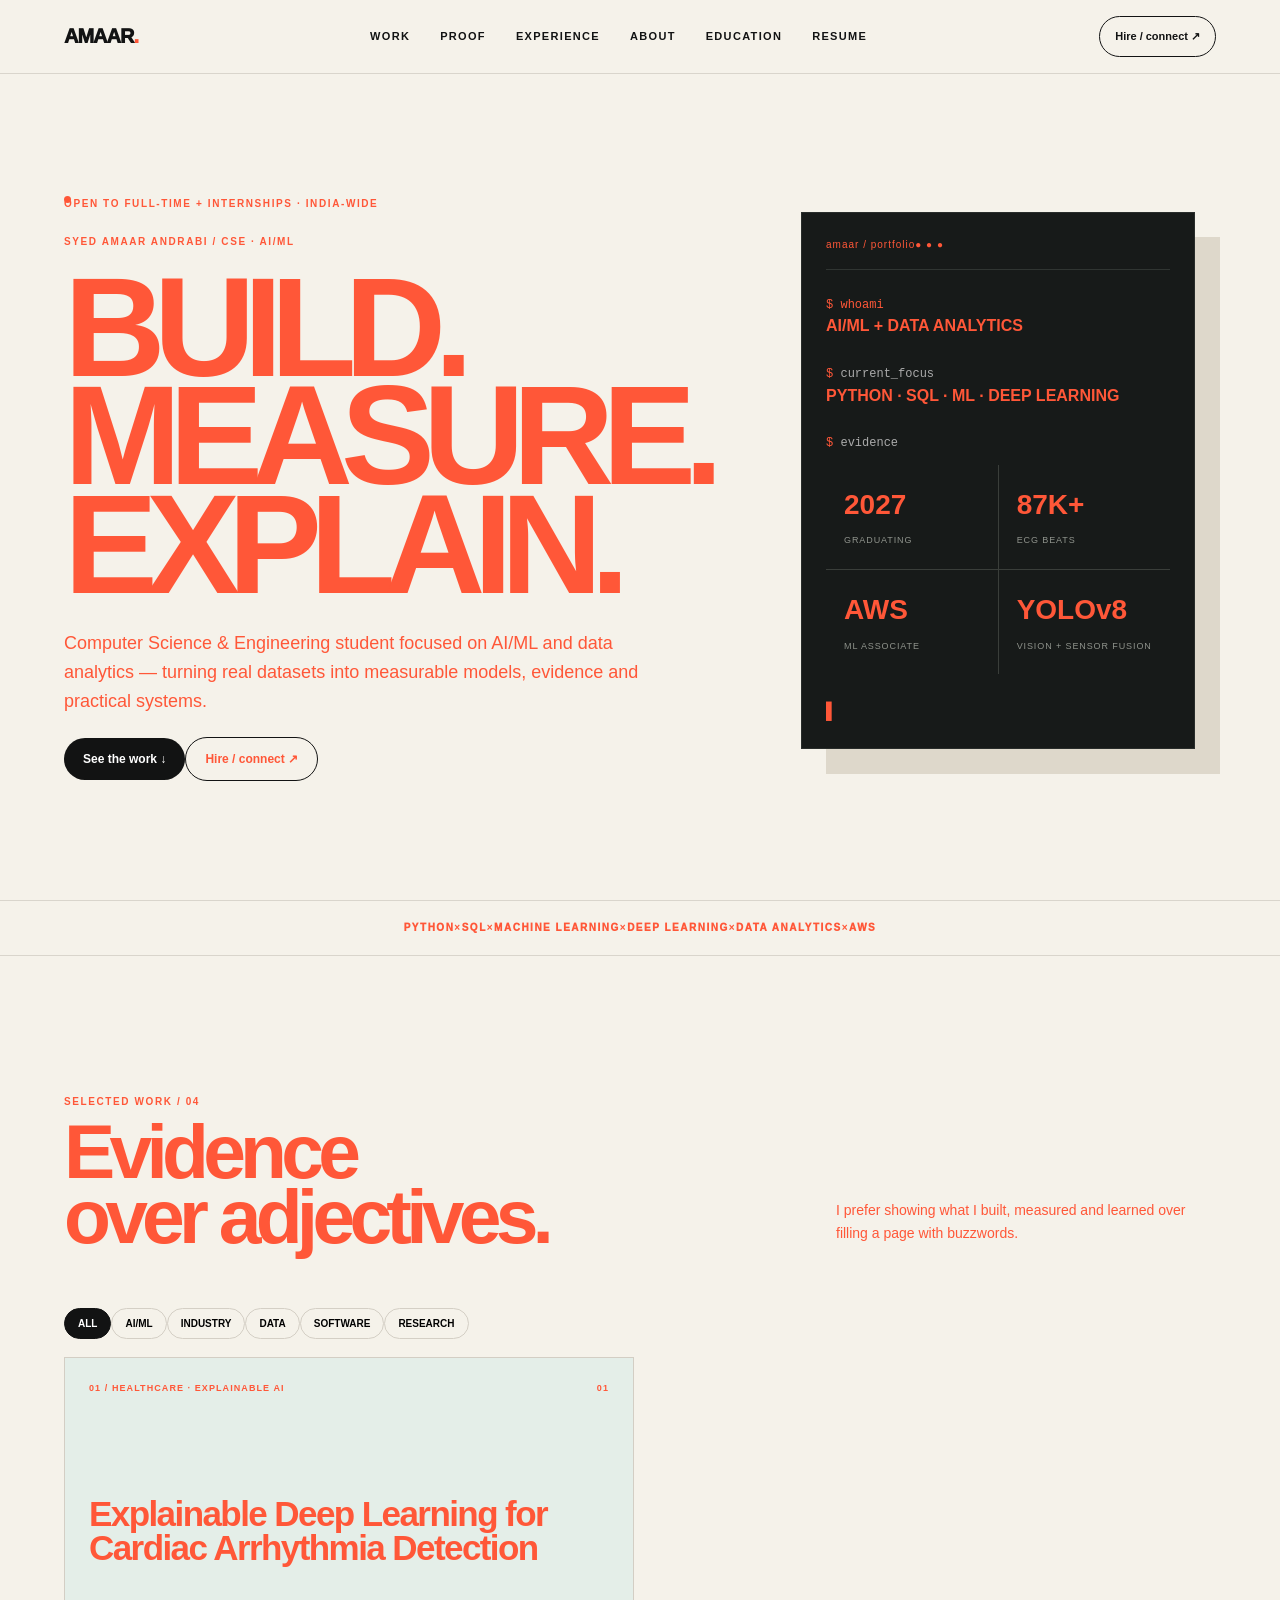
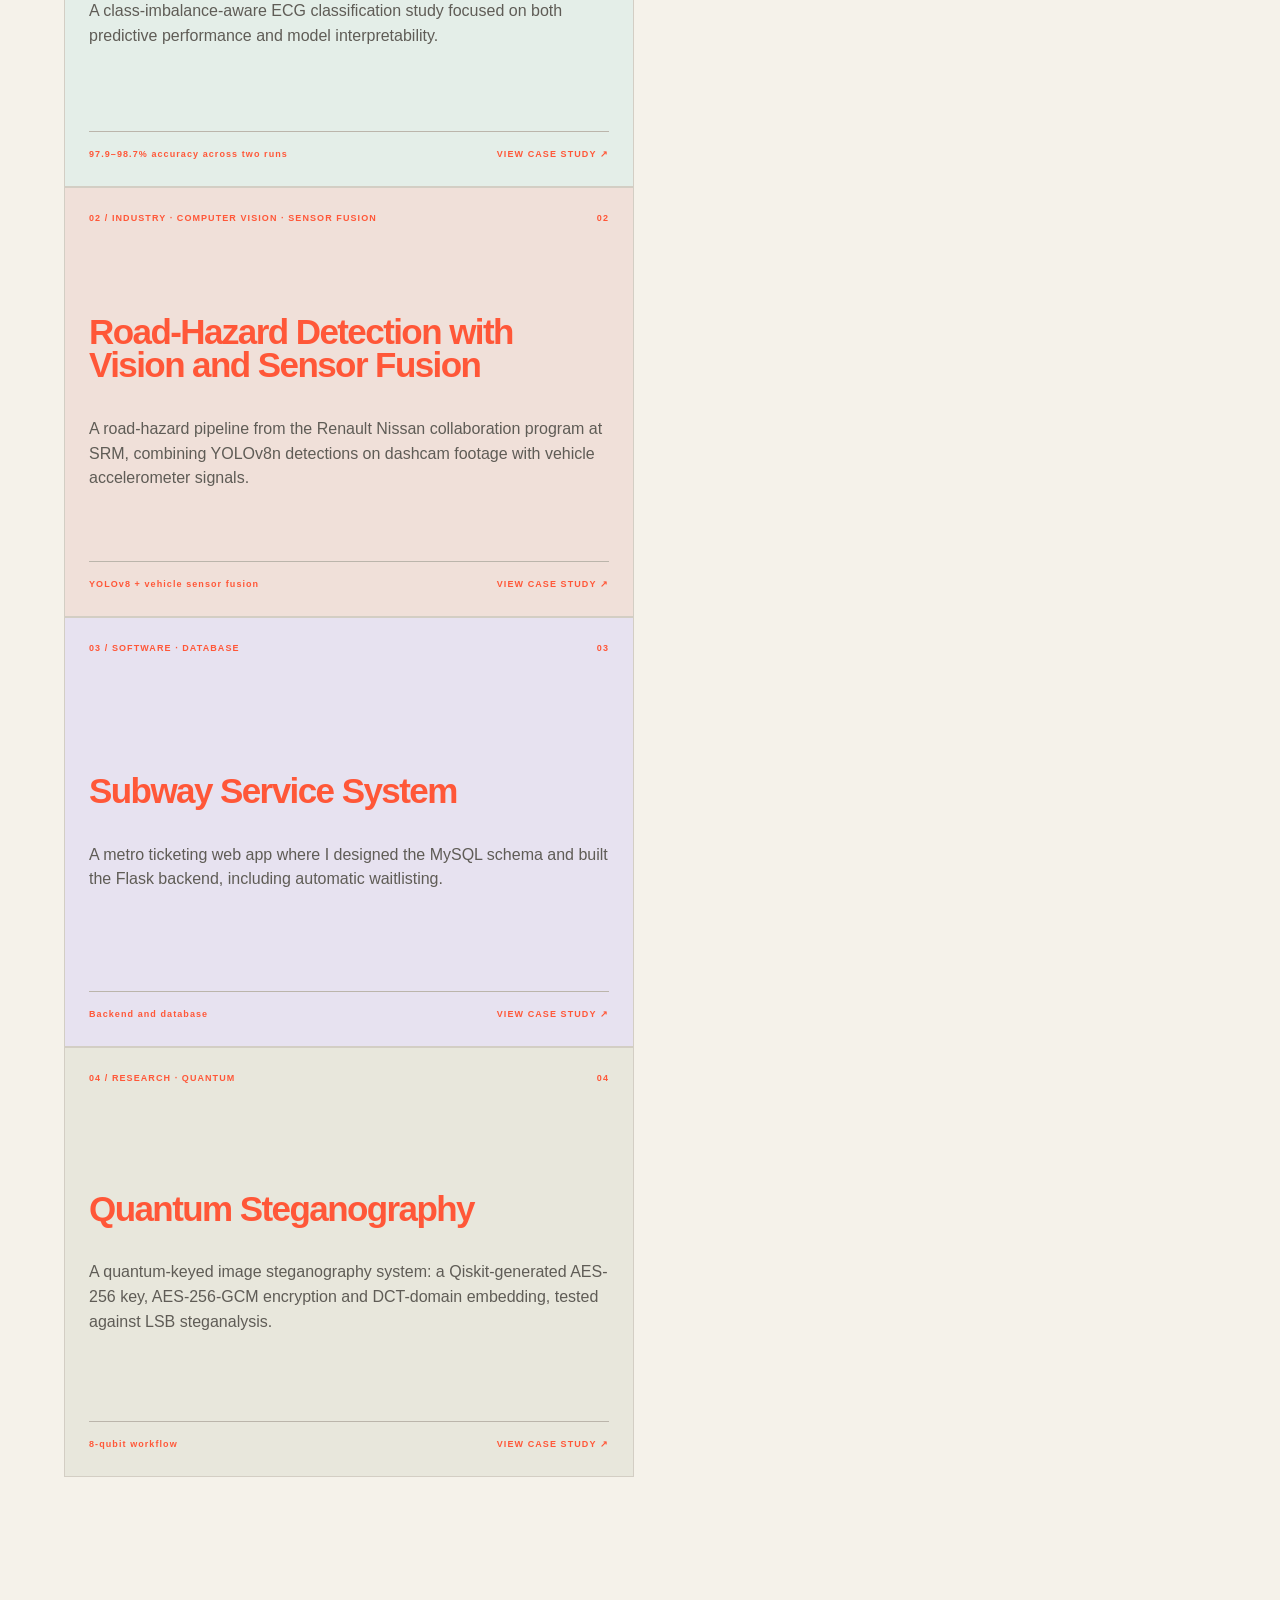
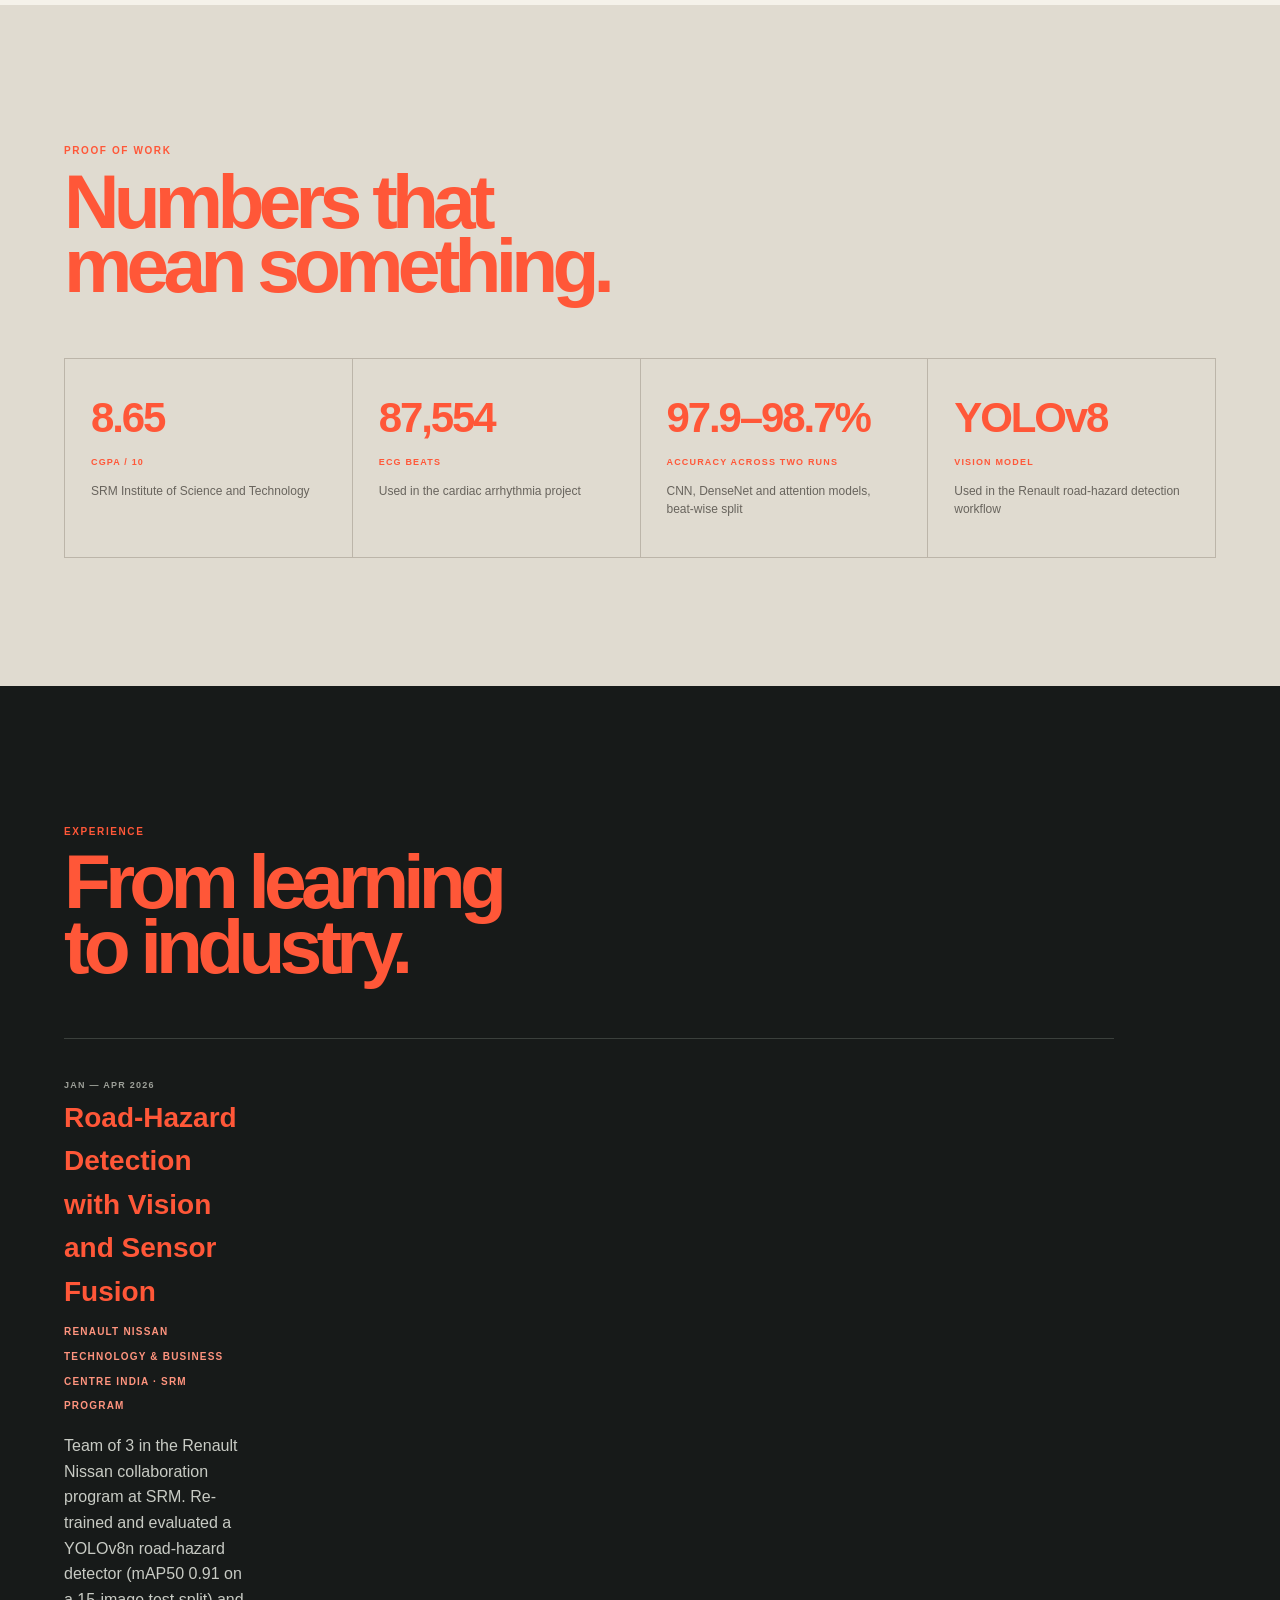
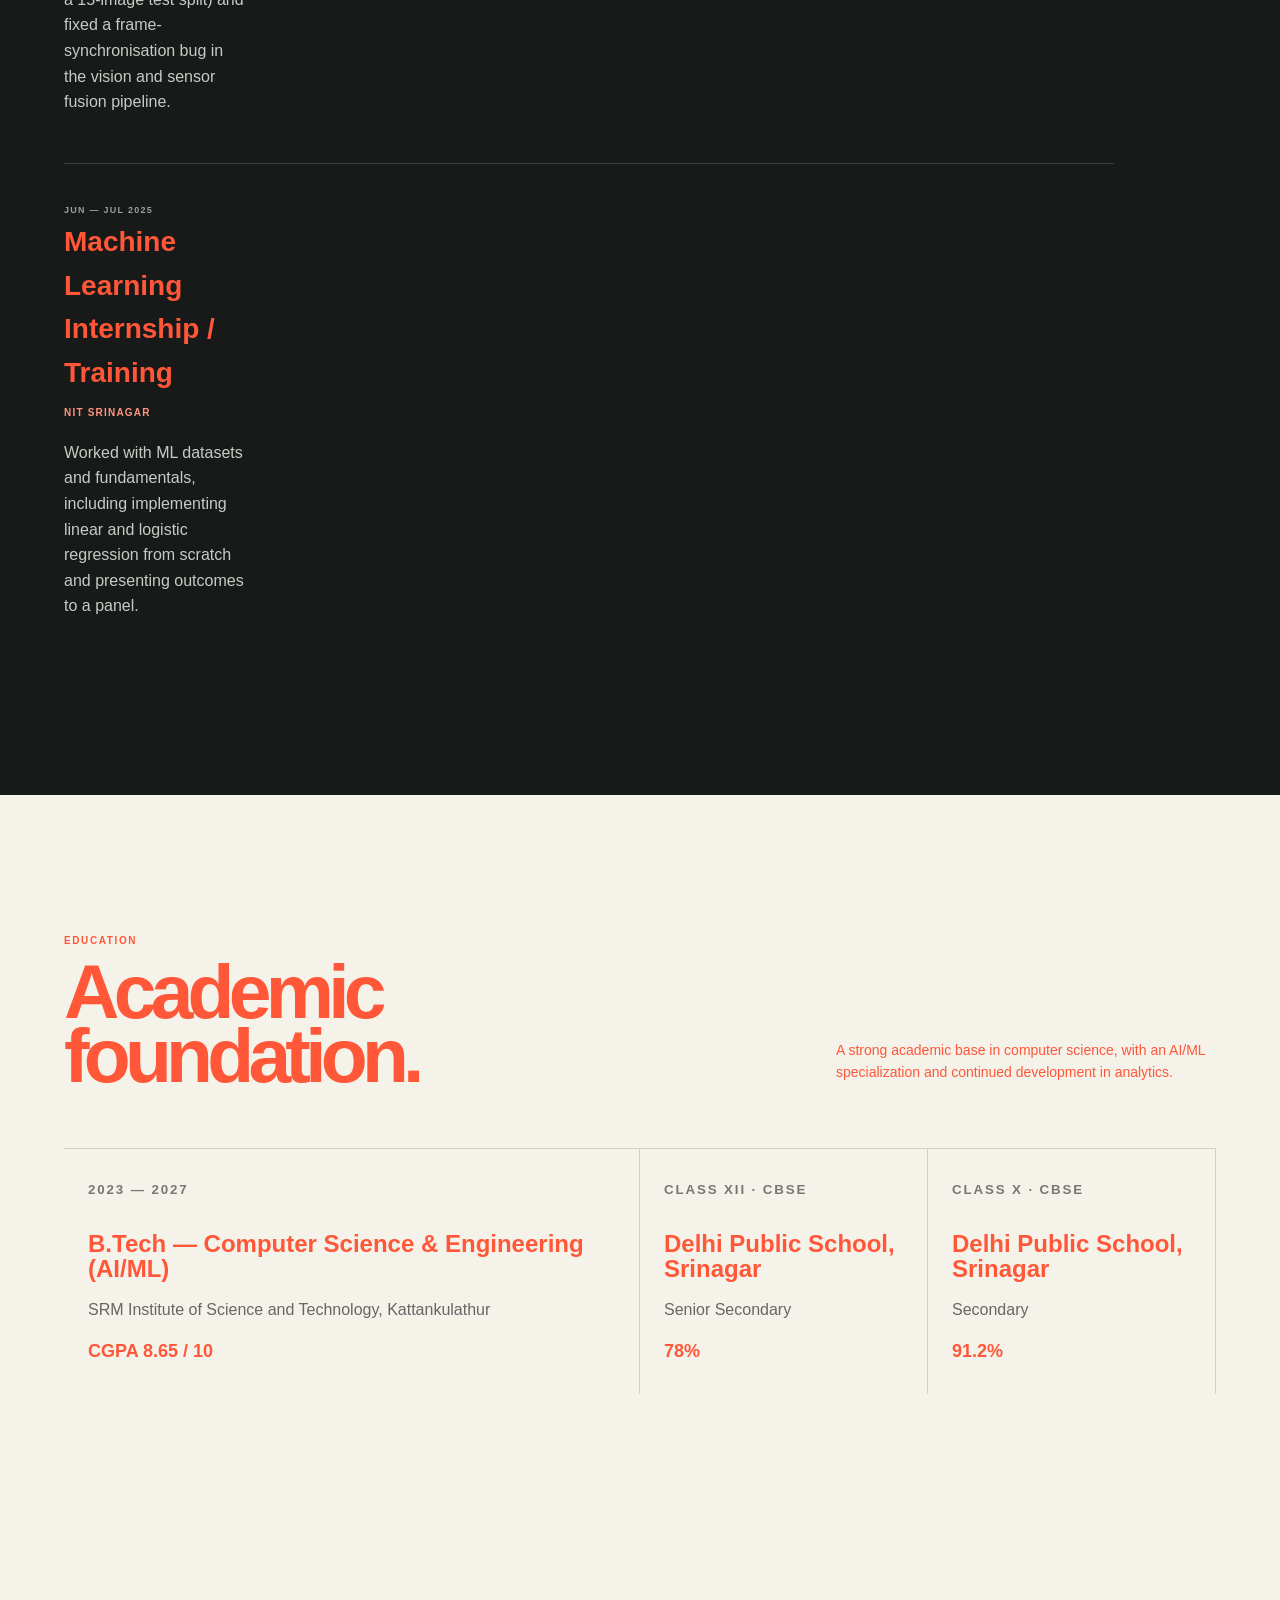
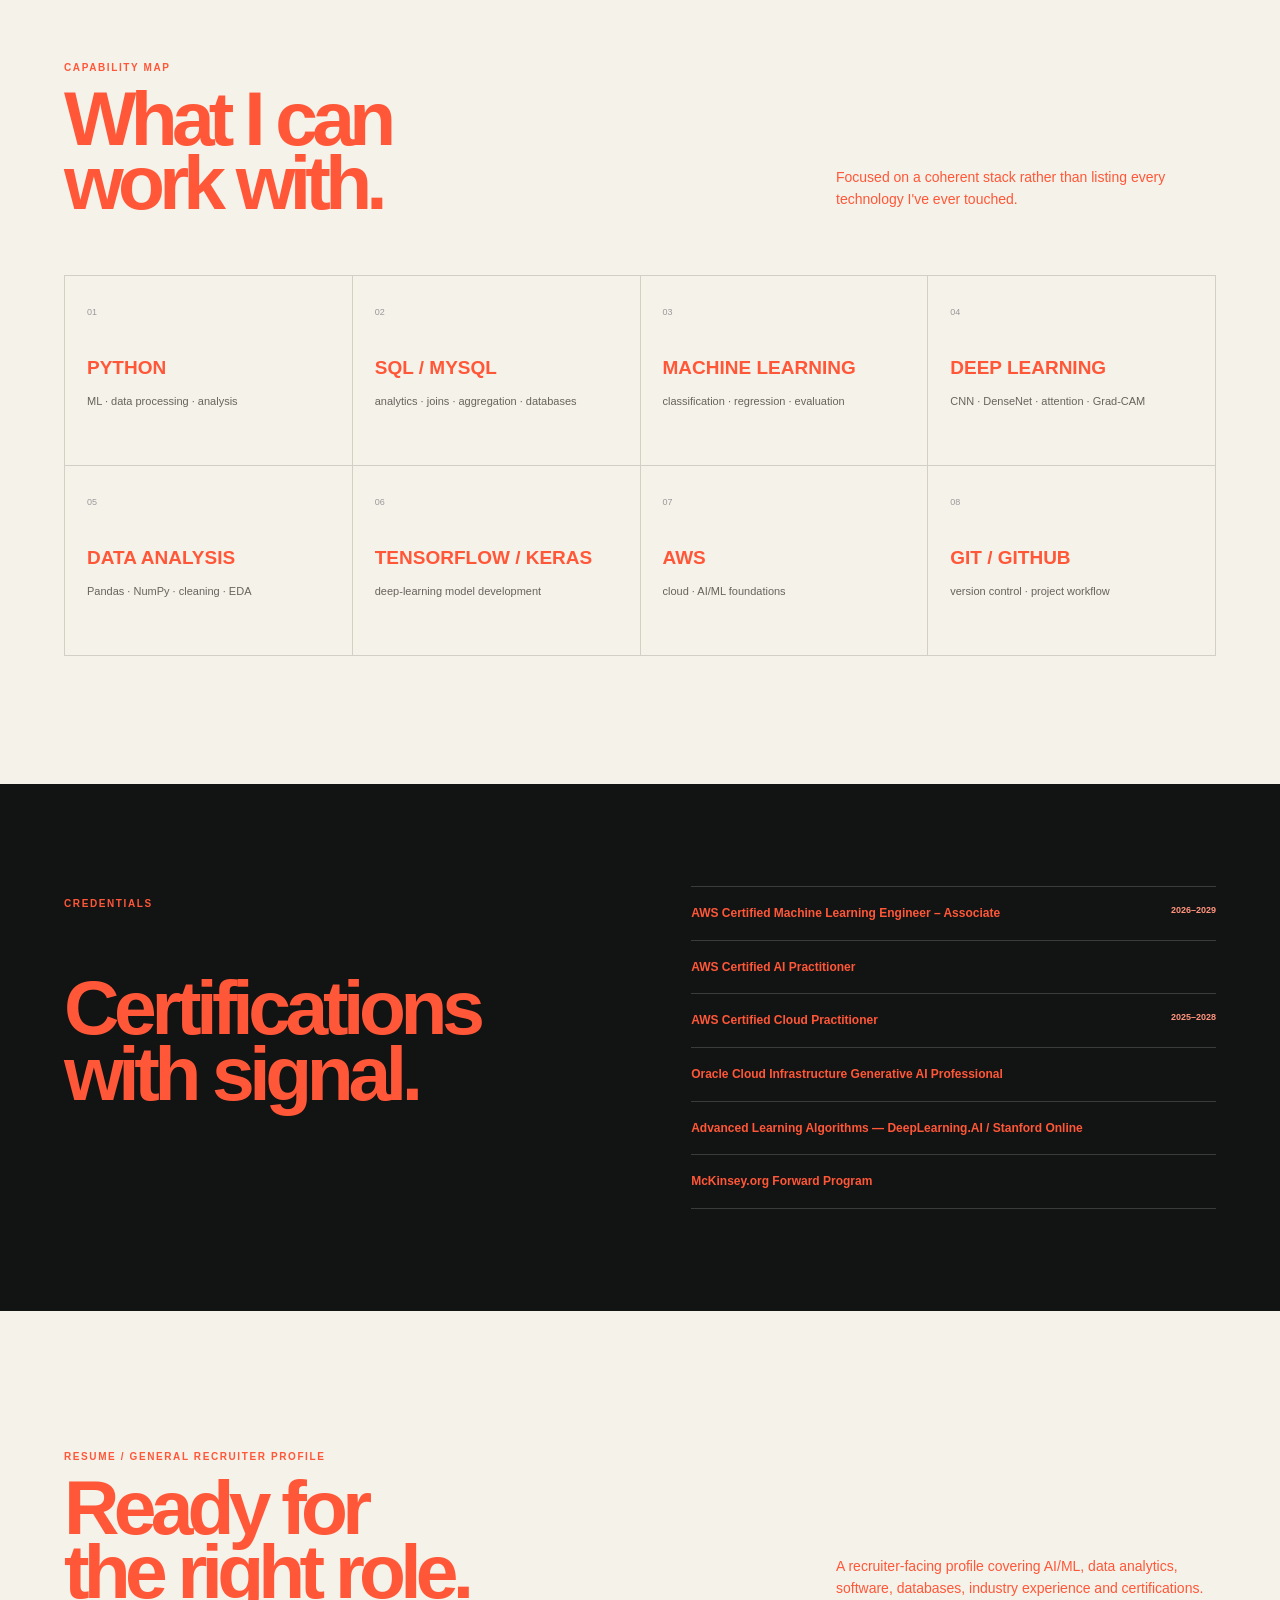
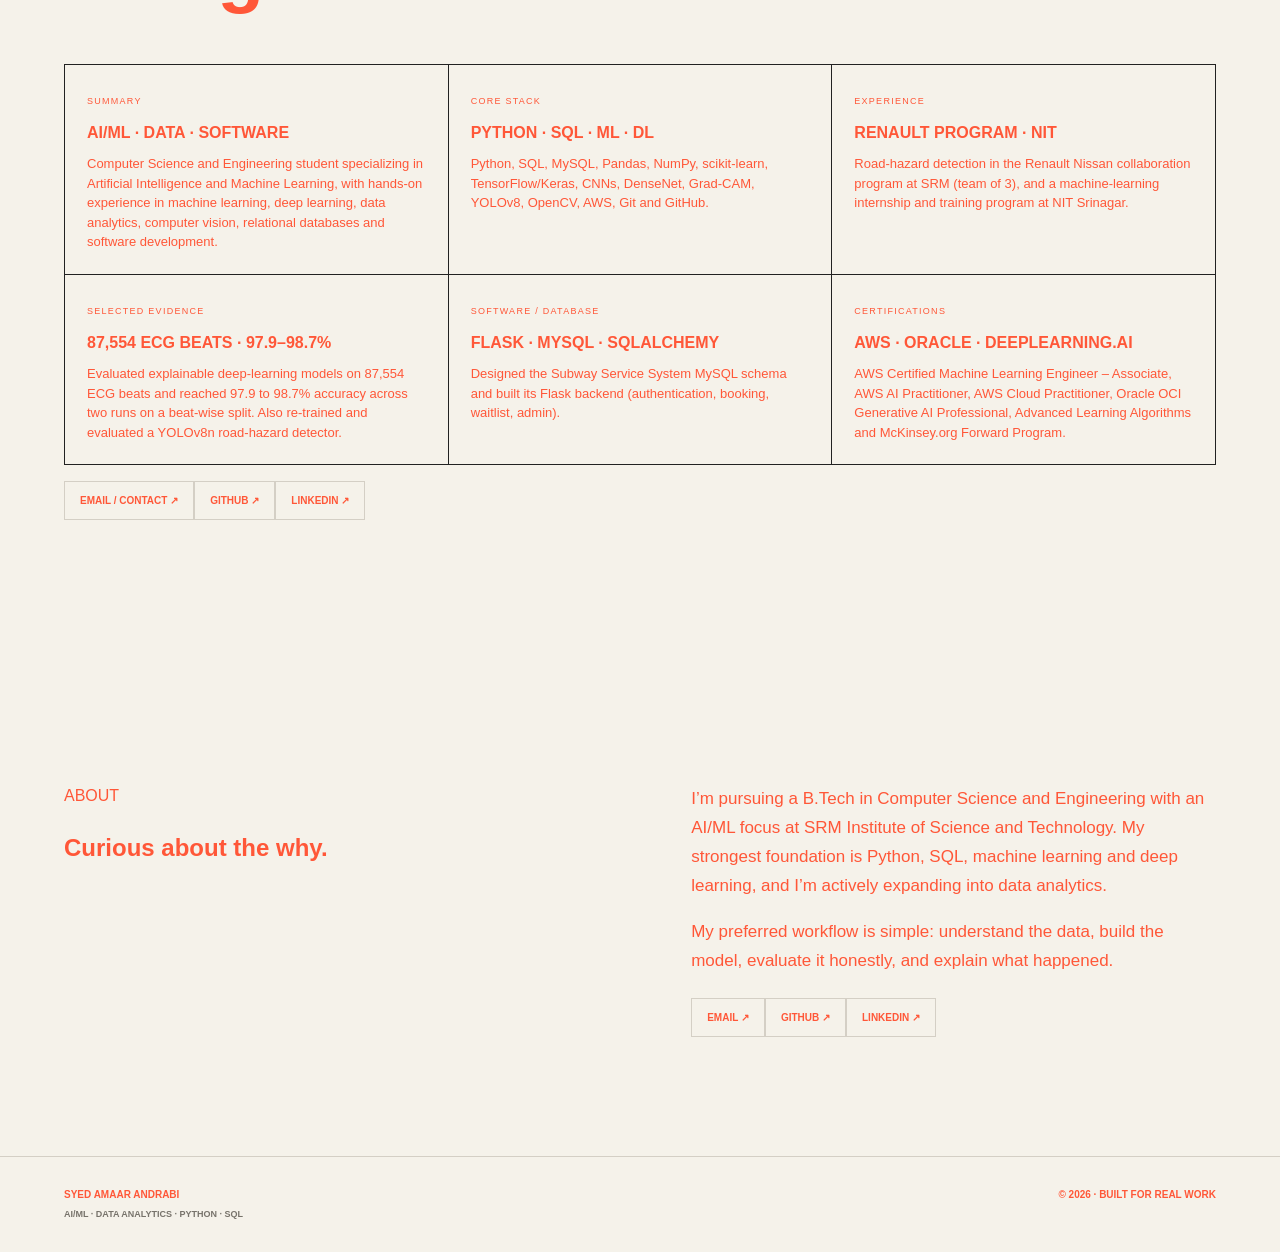
==== commit a90fb969: "Rename the Renault project to Road-Hazard Detection with Vision and Sensor Fusion Co-Authored-By: Cl" ====
--- a/index.html
+++ b/index.html
@@ -1 +1 @@
-<!doctype html><html lang="en"><head><meta charset="utf-8"><meta name="viewport" content="width=device-width,initial-scale=1"><title>Syed Amaar Andrabi — AI/ML · Data Analytics</title><meta name="description" content="Syed Amaar Andrabi portfolio: applied machine learning, deep learning, data analytics and industry projects."><link rel="stylesheet" href="styles.css?v=4"><link rel="stylesheet" href="mobile-fix.css?v=1"></head><body><nav class="nav"><a class="logo" href="#top">AMAAR<span>.</span></a><div class="navlinks"><a href="#work">Work</a><a href="#proof">Proof</a><a href="#experience">Experience</a><a href="#about">About</a><a href="#education">Education</a><a href="#resume">Resume</a></div><a class="pill" href="mailto:asyedamaar@gmail.com">Hire / connect ↗</a></nav><section class="hero" id="top"><div class="hero-left"><div class="status"><i/> OPEN TO FULL-TIME + INTERNSHIPS · INDIA-WIDE</div><p class="overline">SYED AMAAR ANDRABI / CSE · AI/ML</p><h1>BUILD.<br/><span>MEASURE.</span><br/>EXPLAIN.</h1><p class="hero-copy">Computer Science & Engineering student focused on AI/ML and data analytics — turning real datasets into measurable models, evidence and practical systems.</p><div class="hero-buttons"><a class="blackbtn" href="#work">See the work ↓</a><a class="linebtn" href="mailto:asyedamaar@gmail.com">Hire / connect ↗</a></div></div><div class="hero-right"><div class="terminal"><div class="termbar"><span>amaar / portfolio</span><b>● ● ●</b></div><div class="termline"><em>$</em> whoami</div><strong>AI/ML + DATA ANALYTICS</strong><div class="termline"><em>$</em> current_focus</div><strong>PYTHON · SQL · ML · DEEP LEARNING</strong><div class="termline"><em>$</em> evidence</div><div class="metrics"><span><b>2027</b><small>GRADUATING</small></span><span><b>87K+</b><small>ECG BEATS</small></span><span><b>AWS</b><small>ML ASSOCIATE</small></span><span><b>YOLOv8</b><small>VISION + SENSOR FUSION</small></span></div><div class="cursor">▌</div></div></div></section><section class="marquee"><span>PYTHON</span><b>×</b><span>SQL</span><b>×</b><span>MACHINE LEARNING</span><b>×</b><span>DEEP LEARNING</span><b>×</b><span>DATA ANALYTICS</span><b>×</b><span>AWS</span></section><section class="work section" id="work"><div class="section-title"><div><p>SELECTED WORK / 04</p><h2>Evidence<br/><i>over adjectives.</i></h2></div><p class="section-intro">I prefer showing what I built, measured and learned over filling a page with buzzwords.</p></div><div class="filterbar"><button class="on" data-filter="ALL">ALL</button><button data-filter="AI/ML">AI/ML</button><button data-filter="INDUSTRY">INDUSTRY</button><button data-filter="DATA">DATA</button><button data-filter="SOFTWARE">SOFTWARE</button><button data-filter="RESEARCH">RESEARCH</button></div><div class="project-grid"><a class="project-card" data-filter="AI/ML" href="projects/cardiac-arrhythmia.html"><div class="cardtop"><span>01 / HEALTHCARE · EXPLAINABLE AI</span><b>01</b></div><div><h3>Explainable Deep Learning for Cardiac Arrhythmia Detection</h3><p>A class-imbalance-aware ECG classification study focused on both predictive performance and model interpretability.</p></div><div class="cardbottom"><span>97.9–98.7% accuracy across two runs</span><b>VIEW CASE STUDY ↗</b></div></a><a class="project-card" data-filter="INDUSTRY" href="projects/sinkhole-detection.html"><div class="cardtop"><span>02 / INDUSTRY · COMPUTER VISION · SENSOR FUSION</span><b>02</b></div><div><h3>Predictive Sinkhole Detection</h3><p>A road-hazard pipeline from the Renault Nissan collaboration program at SRM, combining YOLOv8n detections on dashcam footage with vehicle accelerometer signals.</p></div><div class="cardbottom"><span>YOLOv8 + vehicle sensor fusion</span><b>VIEW CASE STUDY ↗</b></div></a><a class="project-card" data-filter="SOFTWARE" href="projects/subway-service.html"><div class="cardtop"><span>03 / SOFTWARE · DATABASE</span><b>03</b></div><div><h3>Subway Service System</h3><p>A metro ticketing web app where I designed the MySQL schema and built the Flask backend, including automatic waitlisting.</p></div><div class="cardbottom"><span>Backend and database</span><b>VIEW CASE STUDY ↗</b></div></a><a class="project-card" data-filter="RESEARCH" href="projects/quantum-steganography.html"><div class="cardtop"><span>04 / RESEARCH · QUANTUM</span><b>04</b></div><div><h3>Quantum Steganography</h3><p>A quantum-keyed image steganography system: a Qiskit-generated AES-256 key, AES-256-GCM encryption and DCT-domain embedding, tested against LSB steganalysis.</p></div><div class="cardbottom"><span>8-qubit workflow</span><b>VIEW CASE STUDY ↗</b></div></a></div></section><section class="proof section" id="proof"><div class="section-title"><div><p>PROOF OF WORK</p><h2>Numbers that<br/><i>mean something.</i></h2></div></div><div class="proofgrid"><div><strong>8.65</strong><span>CGPA / 10</span><p>SRM Institute of Science and Technology</p></div><div><strong>87,554</strong><span>ECG BEATS</span><p>Used in the cardiac arrhythmia project</p></div><div><strong>97.9–98.7%</strong><span>ACCURACY ACROSS TWO RUNS</span><p>CNN, DenseNet and attention models, beat-wise split</p></div><div><strong>YOLOv8</strong><span>VISION MODEL</span><p>Used in the Renault sinkhole-detection workflow</p></div></div></section><section class="experience" id="experience"><div class="section-inner"><div class="section-title light"><div><p>EXPERIENCE</p><h2>From learning<br/>to <i>industry.</i></h2></div></div><div class="exp-list"><article><small>JAN — APR 2026</small><div><h3>Predictive Sinkhole Detection</h3><label>RENAULT NISSAN TECHNOLOGY &amp; BUSINESS CENTRE INDIA · SRM PROGRAM</label><p>Team of 3 in the Renault Nissan collaboration program at SRM. Re-trained and evaluated a YOLOv8n road-hazard detector (mAP50 0.91 on a 15-image test split) and fixed a frame-synchronisation bug in the vision and sensor fusion pipeline.</p></div></article><article><small>JUN — JUL 2025</small><div><h3>Machine Learning Internship / Training</h3><label>NIT SRINAGAR</label><p>Worked with ML datasets and fundamentals, including implementing linear and logistic regression from scratch and presenting outcomes to a panel.</p></div></article></div></div></section><section class="education section" id="education"><div class="section-title"><div><p>EDUCATION</p><h2>Academic<br/><i>foundation.</i></h2></div><p class="section-intro">A strong academic base in computer science, with an AI/ML specialization and continued development in analytics.</p></div><div class="education-grid"><article><small>2023 — 2027</small><h3>B.Tech — Computer Science & Engineering (AI/ML)</h3><p>SRM Institute of Science and Technology, Kattankulathur</p><strong>CGPA 8.65 / 10</strong></article><article><small>CLASS XII · CBSE</small><h3>Delhi Public School, Srinagar</h3><p>Senior Secondary</p><strong>78%</strong></article><article><small>CLASS X · CBSE</small><h3>Delhi Public School, Srinagar</h3><p>Secondary</p><strong>91.2%</strong></article></div></section><section class="skills section"><div class="section-title"><div><p>CAPABILITY MAP</p><h2>What I can<br/><i>work with.</i></h2></div><p class="section-intro">Focused on a coherent stack rather than listing every technology I've ever touched.</p></div><div class="skilltable"><div><small>01</small><h3>PYTHON</h3><p>ML · data processing · analysis</p></div><div><small>02</small><h3>SQL / MYSQL</h3><p>analytics · joins · aggregation · databases</p></div><div><small>03</small><h3>MACHINE LEARNING</h3><p>classification · regression · evaluation</p></div><div><small>04</small><h3>DEEP LEARNING</h3><p>CNN · DenseNet · attention · Grad-CAM</p></div><div><small>05</small><h3>DATA ANALYSIS</h3><p>Pandas · NumPy · cleaning · EDA</p></div><div><small>06</small><h3>TENSORFLOW / KERAS</h3><p>deep-learning model development</p></div><div><small>07</small><h3>AWS</h3><p>cloud · AI/ML foundations</p></div><div><small>08</small><h3>GIT / GITHUB</h3><p>version control · project workflow</p></div></div></section><section class="credentials"><div><p>CREDENTIALS</p><h2>Certifications<br/>with <i>signal.</i></h2></div><div class="credlist"><span>AWS Certified Machine Learning Engineer – Associate <b>2026–2029</b></span><span>AWS Certified AI Practitioner</span><span>AWS Certified Cloud Practitioner <b>2025–2028</b></span><span>Oracle Cloud Infrastructure Generative AI Professional</span><span>Advanced Learning Algorithms — DeepLearning.AI / Stanford Online</span><span>McKinsey.org Forward Program</span></div></section><section class="resume-inline section" id="resume"><div class="section-title"><div><p>RESUME / GENERAL RECRUITER PROFILE</p><h2>Ready for<br/><i>the right role.</i></h2></div><p class="section-intro">A recruiter-facing profile covering AI/ML, data analytics, software, databases, industry experience and certifications.</p></div><div class="resume-inline-grid"><article><small>SUMMARY</small><h3>AI/ML · DATA · SOFTWARE</h3><p>Computer Science and Engineering student specializing in Artificial Intelligence and Machine Learning, with hands-on experience in machine learning, deep learning, data analytics, computer vision, relational databases and software development.</p></article><article><small>CORE STACK</small><h3>PYTHON · SQL · ML · DL</h3><p>Python, SQL, MySQL, Pandas, NumPy, scikit-learn, TensorFlow/Keras, CNNs, DenseNet, Grad-CAM, YOLOv8, OpenCV, AWS, Git and GitHub.</p></article><article><small>EXPERIENCE</small><h3>RENAULT PROGRAM · NIT</h3><p>Road-hazard detection in the Renault Nissan collaboration program at SRM (team of 3), and a machine-learning internship and training program at NIT Srinagar.</p></article><article><small>SELECTED EVIDENCE</small><h3>87,554 ECG BEATS · 97.9–98.7%</h3><p>Evaluated explainable deep-learning models on 87,554 ECG beats and reached 97.9 to 98.7% accuracy across two runs on a beat-wise split. Also re-trained and evaluated a YOLOv8n road-hazard detector.</p></article><article><small>SOFTWARE / DATABASE</small><h3>FLASK · MYSQL · SQLALCHEMY</h3><p>Designed the Subway Service System MySQL schema and built its Flask backend (authentication, booking, waitlist, admin).</p></article><article><small>CERTIFICATIONS</small><h3>AWS · ORACLE · DEEPLEARNING.AI</h3><p>AWS Certified Machine Learning Engineer – Associate, AWS AI Practitioner, AWS Cloud Practitioner, Oracle OCI Generative AI Professional, Advanced Learning Algorithms and McKinsey.org Forward Program.</p></article></div><div class="contact"><a href="mailto:asyedamaar@gmail.com">EMAIL / CONTACT ↗</a><a href="https://github.com/asyedamaar-ops" target="_blank">GITHUB ↗</a><a href="https://www.linkedin.com/in/syed-amaar-andrabi-9a1bb8259/" target="_blank">LINKEDIN ↗</a></div></section><section class="about section" id="about"><div><p>ABOUT</p><h2>Curious about the <i>why.</i></h2></div><div class="aboutcopy"><p>I’m pursuing a B.Tech in Computer Science and Engineering with an AI/ML focus at SRM Institute of Science and Technology. My strongest foundation is Python, SQL, machine learning and deep learning, and I’m actively expanding into data analytics.</p><p>My preferred workflow is simple: understand the data, build the model, evaluate it honestly, and explain what happened.</p><div class="contact"><a href="mailto:asyedamaar@gmail.com">EMAIL ↗</a><a href="https://github.com/asyedamaar-ops" target="_blank">GITHUB ↗</a><a href="https://www.linkedin.com/in/syed-amaar-andrabi-9a1bb8259/" target="_blank">LINKEDIN ↗</a></div></div></section><footer><div><b>SYED AMAAR ANDRABI</b><span>AI/ML · DATA ANALYTICS · PYTHON · SQL</span></div><div>© 2026 · BUILT FOR REAL WORK</div></footer><style>.resume-inline-grid{display:grid;grid-template-columns:repeat(3,1fr);border-top:1px solid #222;border-left:1px solid #222}.resume-inline-grid article{padding:22px;border-right:1px solid #222;border-bottom:1px solid #222}.resume-inline-grid small{font-size:9px;letter-spacing:.14em}.resume-inline-grid h3{font-size:16px;margin:9px 0}.resume-inline-grid p{font-size:13px;line-height:1.5;margin:0}.resume-inline .contact{margin-top:22px}@media(max-width:850px){.resume-inline-grid{grid-template-columns:1fr 1fr}}@media(max-width:520px){.resume-inline-grid{grid-template-columns:1fr}.resume-inline-grid article{padding:18px}}</style><script src="script.js"></script></body></html>+<!doctype html><html lang="en"><head><meta charset="utf-8"><meta name="viewport" content="width=device-width,initial-scale=1"><title>Syed Amaar Andrabi — AI/ML · Data Analytics</title><meta name="description" content="Syed Amaar Andrabi portfolio: applied machine learning, deep learning, data analytics and industry projects."><link rel="stylesheet" href="styles.css?v=4"><link rel="stylesheet" href="mobile-fix.css?v=1"></head><body><nav class="nav"><a class="logo" href="#top">AMAAR<span>.</span></a><div class="navlinks"><a href="#work">Work</a><a href="#proof">Proof</a><a href="#experience">Experience</a><a href="#about">About</a><a href="#education">Education</a><a href="#resume">Resume</a></div><a class="pill" href="mailto:asyedamaar@gmail.com">Hire / connect ↗</a></nav><section class="hero" id="top"><div class="hero-left"><div class="status"><i/> OPEN TO FULL-TIME + INTERNSHIPS · INDIA-WIDE</div><p class="overline">SYED AMAAR ANDRABI / CSE · AI/ML</p><h1>BUILD.<br/><span>MEASURE.</span><br/>EXPLAIN.</h1><p class="hero-copy">Computer Science & Engineering student focused on AI/ML and data analytics — turning real datasets into measurable models, evidence and practical systems.</p><div class="hero-buttons"><a class="blackbtn" href="#work">See the work ↓</a><a class="linebtn" href="mailto:asyedamaar@gmail.com">Hire / connect ↗</a></div></div><div class="hero-right"><div class="terminal"><div class="termbar"><span>amaar / portfolio</span><b>● ● ●</b></div><div class="termline"><em>$</em> whoami</div><strong>AI/ML + DATA ANALYTICS</strong><div class="termline"><em>$</em> current_focus</div><strong>PYTHON · SQL · ML · DEEP LEARNING</strong><div class="termline"><em>$</em> evidence</div><div class="metrics"><span><b>2027</b><small>GRADUATING</small></span><span><b>87K+</b><small>ECG BEATS</small></span><span><b>AWS</b><small>ML ASSOCIATE</small></span><span><b>YOLOv8</b><small>VISION + SENSOR FUSION</small></span></div><div class="cursor">▌</div></div></div></section><section class="marquee"><span>PYTHON</span><b>×</b><span>SQL</span><b>×</b><span>MACHINE LEARNING</span><b>×</b><span>DEEP LEARNING</span><b>×</b><span>DATA ANALYTICS</span><b>×</b><span>AWS</span></section><section class="work section" id="work"><div class="section-title"><div><p>SELECTED WORK / 04</p><h2>Evidence<br/><i>over adjectives.</i></h2></div><p class="section-intro">I prefer showing what I built, measured and learned over filling a page with buzzwords.</p></div><div class="filterbar"><button class="on" data-filter="ALL">ALL</button><button data-filter="AI/ML">AI/ML</button><button data-filter="INDUSTRY">INDUSTRY</button><button data-filter="DATA">DATA</button><button data-filter="SOFTWARE">SOFTWARE</button><button data-filter="RESEARCH">RESEARCH</button></div><div class="project-grid"><a class="project-card" data-filter="AI/ML" href="projects/cardiac-arrhythmia.html"><div class="cardtop"><span>01 / HEALTHCARE · EXPLAINABLE AI</span><b>01</b></div><div><h3>Explainable Deep Learning for Cardiac Arrhythmia Detection</h3><p>A class-imbalance-aware ECG classification study focused on both predictive performance and model interpretability.</p></div><div class="cardbottom"><span>97.9–98.7% accuracy across two runs</span><b>VIEW CASE STUDY ↗</b></div></a><a class="project-card" data-filter="INDUSTRY" href="projects/sinkhole-detection.html"><div class="cardtop"><span>02 / INDUSTRY · COMPUTER VISION · SENSOR FUSION</span><b>02</b></div><div><h3>Road-Hazard Detection with Vision and Sensor Fusion</h3><p>A road-hazard pipeline from the Renault Nissan collaboration program at SRM, combining YOLOv8n detections on dashcam footage with vehicle accelerometer signals.</p></div><div class="cardbottom"><span>YOLOv8 + vehicle sensor fusion</span><b>VIEW CASE STUDY ↗</b></div></a><a class="project-card" data-filter="SOFTWARE" href="projects/subway-service.html"><div class="cardtop"><span>03 / SOFTWARE · DATABASE</span><b>03</b></div><div><h3>Subway Service System</h3><p>A metro ticketing web app where I designed the MySQL schema and built the Flask backend, including automatic waitlisting.</p></div><div class="cardbottom"><span>Backend and database</span><b>VIEW CASE STUDY ↗</b></div></a><a class="project-card" data-filter="RESEARCH" href="projects/quantum-steganography.html"><div class="cardtop"><span>04 / RESEARCH · QUANTUM</span><b>04</b></div><div><h3>Quantum Steganography</h3><p>A quantum-keyed image steganography system: a Qiskit-generated AES-256 key, AES-256-GCM encryption and DCT-domain embedding, tested against LSB steganalysis.</p></div><div class="cardbottom"><span>8-qubit workflow</span><b>VIEW CASE STUDY ↗</b></div></a></div></section><section class="proof section" id="proof"><div class="section-title"><div><p>PROOF OF WORK</p><h2>Numbers that<br/><i>mean something.</i></h2></div></div><div class="proofgrid"><div><strong>8.65</strong><span>CGPA / 10</span><p>SRM Institute of Science and Technology</p></div><div><strong>87,554</strong><span>ECG BEATS</span><p>Used in the cardiac arrhythmia project</p></div><div><strong>97.9–98.7%</strong><span>ACCURACY ACROSS TWO RUNS</span><p>CNN, DenseNet and attention models, beat-wise split</p></div><div><strong>YOLOv8</strong><span>VISION MODEL</span><p>Used in the Renault road-hazard detection workflow</p></div></div></section><section class="experience" id="experience"><div class="section-inner"><div class="section-title light"><div><p>EXPERIENCE</p><h2>From learning<br/>to <i>industry.</i></h2></div></div><div class="exp-list"><article><small>JAN — APR 2026</small><div><h3>Road-Hazard Detection with Vision and Sensor Fusion</h3><label>RENAULT NISSAN TECHNOLOGY &amp; BUSINESS CENTRE INDIA · SRM PROGRAM</label><p>Team of 3 in the Renault Nissan collaboration program at SRM. Re-trained and evaluated a YOLOv8n road-hazard detector (mAP50 0.91 on a 15-image test split) and fixed a frame-synchronisation bug in the vision and sensor fusion pipeline.</p></div></article><article><small>JUN — JUL 2025</small><div><h3>Machine Learning Internship / Training</h3><label>NIT SRINAGAR</label><p>Worked with ML datasets and fundamentals, including implementing linear and logistic regression from scratch and presenting outcomes to a panel.</p></div></article></div></div></section><section class="education section" id="education"><div class="section-title"><div><p>EDUCATION</p><h2>Academic<br/><i>foundation.</i></h2></div><p class="section-intro">A strong academic base in computer science, with an AI/ML specialization and continued development in analytics.</p></div><div class="education-grid"><article><small>2023 — 2027</small><h3>B.Tech — Computer Science & Engineering (AI/ML)</h3><p>SRM Institute of Science and Technology, Kattankulathur</p><strong>CGPA 8.65 / 10</strong></article><article><small>CLASS XII · CBSE</small><h3>Delhi Public School, Srinagar</h3><p>Senior Secondary</p><strong>78%</strong></article><article><small>CLASS X · CBSE</small><h3>Delhi Public School, Srinagar</h3><p>Secondary</p><strong>91.2%</strong></article></div></section><section class="skills section"><div class="section-title"><div><p>CAPABILITY MAP</p><h2>What I can<br/><i>work with.</i></h2></div><p class="section-intro">Focused on a coherent stack rather than listing every technology I've ever touched.</p></div><div class="skilltable"><div><small>01</small><h3>PYTHON</h3><p>ML · data processing · analysis</p></div><div><small>02</small><h3>SQL / MYSQL</h3><p>analytics · joins · aggregation · databases</p></div><div><small>03</small><h3>MACHINE LEARNING</h3><p>classification · regression · evaluation</p></div><div><small>04</small><h3>DEEP LEARNING</h3><p>CNN · DenseNet · attention · Grad-CAM</p></div><div><small>05</small><h3>DATA ANALYSIS</h3><p>Pandas · NumPy · cleaning · EDA</p></div><div><small>06</small><h3>TENSORFLOW / KERAS</h3><p>deep-learning model development</p></div><div><small>07</small><h3>AWS</h3><p>cloud · AI/ML foundations</p></div><div><small>08</small><h3>GIT / GITHUB</h3><p>version control · project workflow</p></div></div></section><section class="credentials"><div><p>CREDENTIALS</p><h2>Certifications<br/>with <i>signal.</i></h2></div><div class="credlist"><span>AWS Certified Machine Learning Engineer – Associate <b>2026–2029</b></span><span>AWS Certified AI Practitioner</span><span>AWS Certified Cloud Practitioner <b>2025–2028</b></span><span>Oracle Cloud Infrastructure Generative AI Professional</span><span>Advanced Learning Algorithms — DeepLearning.AI / Stanford Online</span><span>McKinsey.org Forward Program</span></div></section><section class="resume-inline section" id="resume"><div class="section-title"><div><p>RESUME / GENERAL RECRUITER PROFILE</p><h2>Ready for<br/><i>the right role.</i></h2></div><p class="section-intro">A recruiter-facing profile covering AI/ML, data analytics, software, databases, industry experience and certifications.</p></div><div class="resume-inline-grid"><article><small>SUMMARY</small><h3>AI/ML · DATA · SOFTWARE</h3><p>Computer Science and Engineering student specializing in Artificial Intelligence and Machine Learning, with hands-on experience in machine learning, deep learning, data analytics, computer vision, relational databases and software development.</p></article><article><small>CORE STACK</small><h3>PYTHON · SQL · ML · DL</h3><p>Python, SQL, MySQL, Pandas, NumPy, scikit-learn, TensorFlow/Keras, CNNs, DenseNet, Grad-CAM, YOLOv8, OpenCV, AWS, Git and GitHub.</p></article><article><small>EXPERIENCE</small><h3>RENAULT PROGRAM · NIT</h3><p>Road-hazard detection in the Renault Nissan collaboration program at SRM (team of 3), and a machine-learning internship and training program at NIT Srinagar.</p></article><article><small>SELECTED EVIDENCE</small><h3>87,554 ECG BEATS · 97.9–98.7%</h3><p>Evaluated explainable deep-learning models on 87,554 ECG beats and reached 97.9 to 98.7% accuracy across two runs on a beat-wise split. Also re-trained and evaluated a YOLOv8n road-hazard detector.</p></article><article><small>SOFTWARE / DATABASE</small><h3>FLASK · MYSQL · SQLALCHEMY</h3><p>Designed the Subway Service System MySQL schema and built its Flask backend (authentication, booking, waitlist, admin).</p></article><article><small>CERTIFICATIONS</small><h3>AWS · ORACLE · DEEPLEARNING.AI</h3><p>AWS Certified Machine Learning Engineer – Associate, AWS AI Practitioner, AWS Cloud Practitioner, Oracle OCI Generative AI Professional, Advanced Learning Algorithms and McKinsey.org Forward Program.</p></article></div><div class="contact"><a href="mailto:asyedamaar@gmail.com">EMAIL / CONTACT ↗</a><a href="https://github.com/asyedamaar-ops" target="_blank">GITHUB ↗</a><a href="https://www.linkedin.com/in/syed-amaar-andrabi-9a1bb8259/" target="_blank">LINKEDIN ↗</a></div></section><section class="about section" id="about"><div><p>ABOUT</p><h2>Curious about the <i>why.</i></h2></div><div class="aboutcopy"><p>I’m pursuing a B.Tech in Computer Science and Engineering with an AI/ML focus at SRM Institute of Science and Technology. My strongest foundation is Python, SQL, machine learning and deep learning, and I’m actively expanding into data analytics.</p><p>My preferred workflow is simple: understand the data, build the model, evaluate it honestly, and explain what happened.</p><div class="contact"><a href="mailto:asyedamaar@gmail.com">EMAIL ↗</a><a href="https://github.com/asyedamaar-ops" target="_blank">GITHUB ↗</a><a href="https://www.linkedin.com/in/syed-amaar-andrabi-9a1bb8259/" target="_blank">LINKEDIN ↗</a></div></div></section><footer><div><b>SYED AMAAR ANDRABI</b><span>AI/ML · DATA ANALYTICS · PYTHON · SQL</span></div><div>© 2026 · BUILT FOR REAL WORK</div></footer><style>.resume-inline-grid{display:grid;grid-template-columns:repeat(3,1fr);border-top:1px solid #222;border-left:1px solid #222}.resume-inline-grid article{padding:22px;border-right:1px solid #222;border-bottom:1px solid #222}.resume-inline-grid small{font-size:9px;letter-spacing:.14em}.resume-inline-grid h3{font-size:16px;margin:9px 0}.resume-inline-grid p{font-size:13px;line-height:1.5;margin:0}.resume-inline .contact{margin-top:22px}@media(max-width:850px){.resume-inline-grid{grid-template-columns:1fr 1fr}}@media(max-width:520px){.resume-inline-grid{grid-template-columns:1fr}.resume-inline-grid article{padding:18px}}</style><script src="script.js"></script></body></html>
